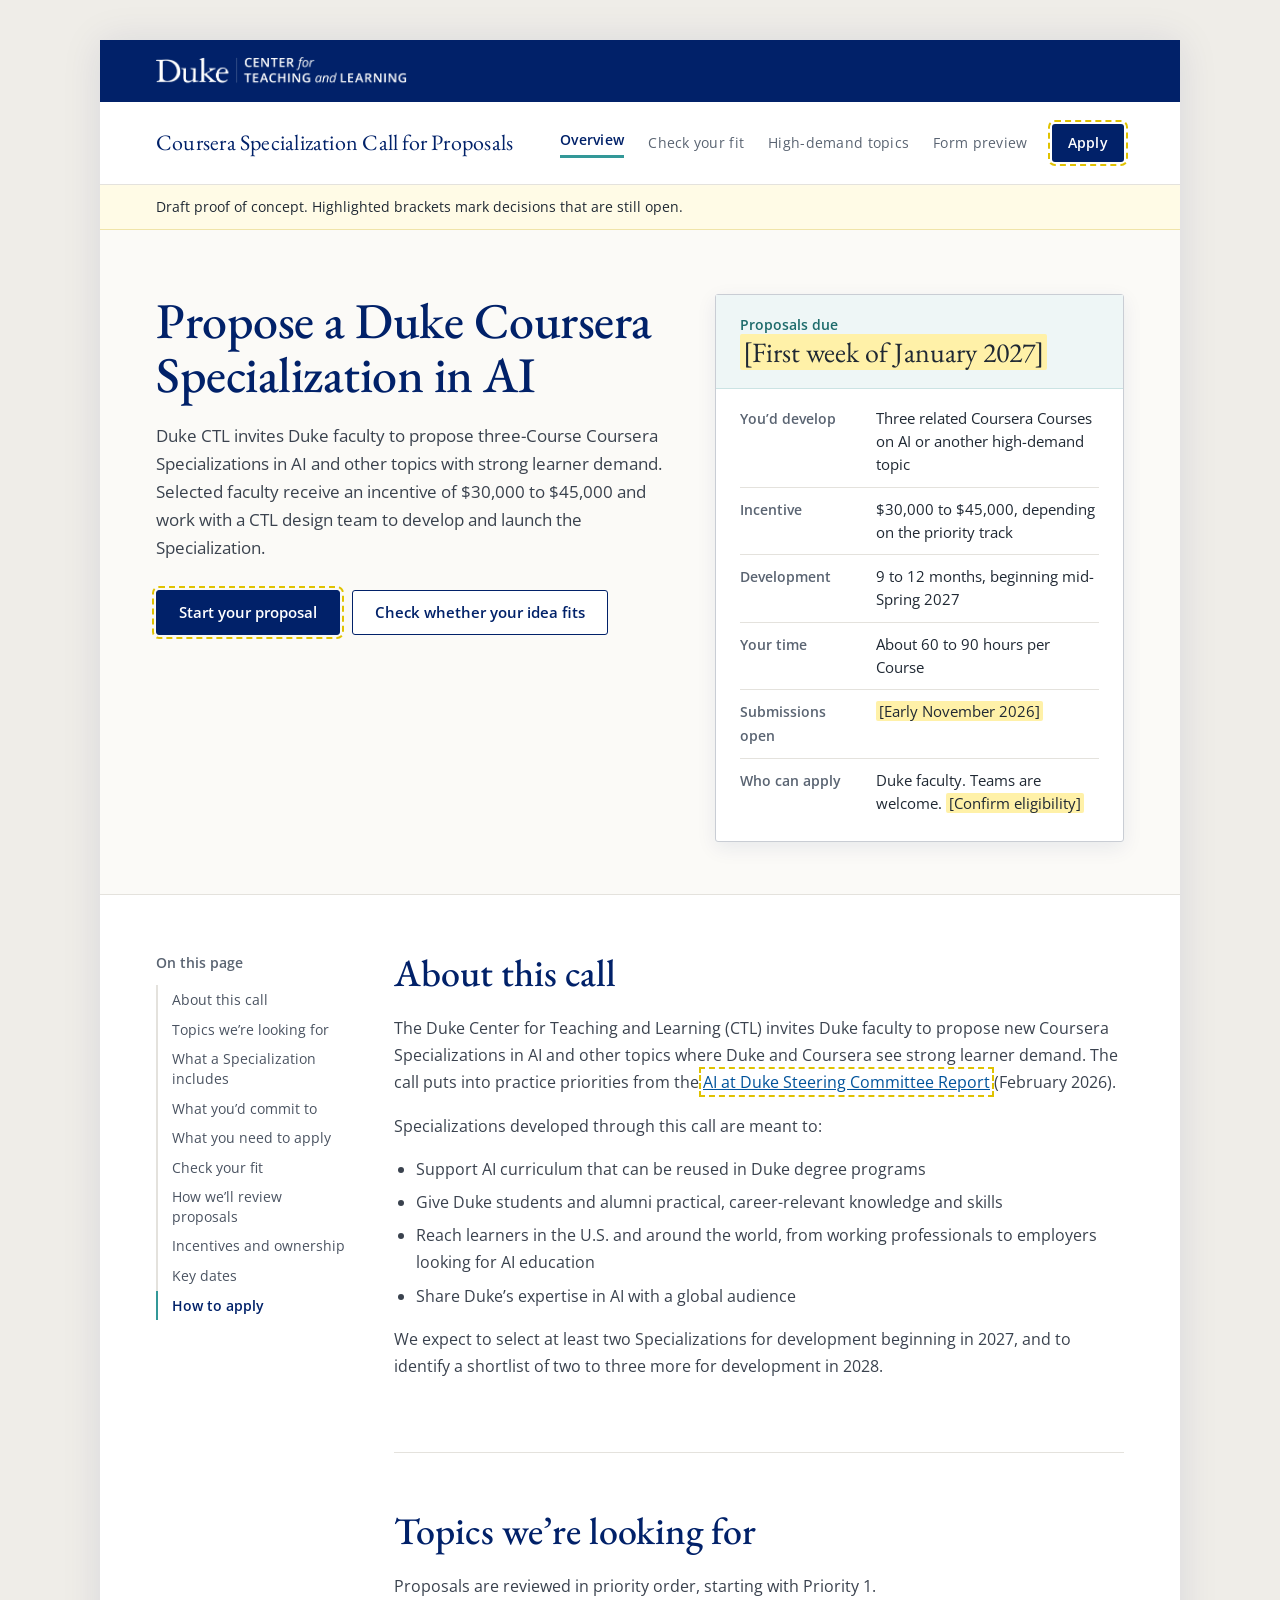
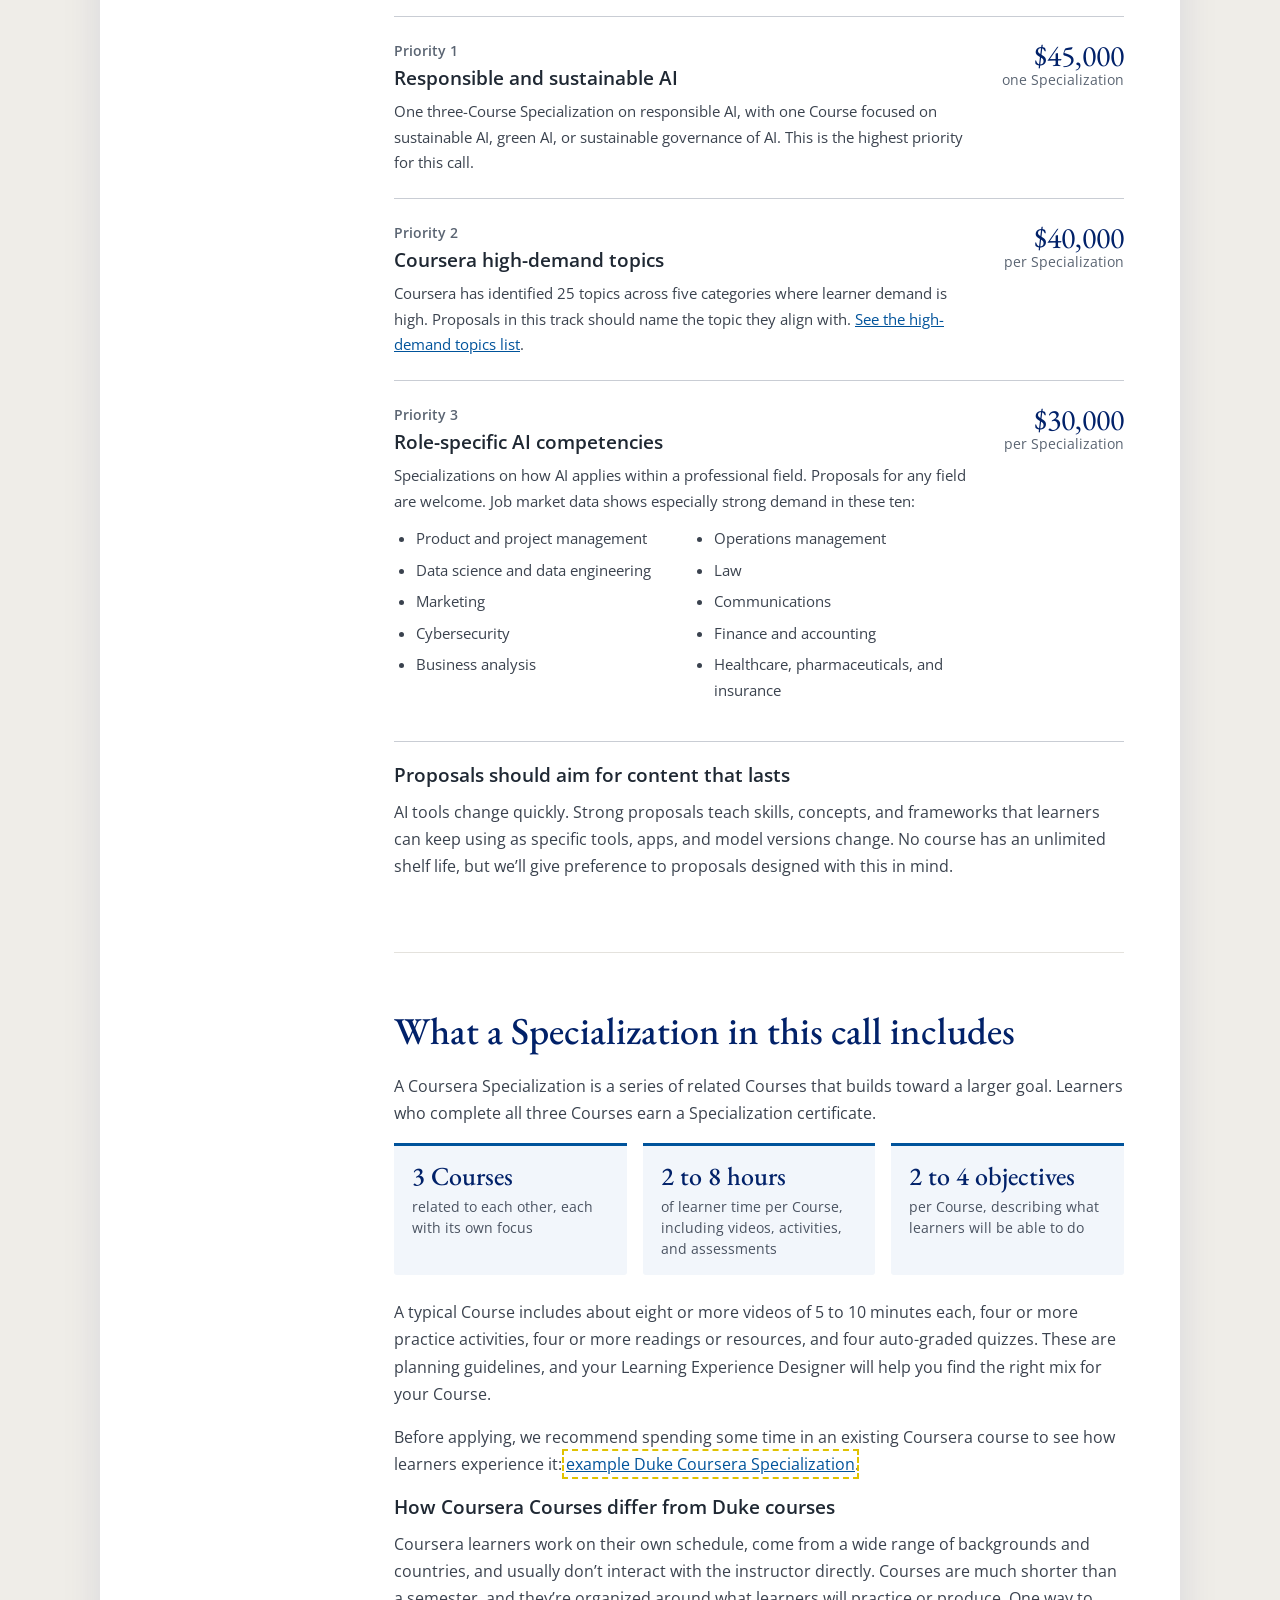
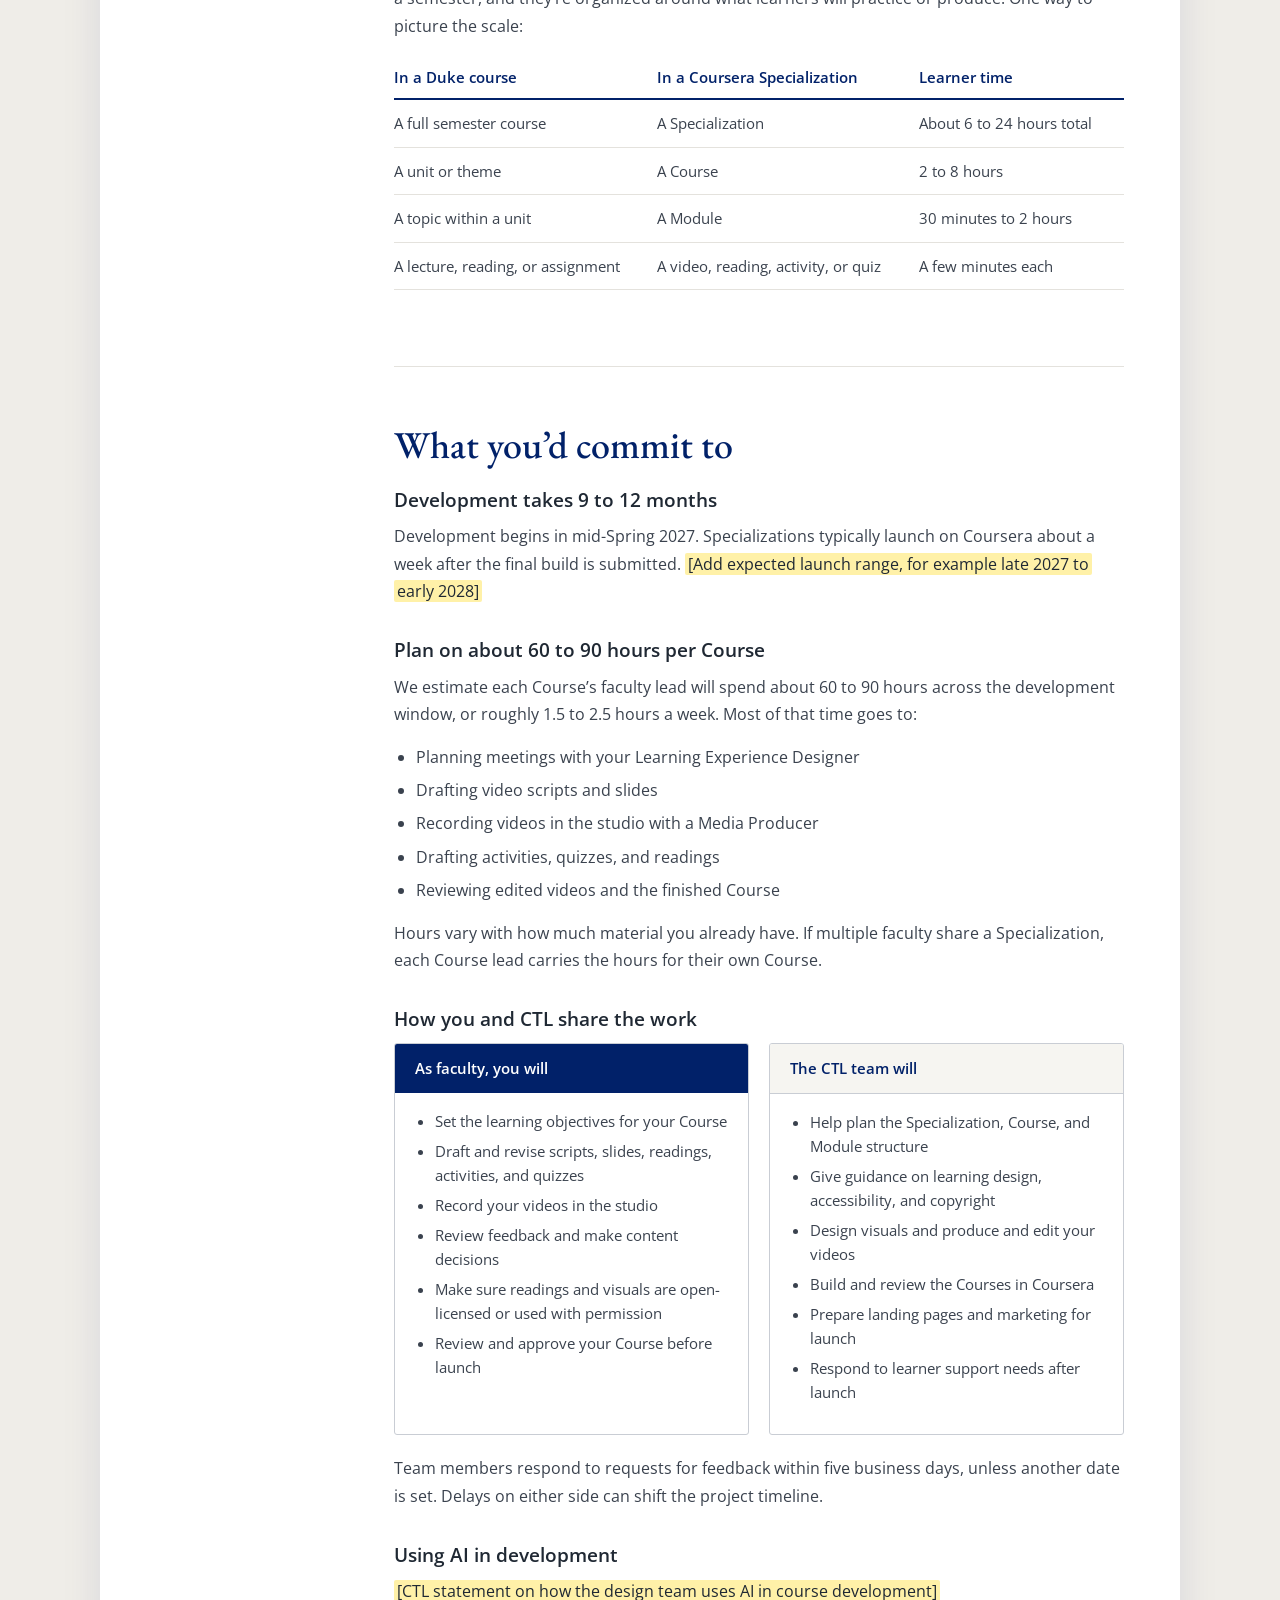
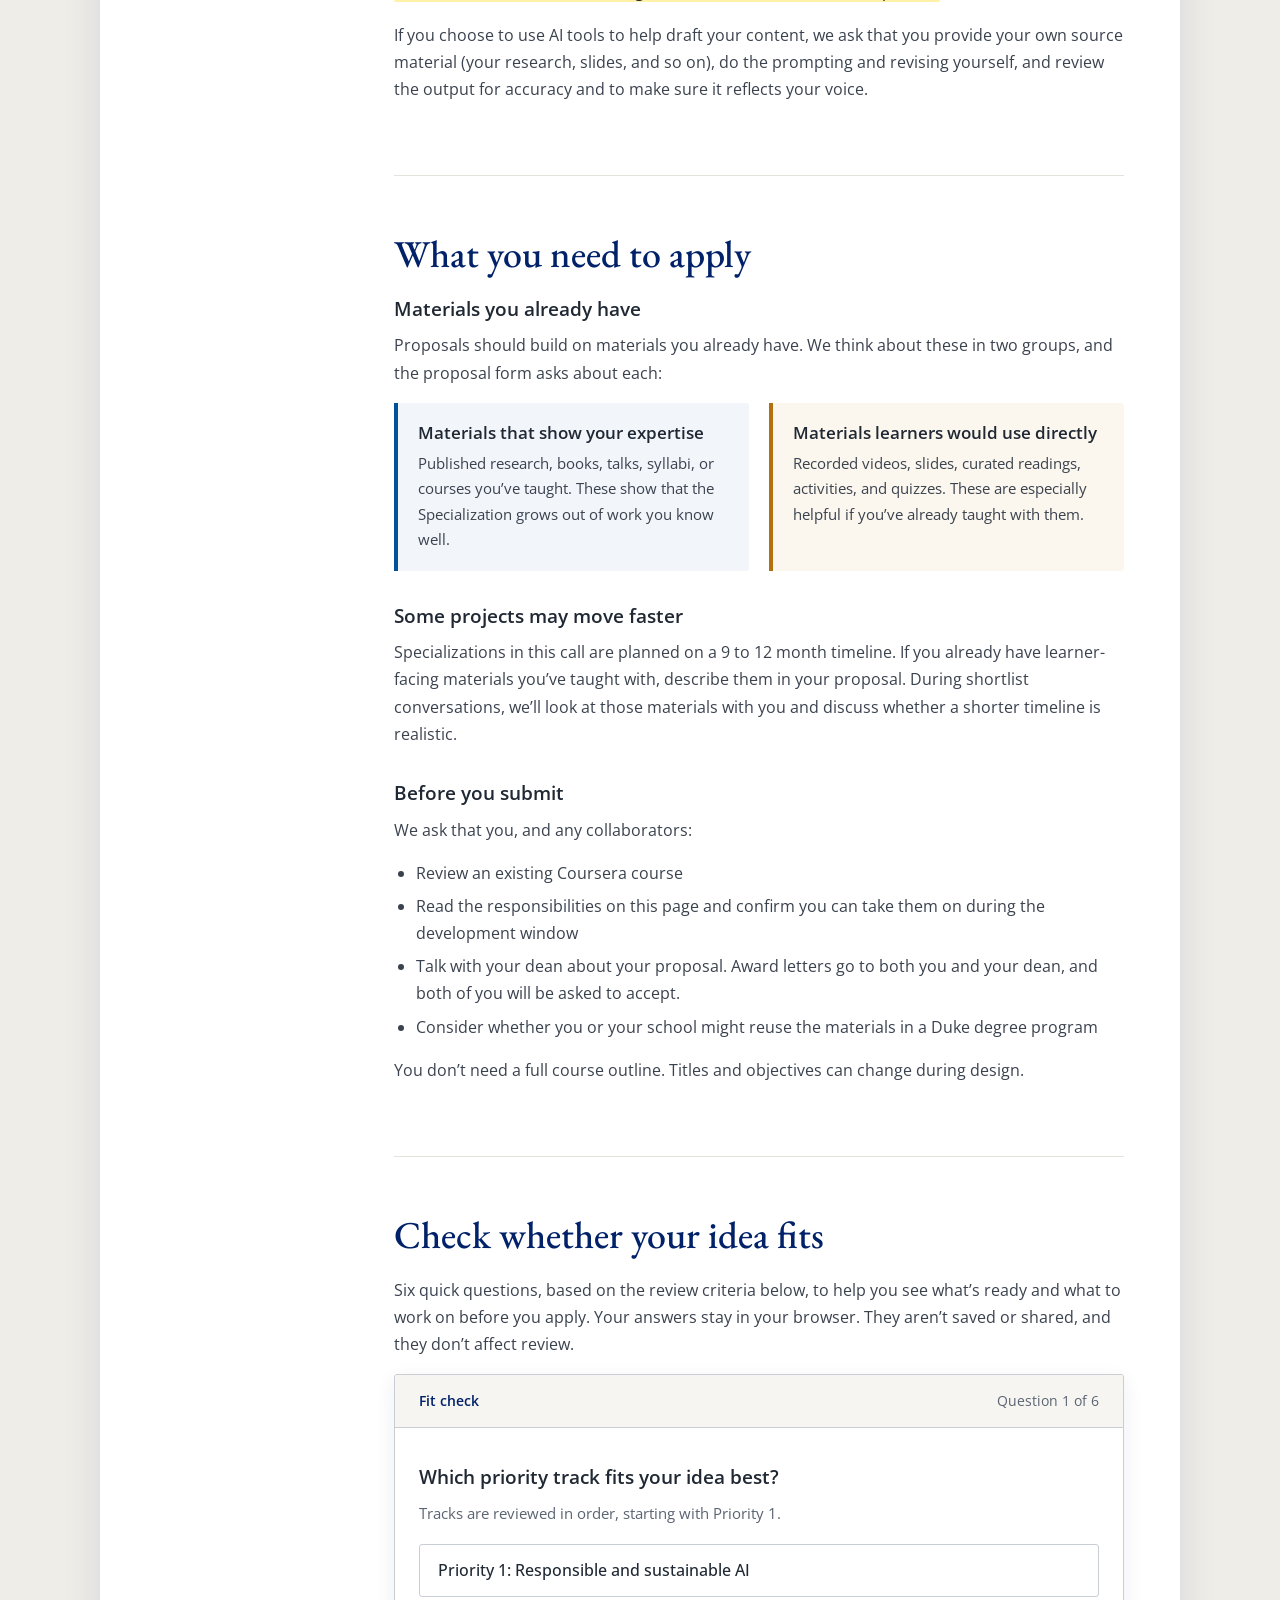
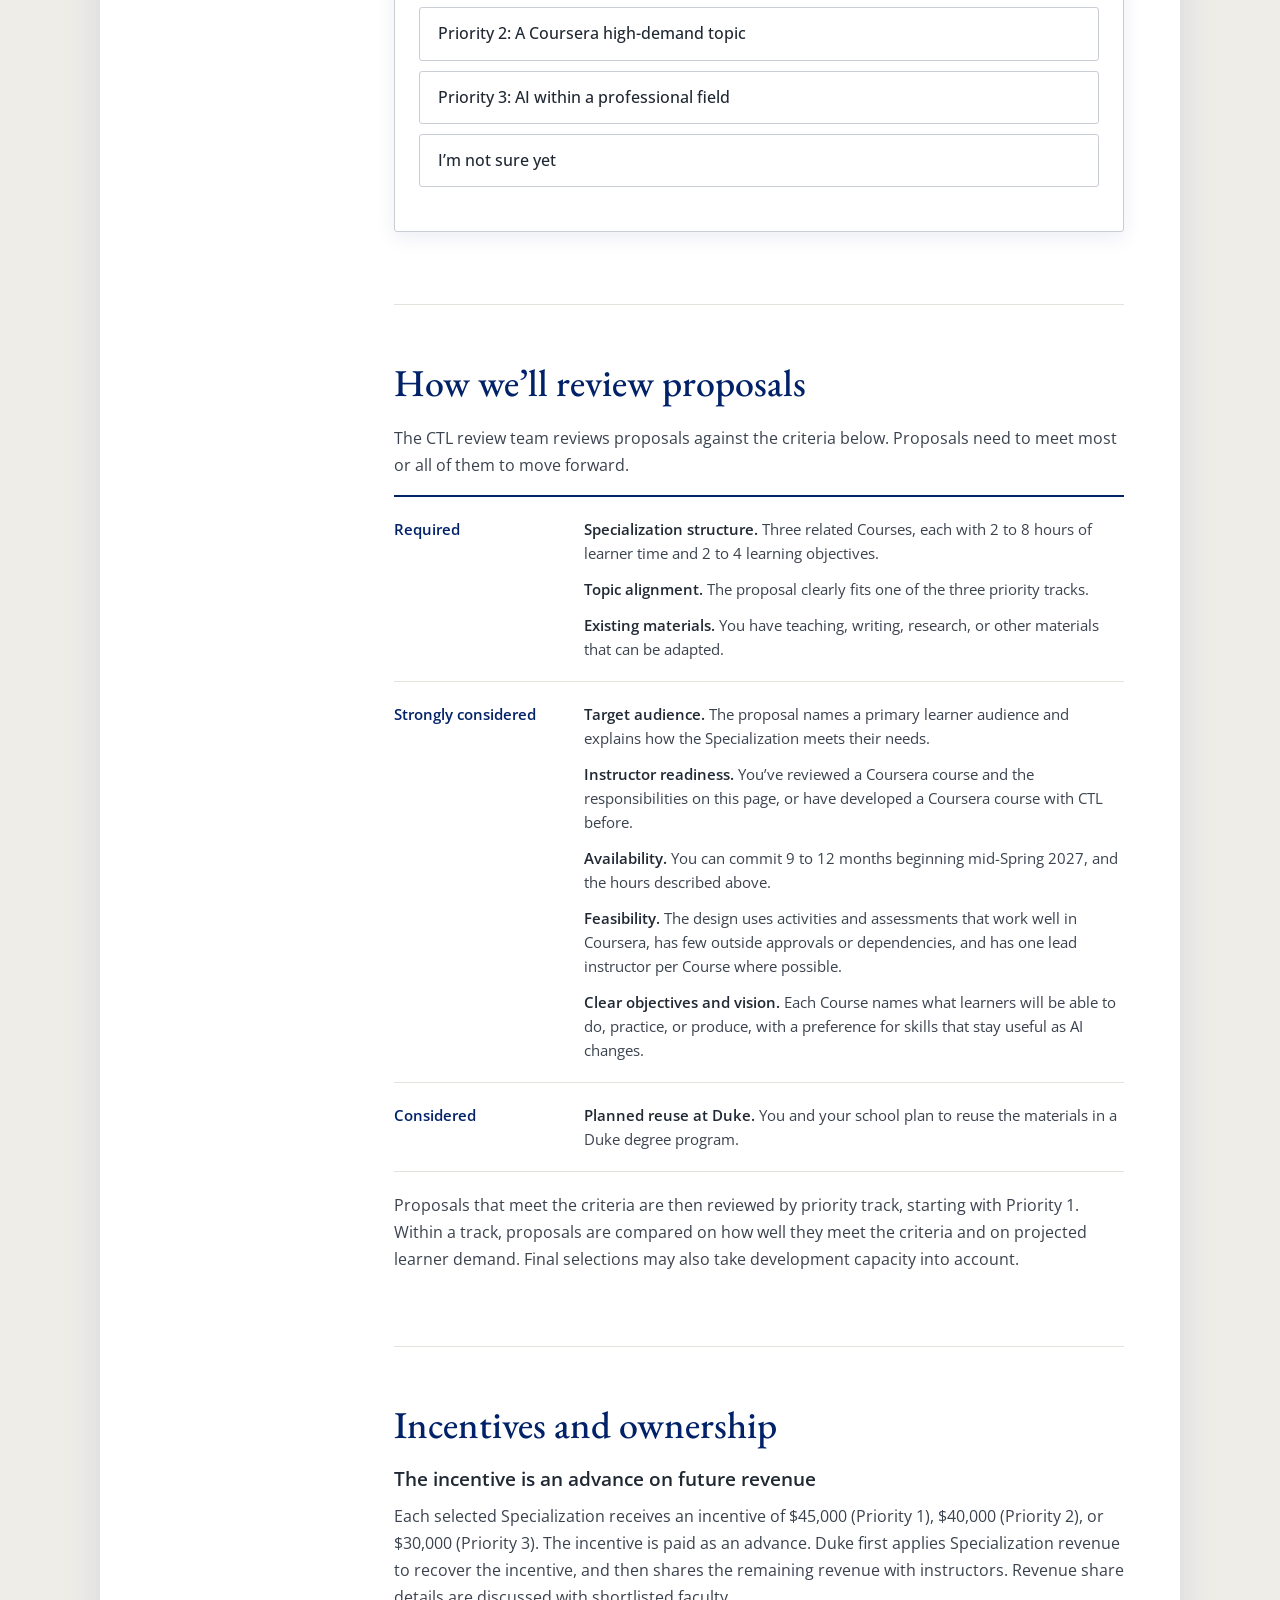
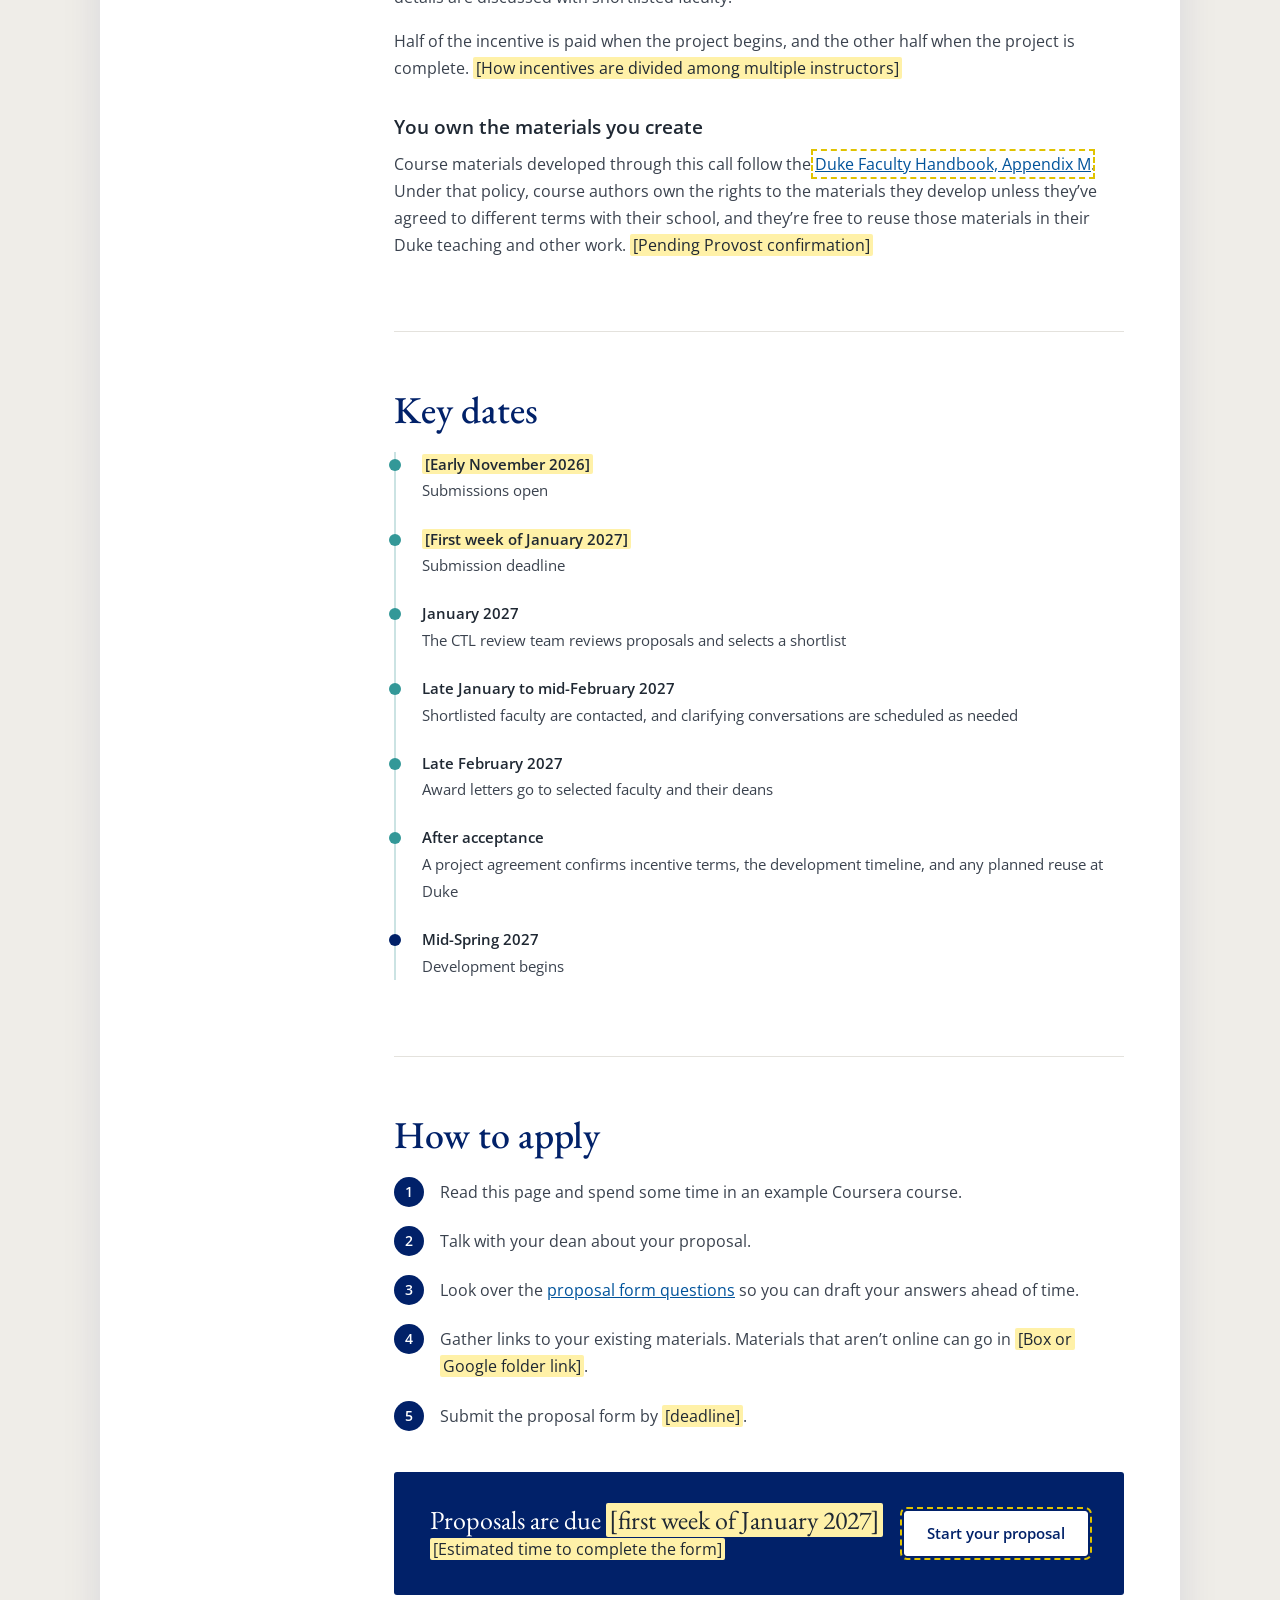
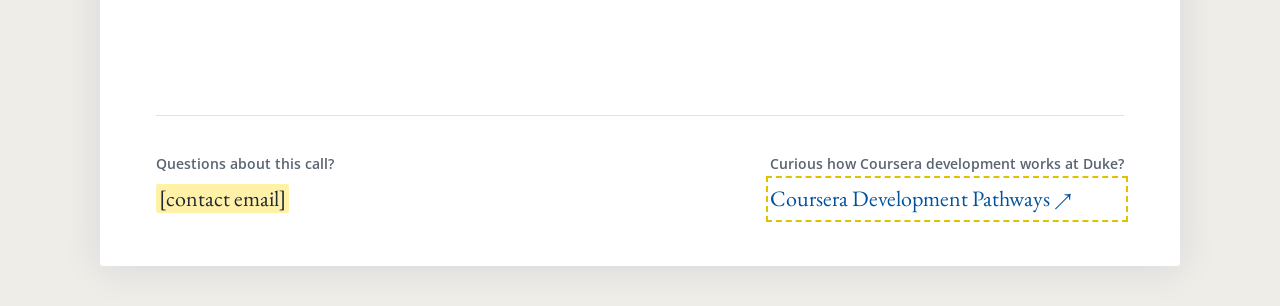
==== index.html @ 7b364ab4 "Add CFP proof-of-concept site Static GitHub Pages site for the Duke Coursera Specialization Call for" ====
<!DOCTYPE html>
<html lang="en">
<head>
<meta charset="utf-8">
<meta name="viewport" content="width=device-width, initial-scale=1">
<title>Duke Coursera Specialization Call for Proposals</title>
<meta name="description" content="Duke CTL call for proposals for three-Course Coursera Specializations in AI.">
<link rel="preconnect" href="https://fonts.googleapis.com">
<link rel="preconnect" href="https://fonts.gstatic.com" crossorigin>
<link href="https://fonts.googleapis.com/css2?family=EB+Garamond:ital,wght@0,400;0,500;0,600;1,400&family=Open+Sans:wght@400;500;600;700&display=swap" rel="stylesheet">
<link rel="stylesheet" href="site.css">
</head>
<body>
<a class="skip" href="#main">Skip to main content</a>
<div class="page">
<div class="shell">
<div class="brand"><img src="assets/ctl-logo-white.png" alt="Duke Learning Innovation and Lifetime Education, Center for Teaching and Learning"></div>
<header class="header">
<a class="site-title" href="index.html">Coursera Specialization Call for Proposals</a>
<nav class="nav" aria-label="Site"><a href="index.html" aria-current="page">Overview</a><a href="index.html#fit-check">Check your fit</a><a href="high-demand-topics.html">High-demand topics</a><a href="form-preview.html">Form preview</a><a class="nav-apply" href="#" data-tbd="form link">Apply</a></nav>
</header>
<div class="draft-note" role="note">Draft proof of concept. Highlighted brackets mark decisions that are still open.</div>
<main id="main">

<section class="hero" aria-labelledby="page-title">
<div class="hero-grid">
<div>
<h1 id="page-title">Propose a Duke Coursera Specialization in AI</h1>
<p class="lede">Duke CTL invites Duke faculty to propose three-Course Coursera Specializations in AI and other topics with strong learner demand. Selected faculty receive an incentive of $30,000 to $45,000 and work with a CTL design team to develop and launch the Specialization.</p>
<div class="hero-actions">
<a class="btn btn-primary" href="#" data-tbd="form link">Start your proposal</a>
<a class="btn btn-secondary" href="#fit-check">Check whether your idea fits</a>
</div>
</div>
<aside class="glance" aria-label="This call at a glance">
<div class="glance-deadline"><div class="label">Proposals due</div><div class="date"><span class="tbd">[First week of January 2027]</span></div></div>
<dl>
<div><dt>You’d develop</dt><dd>Three related Coursera Courses on AI or another high-demand topic</dd></div>
<div><dt>Incentive</dt><dd>$30,000 to $45,000, depending on the priority track</dd></div>
<div><dt>Development</dt><dd>9 to 12 months, beginning mid-Spring 2027</dd></div>
<div><dt>Your time</dt><dd>About 60 to 90 hours per Course</dd></div>
<div><dt>Submissions open</dt><dd><span class="tbd">[Early November 2026]</span></dd></div>
<div><dt>Who can apply</dt><dd>Duke faculty. Teams are welcome. <span class="tbd">[Confirm eligibility]</span></dd></div>
</dl>
</aside>
</div>
</section>

<div class="layout">
<nav class="toc" aria-label="On this page">
<p>On this page</p>
<ul>
<li><a href="#about">About this call</a></li>
<li><a href="#topics">Topics we’re looking for</a></li>
<li><a href="#specialization">What a Specialization includes</a></li>
<li><a href="#commitment">What you’d commit to</a></li>
<li><a href="#apply-needs">What you need to apply</a></li>
<li><a href="#fit-check">Check your fit</a></li>
<li><a href="#review">How we’ll review proposals</a></li>
<li><a href="#incentives">Incentives and ownership</a></li>
<li><a href="#dates">Key dates</a></li>
<li><a href="#how-to-apply">How to apply</a></li>
</ul>
</nav>

<div class="content">

<section class="section" id="about" aria-labelledby="about-h">
<h2 id="about-h">About this call</h2>
<p>The Duke Center for Teaching and Learning (CTL) invites Duke faculty to propose new Coursera Specializations in AI and other topics where Duke and Coursera see strong learner demand. The call puts into practice priorities from the <a href="#" data-tbd="report link">AI at Duke Steering Committee Report</a> (February 2026).</p>
<p>Specializations developed through this call are meant to:</p>
<ul>
<li>Support AI curriculum that can be reused in Duke degree programs</li>
<li>Give Duke students and alumni practical, career-relevant knowledge and skills</li>
<li>Reach learners in the U.S. and around the world, from working professionals to employers looking for AI education</li>
<li>Share Duke’s expertise in AI with a global audience</li>
</ul>
<p>We expect to select at least two Specializations for development beginning in 2027, and to identify a shortlist of two to three more for development in 2028.</p>
</section>

<section class="section" id="topics" aria-labelledby="topics-h">
<h2 id="topics-h">Topics we’re looking for</h2>
<p>Proposals are reviewed in priority order, starting with Priority 1.</p>
<div class="tracks">
<div class="track">
<div><div class="track-name">Priority 1</div><h3>Responsible and sustainable AI</h3>
<p>One three-Course Specialization on responsible AI, with one Course focused on sustainable AI, green AI, or sustainable governance of AI. This is the highest priority for this call.</p></div>
<div class="amount">$45,000<span>one Specialization</span></div>
</div>
<div class="track">
<div><div class="track-name">Priority 2</div><h3>Coursera high-demand topics</h3>
<p>Coursera has identified 25 topics across five categories where learner demand is high. Proposals in this track should name the topic they align with. <a href="high-demand-topics.html">See the high-demand topics list</a>.</p></div>
<div class="amount">$40,000<span>per Specialization</span></div>
</div>
<div class="track">
<div><div class="track-name">Priority 3</div><h3>Role-specific AI competencies</h3>
<p>Specializations on how AI applies within a professional field. Proposals for any field are welcome. Job market data shows especially strong demand in these ten:</p>
<ul class="fields">
<li>Product and project management</li><li>Data science and data engineering</li><li>Marketing</li><li>Cybersecurity</li><li>Business analysis</li>
<li>Operations management</li><li>Law</li><li>Communications</li><li>Finance and accounting</li><li>Healthcare, pharmaceuticals, and insurance</li>
</ul></div>
<div class="amount">$30,000<span>per Specialization</span></div>
</div>
</div>
<h3>Proposals should aim for content that lasts</h3>
<p>AI tools change quickly. Strong proposals teach skills, concepts, and frameworks that learners can keep using as specific tools, apps, and model versions change. No course has an unlimited shelf life, but we’ll give preference to proposals designed with this in mind.</p>
</section>

<section class="section" id="specialization" aria-labelledby="spec-h">
<h2 id="spec-h">What a Specialization in this call includes</h2>
<p>A Coursera Specialization is a series of related Courses that builds toward a larger goal. Learners who complete all three Courses earn a Specialization certificate.</p>
<div class="facts">
<div class="fact"><strong>3 Courses</strong><span>related to each other, each with its own focus</span></div>
<div class="fact"><strong>2 to 8 hours</strong><span>of learner time per Course, including videos, activities, and assessments</span></div>
<div class="fact"><strong>2 to 4 objectives</strong><span>per Course, describing what learners will be able to do</span></div>
</div>
<p>A typical Course includes about eight or more videos of 5 to 10 minutes each, four or more practice activities, four or more readings or resources, and four auto-graded quizzes. These are planning guidelines, and your Learning Experience Designer will help you find the right mix for your Course.</p>
<p>Before applying, we recommend spending some time in an existing Coursera course to see how learners experience it: <a href="#" data-tbd="example Duke Coursera Specialization link">example Duke Coursera Specialization</a>.</p>
<h3>How Coursera Courses differ from Duke courses</h3>
<p>Coursera learners work on their own schedule, come from a wide range of backgrounds and countries, and usually don’t interact with the instructor directly. Courses are much shorter than a semester, and they’re organized around what learners will practice or produce. One way to picture the scale:</p>
<div class="table-wrap"><table>
<thead><tr><th scope="col">In a Duke course</th><th scope="col">In a Coursera Specialization</th><th scope="col">Learner time</th></tr></thead>
<tbody>
<tr><td>A full semester course</td><td>A Specialization</td><td>About 6 to 24 hours total</td></tr>
<tr><td>A unit or theme</td><td>A Course</td><td>2 to 8 hours</td></tr>
<tr><td>A topic within a unit</td><td>A Module</td><td>30 minutes to 2 hours</td></tr>
<tr><td>A lecture, reading, or assignment</td><td>A video, reading, activity, or quiz</td><td>A few minutes each</td></tr>
</tbody></table></div>
</section>

<section class="section" id="commitment" aria-labelledby="commit-h">
<h2 id="commit-h">What you’d commit to</h2>
<h3>Development takes 9 to 12 months</h3>
<p>Development begins in mid-Spring 2027. Specializations typically launch on Coursera about a week after the final build is submitted. <span class="tbd">[Add expected launch range, for example late 2027 to early 2028]</span></p>
<h3>Plan on about 60 to 90 hours per Course</h3>
<p>We estimate each Course’s faculty lead will spend about 60 to 90 hours across the development window, or roughly 1.5 to 2.5 hours a week. Most of that time goes to:</p>
<ul>
<li>Planning meetings with your Learning Experience Designer</li>
<li>Drafting video scripts and slides</li>
<li>Recording videos in the studio with a Media Producer</li>
<li>Drafting activities, quizzes, and readings</li>
<li>Reviewing edited videos and the finished Course</li>
</ul>
<p>Hours vary with how much material you already have. If multiple faculty share a Specialization, each Course lead carries the hours for their own Course.</p>
<h3>How you and CTL share the work</h3>
<div class="roles">
<div class="role role-faculty"><div class="role-head">As faculty, you will</div><ul>
<li>Set the learning objectives for your Course</li>
<li>Draft and revise scripts, slides, readings, activities, and quizzes</li>
<li>Record your videos in the studio</li>
<li>Review feedback and make content decisions</li>
<li>Make sure readings and visuals are open-licensed or used with permission</li>
<li>Review and approve your Course before launch</li></ul></div>
<div class="role role-ctl"><div class="role-head">The CTL team will</div><ul>
<li>Help plan the Specialization, Course, and Module structure</li>
<li>Give guidance on learning design, accessibility, and copyright</li>
<li>Design visuals and produce and edit your videos</li>
<li>Build and review the Courses in Coursera</li>
<li>Prepare landing pages and marketing for launch</li>
<li>Respond to learner support needs after launch</li></ul></div>
</div>
<p>Team members respond to requests for feedback within five business days, unless another date is set. Delays on either side can shift the project timeline.</p>
<h3>Using AI in development</h3>
<p><span class="tbd">[CTL statement on how the design team uses AI in course development]</span></p>
<p>If you choose to use AI tools to help draft your content, we ask that you provide your own source material (your research, slides, and so on), do the prompting and revising yourself, and review the output for accuracy and to make sure it reflects your voice.</p>
</section>

<section class="section" id="apply-needs" aria-labelledby="needs-h">
<h2 id="needs-h">What you need to apply</h2>
<h3>Materials you already have</h3>
<p>Proposals should build on materials you already have. We think about these in two groups, and the proposal form asks about each:</p>
<div class="materials">
<div class="material expertise"><h3>Materials that show your expertise</h3><p>Published research, books, talks, syllabi, or courses you’ve taught. These show that the Specialization grows out of work you know well.</p></div>
<div class="material"><h3>Materials learners would use directly</h3><p>Recorded videos, slides, curated readings, activities, and quizzes. These are especially helpful if you’ve already taught with them.</p></div>
</div>
<h3>Some projects may move faster</h3>
<p>Specializations in this call are planned on a 9 to 12 month timeline. If you already have learner-facing materials you’ve taught with, describe them in your proposal. During shortlist conversations, we’ll look at those materials with you and discuss whether a shorter timeline is realistic.</p>
<h3>Before you submit</h3>
<p>We ask that you, and any collaborators:</p>
<ul>
<li>Review an existing Coursera course</li>
<li>Read the responsibilities on this page and confirm you can take them on during the development window</li>
<li>Talk with your dean about your proposal. Award letters go to both you and your dean, and both of you will be asked to accept.</li>
<li>Consider whether you or your school might reuse the materials in a Duke degree program</li>
</ul>
<p>You don’t need a full course outline. Titles and objectives can change during design.</p>
</section>

<section class="section" id="fit-check" aria-labelledby="fit-h">
<h2 id="fit-h">Check whether your idea fits</h2>
<p>Six quick questions, based on the review criteria below, to help you see what’s ready and what to work on before you apply. Your answers stay in your browser. They aren’t saved or shared, and they don’t affect review.</p>
<div class="fit" id="fit-app">
<div class="fit-head"><strong>Fit check</strong><span class="fit-progress" id="fit-progress" aria-live="polite"></span></div>
<div class="fit-body" id="fit-body">
<noscript><p>The fit check needs JavaScript. The review criteria below cover the same questions.</p></noscript>
</div>
</div>
</section>

<section class="section" id="review" aria-labelledby="review-h">
<h2 id="review-h">How we’ll review proposals</h2>
<p>The CTL review team reviews proposals against the criteria below. Proposals need to meet most or all of them to move forward.</p>
<div class="criteria-group">
<div class="weight">Required</div>
<ul>
<li><strong>Specialization structure.</strong> Three related Courses, each with 2 to 8 hours of learner time and 2 to 4 learning objectives.</li>
<li><strong>Topic alignment.</strong> The proposal clearly fits one of the three priority tracks.</li>
<li><strong>Existing materials.</strong> You have teaching, writing, research, or other materials that can be adapted.</li>
</ul></div>
<div class="criteria-group">
<div class="weight">Strongly considered</div>
<ul>
<li><strong>Target audience.</strong> The proposal names a primary learner audience and explains how the Specialization meets their needs.</li>
<li><strong>Instructor readiness.</strong> You’ve reviewed a Coursera course and the responsibilities on this page, or have developed a Coursera course with CTL before.</li>
<li><strong>Availability.</strong> You can commit 9 to 12 months beginning mid-Spring 2027, and the hours described above.</li>
<li><strong>Feasibility.</strong> The design uses activities and assessments that work well in Coursera, has few outside approvals or dependencies, and has one lead instructor per Course where possible.</li>
<li><strong>Clear objectives and vision.</strong> Each Course names what learners will be able to do, practice, or produce, with a preference for skills that stay useful as AI changes.</li>
</ul></div>
<div class="criteria-group">
<div class="weight">Considered</div>
<ul>
<li><strong>Planned reuse at Duke.</strong> You and your school plan to reuse the materials in a Duke degree program.</li>
</ul></div>
<p style="margin-top:20px">Proposals that meet the criteria are then reviewed by priority track, starting with Priority 1. Within a track, proposals are compared on how well they meet the criteria and on projected learner demand. Final selections may also take development capacity into account.</p>
</section>

<section class="section" id="incentives" aria-labelledby="inc-h">
<h2 id="inc-h">Incentives and ownership</h2>
<h3>The incentive is an advance on future revenue</h3>
<p>Each selected Specialization receives an incentive of $45,000 (Priority 1), $40,000 (Priority 2), or $30,000 (Priority 3). The incentive is paid as an advance. Duke first applies Specialization revenue to recover the incentive, and then shares the remaining revenue with instructors. Revenue share details are discussed with shortlisted faculty.</p>
<p>Half of the incentive is paid when the project begins, and the other half when the project is complete. <span class="tbd">[How incentives are divided among multiple instructors]</span></p>
<h3>You own the materials you create</h3>
<p>Course materials developed through this call follow the <a href="#" data-tbd="Appendix M link">Duke Faculty Handbook, Appendix M</a>. Under that policy, course authors own the rights to the materials they develop unless they’ve agreed to different terms with their school, and they’re free to reuse those materials in their Duke teaching and other work. <span class="tbd">[Pending Provost confirmation]</span></p>
</section>

<section class="section" id="dates" aria-labelledby="dates-h">
<h2 id="dates-h">Key dates</h2>
<ol class="timeline">
<li><span class="when"><span class="tbd">[Early November 2026]</span></span><span class="what">Submissions open</span></li>
<li><span class="when"><span class="tbd">[First week of January 2027]</span></span><span class="what">Submission deadline</span></li>
<li><span class="when">January 2027</span><span class="what">The CTL review team reviews proposals and selects a shortlist</span></li>
<li><span class="when">Late January to mid-February 2027</span><span class="what">Shortlisted faculty are contacted, and clarifying conversations are scheduled as needed</span></li>
<li><span class="when">Late February 2027</span><span class="what">Award letters go to selected faculty and their deans</span></li>
<li><span class="when">After acceptance</span><span class="what">A project agreement confirms incentive terms, the development timeline, and any planned reuse at Duke</span></li>
<li><span class="when">Mid-Spring 2027</span><span class="what">Development begins</span></li>
</ol>
</section>

<section class="section" id="how-to-apply" aria-labelledby="apply-h">
<h2 id="apply-h">How to apply</h2>
<ol class="steps">
<li>Read this page and spend some time in an example Coursera course.</li>
<li>Talk with your dean about your proposal.</li>
<li>Look over the <a href="form-preview.html">proposal form questions</a> so you can draft your answers ahead of time.</li>
<li>Gather links to your existing materials. Materials that aren’t online can go in <span class="tbd">[Box or Google folder link]</span>.</li>
<li>Submit the proposal form by <span class="tbd">[deadline]</span>.</li>
</ol>
<div class="apply-cta">
<div><p class="big">Proposals are due <span class="tbd">[first week of January 2027]</span></p><p><span class="tbd">[Estimated time to complete the form]</span></p></div>
<a class="btn" href="#" data-tbd="form link">Start your proposal</a>
</div>
</section>

</div>
</div>

</main>
<footer class="footer">
<div><span class="flabel">Questions about this call?</span><span class="fvalue"><span class="tbd">[contact email]</span></span></div>
<div><span class="flabel">Curious how Coursera development works at Duke?</span><a href="#" data-tbd="Pathways site URL">Coursera Development Pathways ↗</a></div>
</footer>
</div>
</div>
<script src="site.js"></script>
</body>
</html>
---- site.css ----
/* Duke Coursera Specialization CFP: proof of concept
   Visual system shared with Coursera Development Pathways and the Coursera Design Guide. */
:root {
  --navy: #012169; --navy-hover: #00184F;
  --ink: #1F2833; --body: #3A424E; --secondary: #4A5361; --muted: #5A6472;
  --rule: #E4E2DD; --border: #C9CDD4; --hero: #FBFAF7; --panel: #F6F5F1; --page: #EFEDE8;
  --blue: #00539B; --blue-text: #00447F; --blue-tint: #F2F6FB; --blue-border: #D6E3F0;
  --green: #17724A; --green-text: #125E3D; --green-tint: #F0F6F2; --green-border: #CFE2D8;
  --gold: #B4700C; --gold-text: #8A5A0B; --gold-tint: #FCF7EE; --gold-border: #F0E4CB;
  --orange: #C84E00; --orange-text: #A84200; --orange-tint: #FCF5F0; --orange-border: #EFD3C6;
  --teal: #339898; --teal-text: #1D6B6B; --teal-tint: #EEF6F6; --teal-border: #CBE3E3;
  --display: 'EB Garamond', Garamond, 'Times New Roman', serif;
  --sans: 'Open Sans', system-ui, -apple-system, 'Segoe UI', sans-serif;
  --shadow-card: 0 6px 20px rgba(1,33,105,.08);
}
html { -webkit-font-smoothing: antialiased; -moz-osx-font-smoothing: grayscale; scroll-padding-top: 24px; }
body { margin: 0; background: var(--page); font-family: var(--sans); color: var(--body); font-size: 16px; line-height: 1.7; }
a { color: var(--blue); }
a:hover { color: var(--green-text); }
:focus-visible { outline: 2px solid var(--navy); outline-offset: 2px; }
p { margin: 0 0 16px; }
ul, ol { margin: 0 0 16px; padding-left: 22px; }
li { margin-bottom: 6px; }
h1, h2, h3 { font-family: var(--display); font-weight: 500; color: var(--navy); margin: 0; }
strong { color: var(--ink); font-weight: 600; }

.skip { position: absolute; left: -9999px; }
.skip:focus { left: 16px; top: 16px; background: #fff; padding: 8px 12px; z-index: 10; }

/* Placeholders for open decisions. Search for class="tbd" to find them. */
.tbd { background: #FFF1A8; color: var(--ink); padding: 0 3px; border-radius: 2px; box-decoration-break: clone; -webkit-box-decoration-break: clone; }

/* Shell */
.page { padding: 40px 24px; }
.shell { max-width: 1080px; margin: 0 auto; background: #fff; box-shadow: 0 2px 40px rgba(1,33,105,.10); border-radius: 3px; }
.brand { background: var(--navy); padding: 16px 56px; display: flex; align-items: center; }
.brand img { height: 30px; width: auto; display: block; }
.header { display: flex; justify-content: space-between; align-items: center; gap: 32px; padding: 22px 56px; border-bottom: 1px solid var(--rule); }
.site-title { white-space: nowrap; font-family: var(--display); font-size: 22px; color: var(--navy); text-decoration: none; letter-spacing: .01em; }
.site-title:hover { color: var(--navy); }
.nav { display: flex; flex-wrap: wrap; row-gap: 10px; justify-content: flex-end; align-items: center; gap: 10px 24px; font-size: 14px; letter-spacing: .02em; }
.nav a { color: var(--muted); text-decoration: none; white-space: nowrap; }
.nav a:hover { color: var(--navy); }
.nav a[aria-current="page"] { color: var(--navy); font-weight: 600; border-bottom: 3px solid var(--teal); padding-bottom: 3px; }
.nav .nav-apply { background: var(--navy); color: #fff; font-weight: 600; padding: 7px 16px; border-radius: 3px; }
.nav .nav-apply:hover { background: var(--navy-hover); color: #fff; }

.draft-note { background: #FFFBE6; border-bottom: 1px solid #F0E4A8; padding: 10px 56px; font-size: 14px; color: var(--ink); }

/* Hero */
.hero { background: var(--hero); padding: 64px 56px 52px; border-bottom: 1px solid var(--rule); }
.hero-grid { display: grid; grid-template-columns: minmax(0, 1.25fr) minmax(0, 1fr); gap: 48px; align-items: start; }
.hero h1 { font-size: 50px; line-height: 1.08; letter-spacing: -.01em; text-wrap: balance; margin-bottom: 20px; }
.hero .lede { font-size: 17px; line-height: 1.65; max-width: 560px; }
.hero-actions { display: flex; flex-wrap: wrap; gap: 12px; margin-top: 28px; }
.btn { display: inline-block; font-family: var(--sans); font-size: 15px; font-weight: 600; text-decoration: none; padding: 12px 22px; border-radius: 3px; border: 1px solid var(--navy); cursor: pointer; line-height: 1.3; }
.btn-primary { background: var(--navy); color: #fff; }
.btn-primary:hover { background: var(--navy-hover); color: #fff; }
.btn-secondary { background: #fff; color: var(--navy); }
.btn-secondary:hover { background: var(--hero); color: var(--navy); }

.glance { background: #fff; border: 1px solid var(--border); border-radius: 3px; box-shadow: var(--shadow-card); }
.glance-deadline { background: var(--teal-tint); border-bottom: 1px solid var(--teal-border); padding: 18px 24px; }
.glance-deadline .label { font-size: 14px; font-weight: 600; color: var(--teal-text); }
.glance-deadline .date { font-family: var(--display); font-size: 28px; line-height: 1.2; color: var(--navy); }
.glance dl { margin: 0; padding: 8px 24px 16px; }
.glance dl div { display: grid; grid-template-columns: 124px 1fr; gap: 12px; padding: 10px 0; border-bottom: 1px solid var(--rule); }
.glance dl div:last-child { border-bottom: 0; }
.glance dt { font-size: 14px; font-weight: 600; color: var(--muted); }
.glance dd { margin: 0; font-size: 15px; line-height: 1.55; color: var(--ink); }

/* Body layout */
.layout { display: grid; grid-template-columns: 190px minmax(0, 1fr); gap: 48px; padding: 56px 56px 0; }
.toc { position: sticky; top: 24px; align-self: start; font-size: 14px; }
.toc p { font-weight: 600; color: var(--muted); margin-bottom: 10px; }
.toc ul { list-style: none; padding: 0; margin: 0; border-left: 2px solid var(--rule); }
.toc li { margin: 0; }
.toc a { display: block; padding: 5px 0 5px 14px; margin-left: -2px; border-left: 2px solid transparent; color: var(--secondary); text-decoration: none; line-height: 1.4; }
.toc a:hover { color: var(--navy); }
.toc a.is-current { color: var(--navy); font-weight: 600; border-left-color: var(--teal); }

.content { max-width: 730px; }
.section { padding-bottom: 56px; margin-bottom: 56px; border-bottom: 1px solid var(--rule); }
.section:last-child { border-bottom: 0; margin-bottom: 0; }
.section > h2 { font-size: 38px; line-height: 1.15; margin-bottom: 20px; }
.section h3 { font-family: var(--sans); font-size: 19px; font-weight: 600; color: var(--ink); line-height: 1.4; margin: 32px 0 10px; }
.section h3:first-of-type { margin-top: 8px; }
.note { font-size: 15px; color: var(--muted); }

/* Priority tracks */
.tracks { border-top: 1px solid var(--border); margin: 8px 0 20px; }
.track { display: grid; grid-template-columns: minmax(0, 1fr) auto; gap: 8px 24px; padding: 22px 0; border-bottom: 1px solid var(--border); }
.track-name { font-size: 14px; font-weight: 600; color: var(--muted); }
.track h3 { margin: 2px 0 8px !important; }
.track p { margin: 0; font-size: 15px; }
.track .amount { font-family: var(--display); font-size: 30px; color: var(--navy); line-height: 1.1; text-align: right; white-space: nowrap; }
.track .amount span { display: block; font-family: var(--sans); font-size: 14px; color: var(--muted); }
.fields { columns: 2; column-gap: 32px; margin-top: 12px; font-size: 15px; }
.fields li { break-inside: avoid; }

/* Spec facts */
.facts { display: grid; grid-template-columns: repeat(3, minmax(0, 1fr)); gap: 16px; margin: 8px 0 24px; }
.fact { border-top: 3px solid var(--blue); background: var(--blue-tint); padding: 16px 18px; border-radius: 0 0 3px 3px; }
.fact strong { display: block; font-family: var(--display); font-weight: 500; font-size: 26px; color: var(--navy); line-height: 1.15; margin-bottom: 4px; }
.fact span { font-size: 14px; color: var(--secondary); line-height: 1.5; display: block; }

.table-wrap { overflow-x: auto; margin: 8px 0 20px; }
table { border-collapse: collapse; width: 100%; font-size: 15px; line-height: 1.5; }
th { text-align: left; font-weight: 600; color: var(--navy); border-bottom: 2px solid var(--navy); padding: 10px 14px 10px 0; }
td { border-bottom: 1px solid var(--rule); padding: 12px 14px 12px 0; vertical-align: top; }

/* Roles */
.roles { display: grid; grid-template-columns: repeat(2, minmax(0, 1fr)); gap: 20px; margin: 8px 0 20px; }
.role { border: 1px solid var(--border); border-radius: 3px; overflow: hidden; }
.role-head { padding: 12px 20px; font-weight: 600; font-size: 15px; }
.role-faculty .role-head { background: var(--navy); color: #fff; }
.role-ctl .role-head { background: var(--panel); color: var(--navy); border-bottom: 1px solid var(--border); }
.role ul { padding: 16px 20px 8px 40px; font-size: 15px; line-height: 1.6; }

/* Materials */
.materials { display: grid; grid-template-columns: repeat(2, minmax(0, 1fr)); gap: 20px; margin: 8px 0 24px; }
.material { padding: 18px 20px; border-left: 4px solid var(--gold); background: var(--gold-tint); border-radius: 0 3px 3px 0; }
.material.expertise { border-left-color: var(--blue); background: var(--blue-tint); }
.material h3 { margin: 0 0 6px !important; font-size: 17px; }
.material p { margin: 0; font-size: 15px; }

/* Fit check */
.fit { border: 1px solid var(--border); border-radius: 3px; box-shadow: var(--shadow-card); overflow: hidden; margin: 8px 0 16px; }
.fit-head { background: var(--panel); border-bottom: 1px solid var(--border); padding: 14px 24px; display: flex; justify-content: space-between; gap: 16px; font-size: 14px; }
.fit-head strong { color: var(--navy); }
.fit-progress { color: var(--muted); }
.fit-body { padding: 28px 24px 24px; }
.fit-q { font-family: var(--display); font-size: 26px; line-height: 1.25; color: var(--navy); margin: 0 0 8px; }
.fit-q:focus { outline: none; }
.fit-help { font-size: 15px; color: var(--muted); margin-bottom: 18px; }
.fit-options { display: grid; gap: 10px; }
.fit-option { display: block; width: 100%; text-align: left; background: #fff; border: 1px solid var(--border); border-radius: 3px; padding: 14px 18px; font: 500 16px/1.45 var(--sans); color: var(--ink); cursor: pointer; }
.fit-option:hover { background: var(--hero); border-color: var(--teal); }
.fit-option small { display: block; font-size: 14px; font-weight: 400; color: var(--muted); margin-top: 2px; }
.fit-nav { display: flex; justify-content: space-between; align-items: center; margin-top: 20px; }
.link-btn { background: none; border: 0; padding: 4px 0; font: 600 15px var(--sans); color: var(--blue); cursor: pointer; }
.link-btn:hover { color: var(--green-text); }
.fit-result h3 { font-family: var(--display) !important; font-weight: 500 !important; font-size: 30px !important; color: var(--navy) !important; line-height: 1.2 !important; margin: 0 0 10px !important; }
.fit-result .status { display: inline-block; font-size: 14px; font-weight: 600; padding: 3px 12px; border-radius: 20px; margin-bottom: 12px; }
.status-good { color: var(--green-text); background: var(--green-tint); border: 1px solid var(--green-border); }
.status-maybe { color: var(--gold-text); background: var(--gold-tint); border: 1px solid var(--gold-border); }
.status-notyet { color: var(--orange-text); background: var(--orange-tint); border: 1px solid var(--orange-border); }
.fit-group { margin-top: 22px; }
.fit-group h4 { font-size: 15px; font-weight: 600; color: var(--ink); margin: 0 0 8px; }
.fit-group ul { list-style: none; padding: 0; margin: 0; }
.fit-group li { padding: 10px 0 10px 16px; border-left: 3px solid var(--green); margin-bottom: 8px; font-size: 15px; line-height: 1.6; }
.fit-group.address li { border-left-color: var(--gold); }
.fit-group.major li { border-left-color: var(--orange); }
.fit-actions { display: flex; flex-wrap: wrap; gap: 12px; margin-top: 24px; }

/* Criteria */
.criteria-group { display: grid; grid-template-columns: 170px minmax(0, 1fr); gap: 20px; padding: 20px 0; border-bottom: 1px solid var(--rule); }
.criteria-group:first-of-type { border-top: 2px solid var(--navy); }
.weight { font-weight: 600; font-size: 15px; color: var(--navy); }
.weight span { display: block; font-weight: 400; font-size: 14px; color: var(--muted); }
.criteria-group ul { list-style: none; padding: 0; margin: 0; font-size: 15px; line-height: 1.6; }
.criteria-group li { margin-bottom: 12px; }
.criteria-group li:last-child { margin-bottom: 0; }

/* Timeline (a real sequence) */
.timeline { list-style: none; padding: 0; margin: 8px 0 20px; border-left: 2px solid var(--teal-border); }
.timeline li { position: relative; padding: 0 0 22px 26px; margin: 0; }
.timeline li::before { content: ''; position: absolute; left: -7px; top: 7px; width: 12px; height: 12px; border-radius: 50%; background: var(--teal); }
.timeline li:last-child { padding-bottom: 0; }
.timeline li:last-child::before { background: var(--navy); }
.timeline .when { display: block; font-weight: 600; color: var(--ink); font-size: 15px; }
.timeline .what { font-size: 15px; }

.steps { counter-reset: step; list-style: none; padding: 0; }
.steps li { counter-increment: step; position: relative; padding: 2px 0 14px 46px; }
.steps li::before { content: counter(step); position: absolute; left: 0; top: 0; width: 30px; height: 30px; border-radius: 50%; background: var(--navy); color: #fff; font-weight: 600; font-size: 14px; display: flex; align-items: center; justify-content: center; }

.apply-cta { background: var(--navy); color: #fff; border-radius: 3px; padding: 32px 36px; margin-top: 28px; display: flex; flex-wrap: wrap; justify-content: space-between; align-items: center; gap: 20px; }
.apply-cta p { margin: 0; color: #fff; font-size: 16px; }
.apply-cta .big { font-family: var(--display); font-size: 26px; line-height: 1.25; }
.apply-cta .btn { background: #fff; color: var(--navy); border-color: #fff; }
.apply-cta .btn:hover { background: var(--hero); }
.apply-cta .tbd { color: var(--ink); }

/* Footer */
.footer { margin: 64px 56px 0; padding: 36px 0 48px; border-top: 1px solid var(--rule); display: flex; justify-content: space-between; flex-wrap: wrap; gap: 24px; }
.footer div { display: flex; flex-direction: column; gap: 4px; }
.footer .flabel { font-size: 14px; font-weight: 600; color: var(--muted); }
.footer a, .footer .fvalue { font-family: var(--display); font-size: 22px; color: var(--blue); text-decoration: none; }
.footer a:hover { color: var(--green-text); }

/* Simple subpages */
.subpage { padding: 56px 56px 0; }
.subpage .content { max-width: 760px; }
.category { border-top: 3px solid var(--blue); padding-top: 16px; margin-bottom: 36px; }
.category h2 { font-size: 30px; margin-bottom: 10px; }
.form-section { margin-bottom: 44px; }
.form-section > h2 { font-size: 30px; padding-bottom: 8px; border-bottom: 2px solid var(--navy); margin-bottom: 18px; }
.q { padding: 14px 0; border-bottom: 1px solid var(--rule); }
.q .qt { font-weight: 600; color: var(--ink); display: block; margin-bottom: 4px; }
.q .qh { font-size: 15px; color: var(--secondary); }
.q ul { margin: 8px 0 0; font-size: 15px; }
.q.proposed { background: var(--gold-tint); border: 1px dashed var(--gold); padding: 14px 16px; margin-top: 10px; border-radius: 3px; }
.proposed-label { font-size: 14px; font-weight: 600; color: var(--gold-text); }
.course-block { border-left: 3px solid var(--green-border); padding-left: 18px; margin: 18px 0 8px; }
.course-block h3 { font-family: var(--sans); font-size: 18px; font-weight: 600; color: var(--green-text); margin: 0 0 4px; }

/* Responsive */
@media screen and (max-width: 980px) {
  .page { padding: 24px 16px; }
  .layout { grid-template-columns: minmax(0, 1fr); }
  .toc { display: none; }
  .hero-grid { grid-template-columns: minmax(0, 1fr); }
}
@media screen and (max-width: 820px) {
  .header { flex-direction: column; align-items: flex-start; gap: 14px; }
  .nav { justify-content: flex-start; }
  .facts, .roles, .materials { grid-template-columns: minmax(0, 1fr); }
  .criteria-group { grid-template-columns: minmax(0, 1fr); gap: 8px; }
  .fields { columns: 1; }
}
@media screen and (max-width: 680px) {
  .brand, .header, .draft-note, .hero, .layout, .subpage { padding-left: 24px; padding-right: 24px; }
  .footer { margin-left: 24px; margin-right: 24px; }
  .hero h1 { font-size: 38px; }
  .section > h2 { font-size: 32px; }
  .glance dl div { grid-template-columns: minmax(0, 1fr); gap: 2px; }
  .track { grid-template-columns: minmax(0, 1fr); }
  .track .amount { text-align: left; }
}
@media (prefers-reduced-motion: reduce) { html { scroll-behavior: auto; } }
@media print {
  body, .page { background: #fff; padding: 0; }
  .shell { box-shadow: none; }
  .toc, .nav, .hero-actions, #fit-check, .toc-fit-link, .draft-note { display: none !important; }
  .layout { grid-template-columns: minmax(0, 1fr); padding-top: 24px; }
  .section { break-inside: auto; }
  .brand { print-color-adjust: exact; -webkit-print-color-adjust: exact; }
}

/* Links whose destination is still open. site.js adds this class to any a[data-tbd]. */
.tbd-link { outline: 2px dashed #E0C200; outline-offset: 2px; }
@media screen and (max-width: 680px) { .site-title { white-space: normal; font-size: 20px; } }
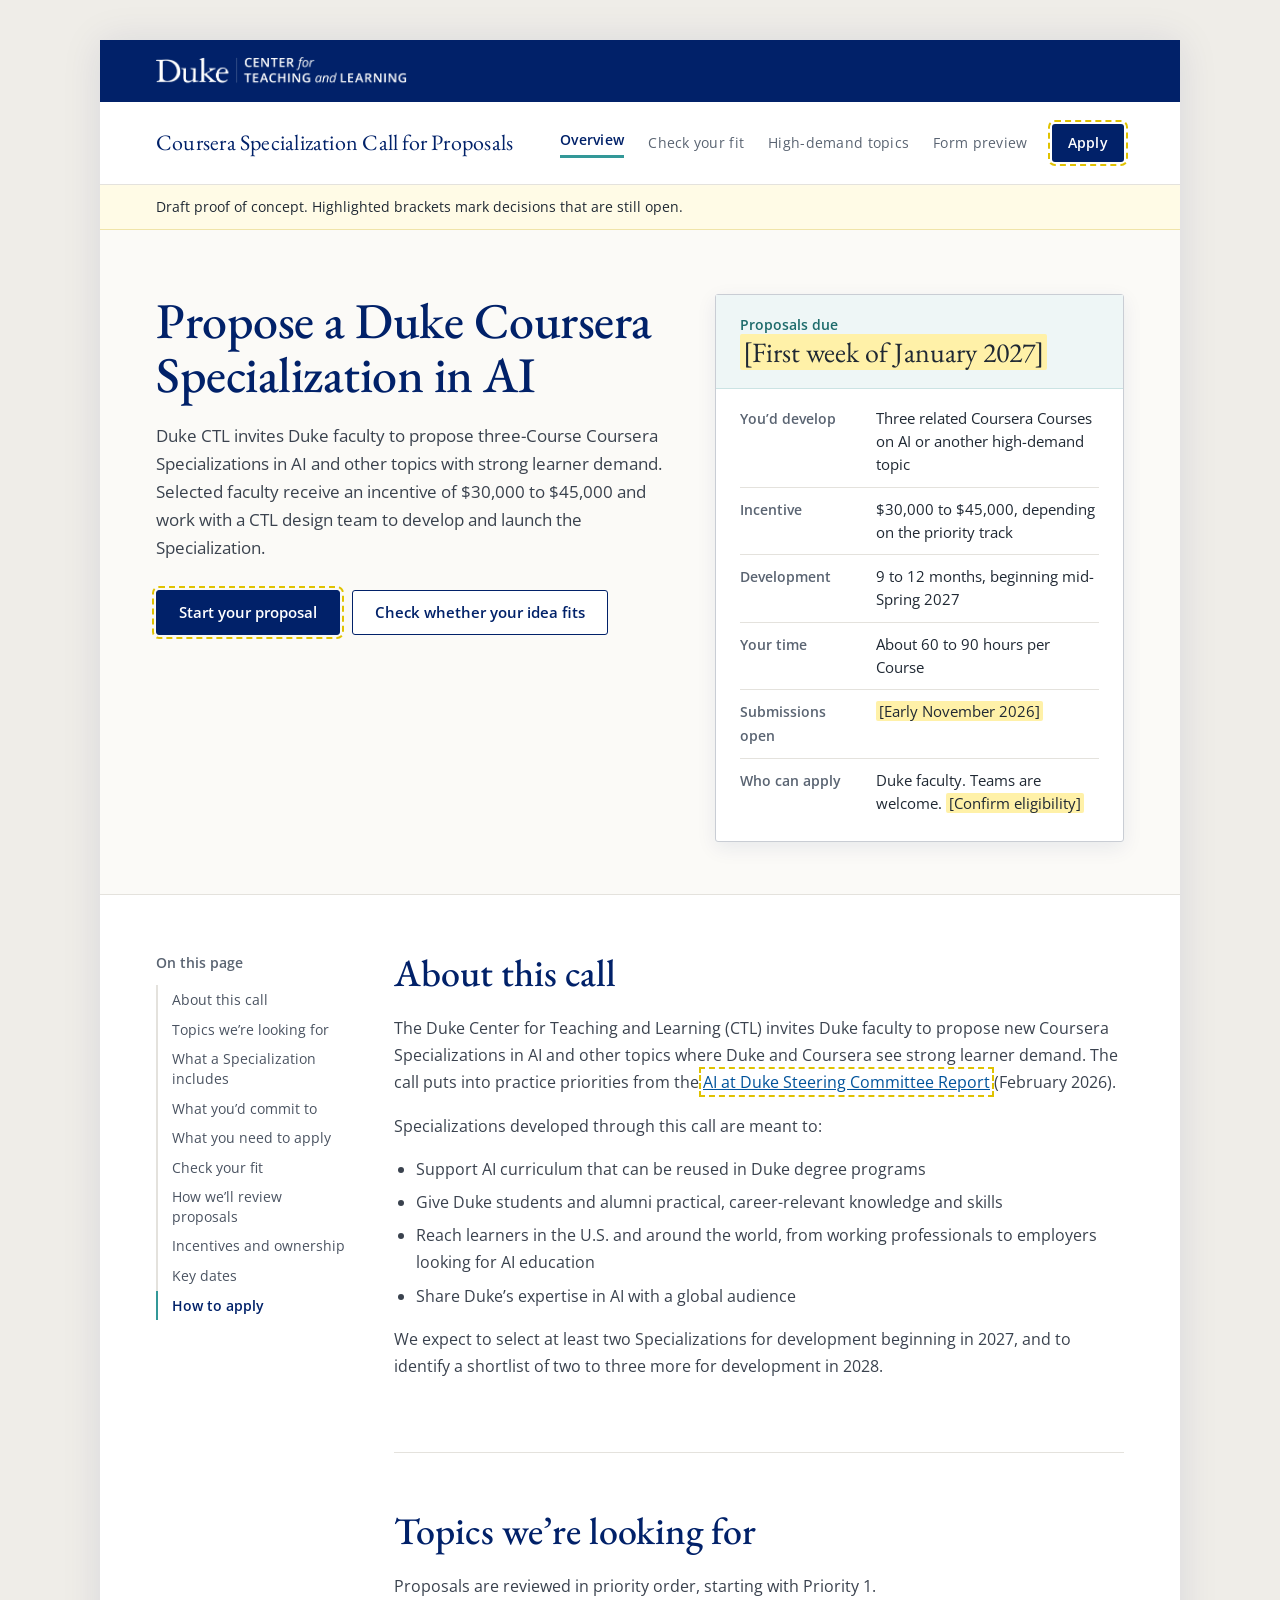
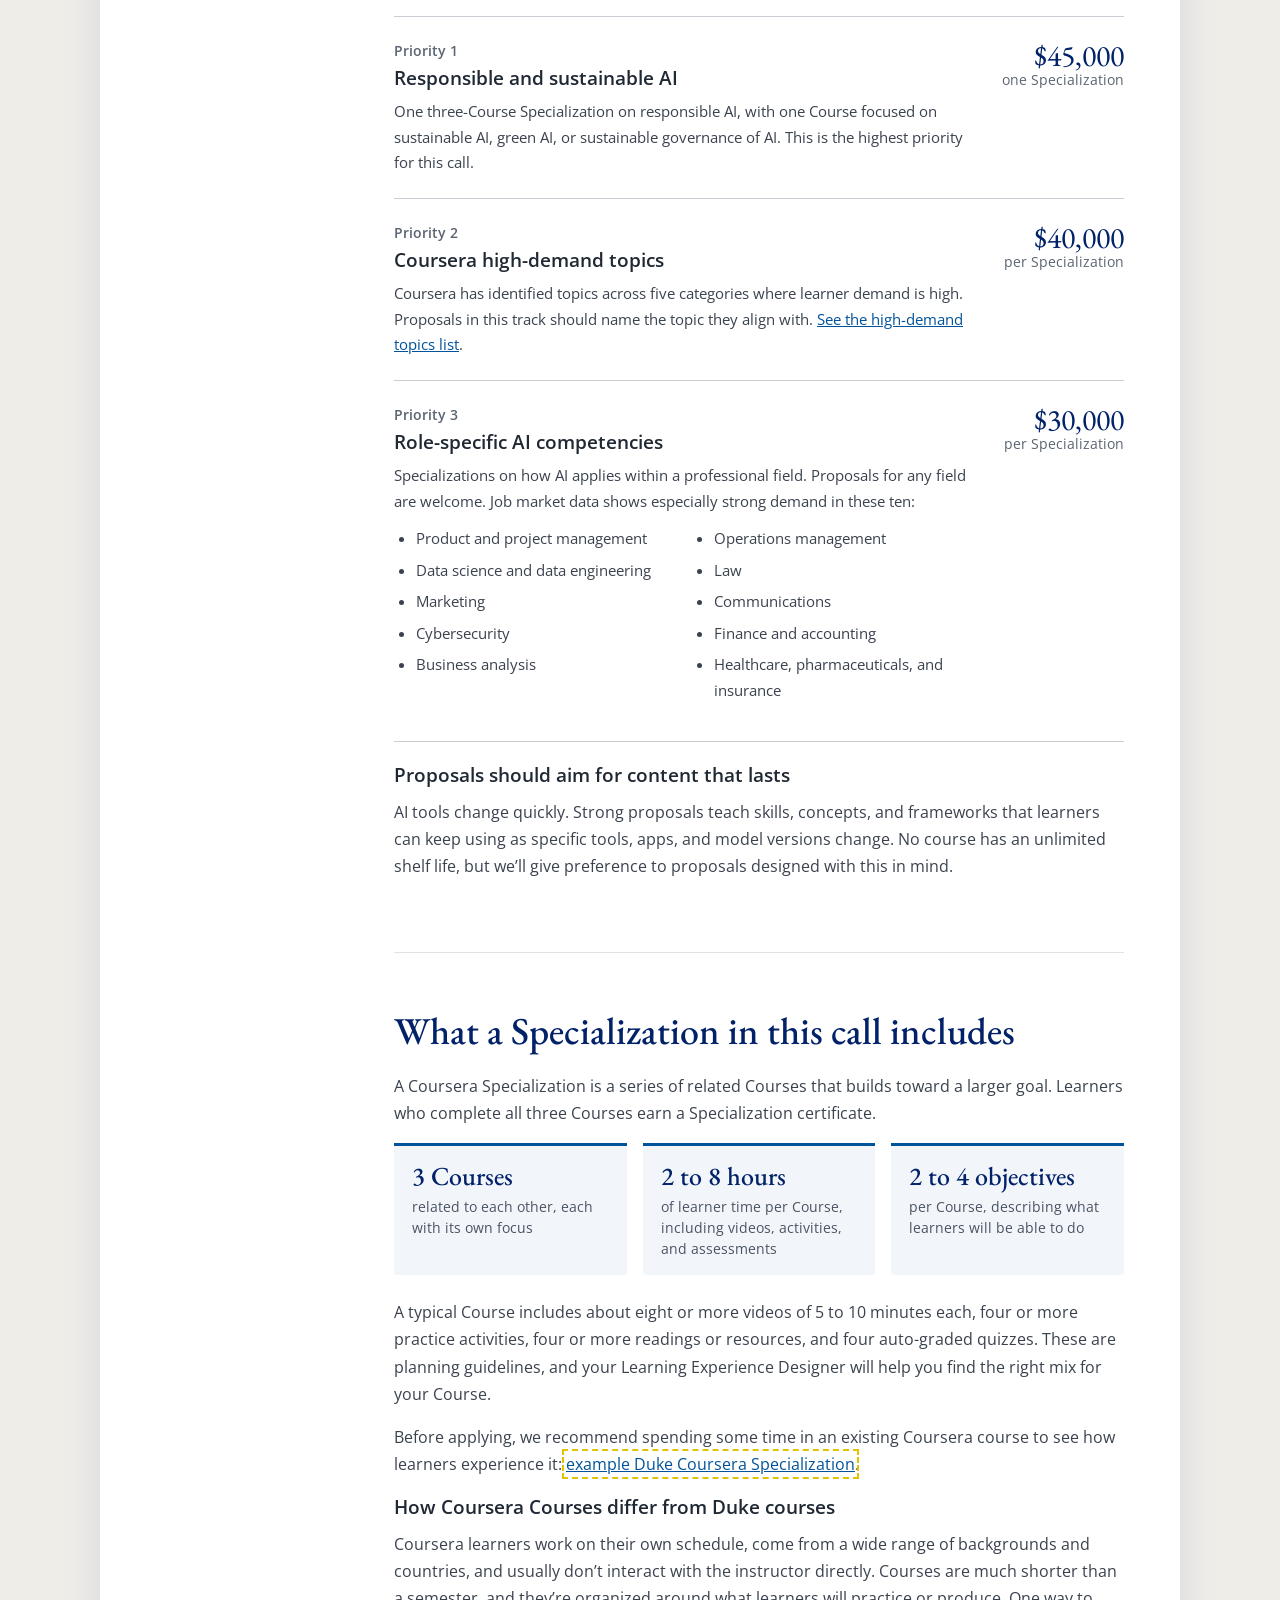
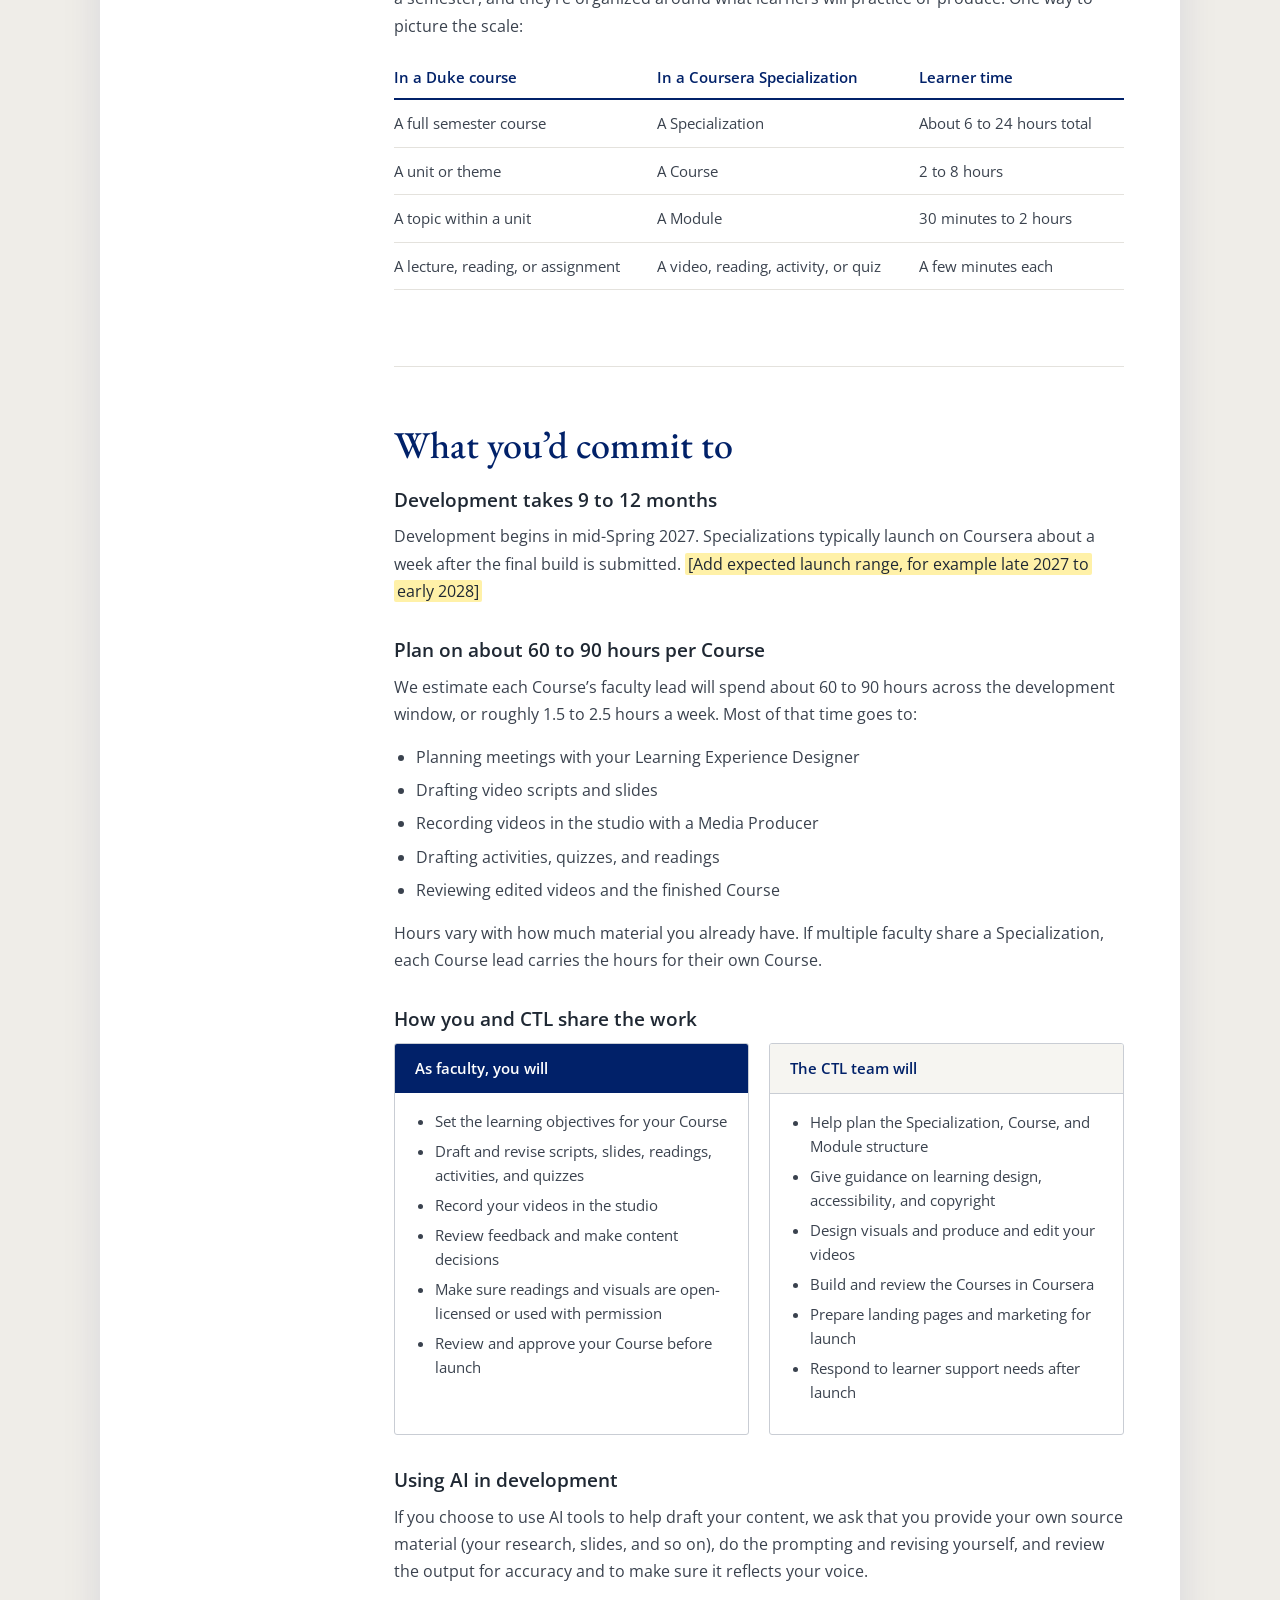
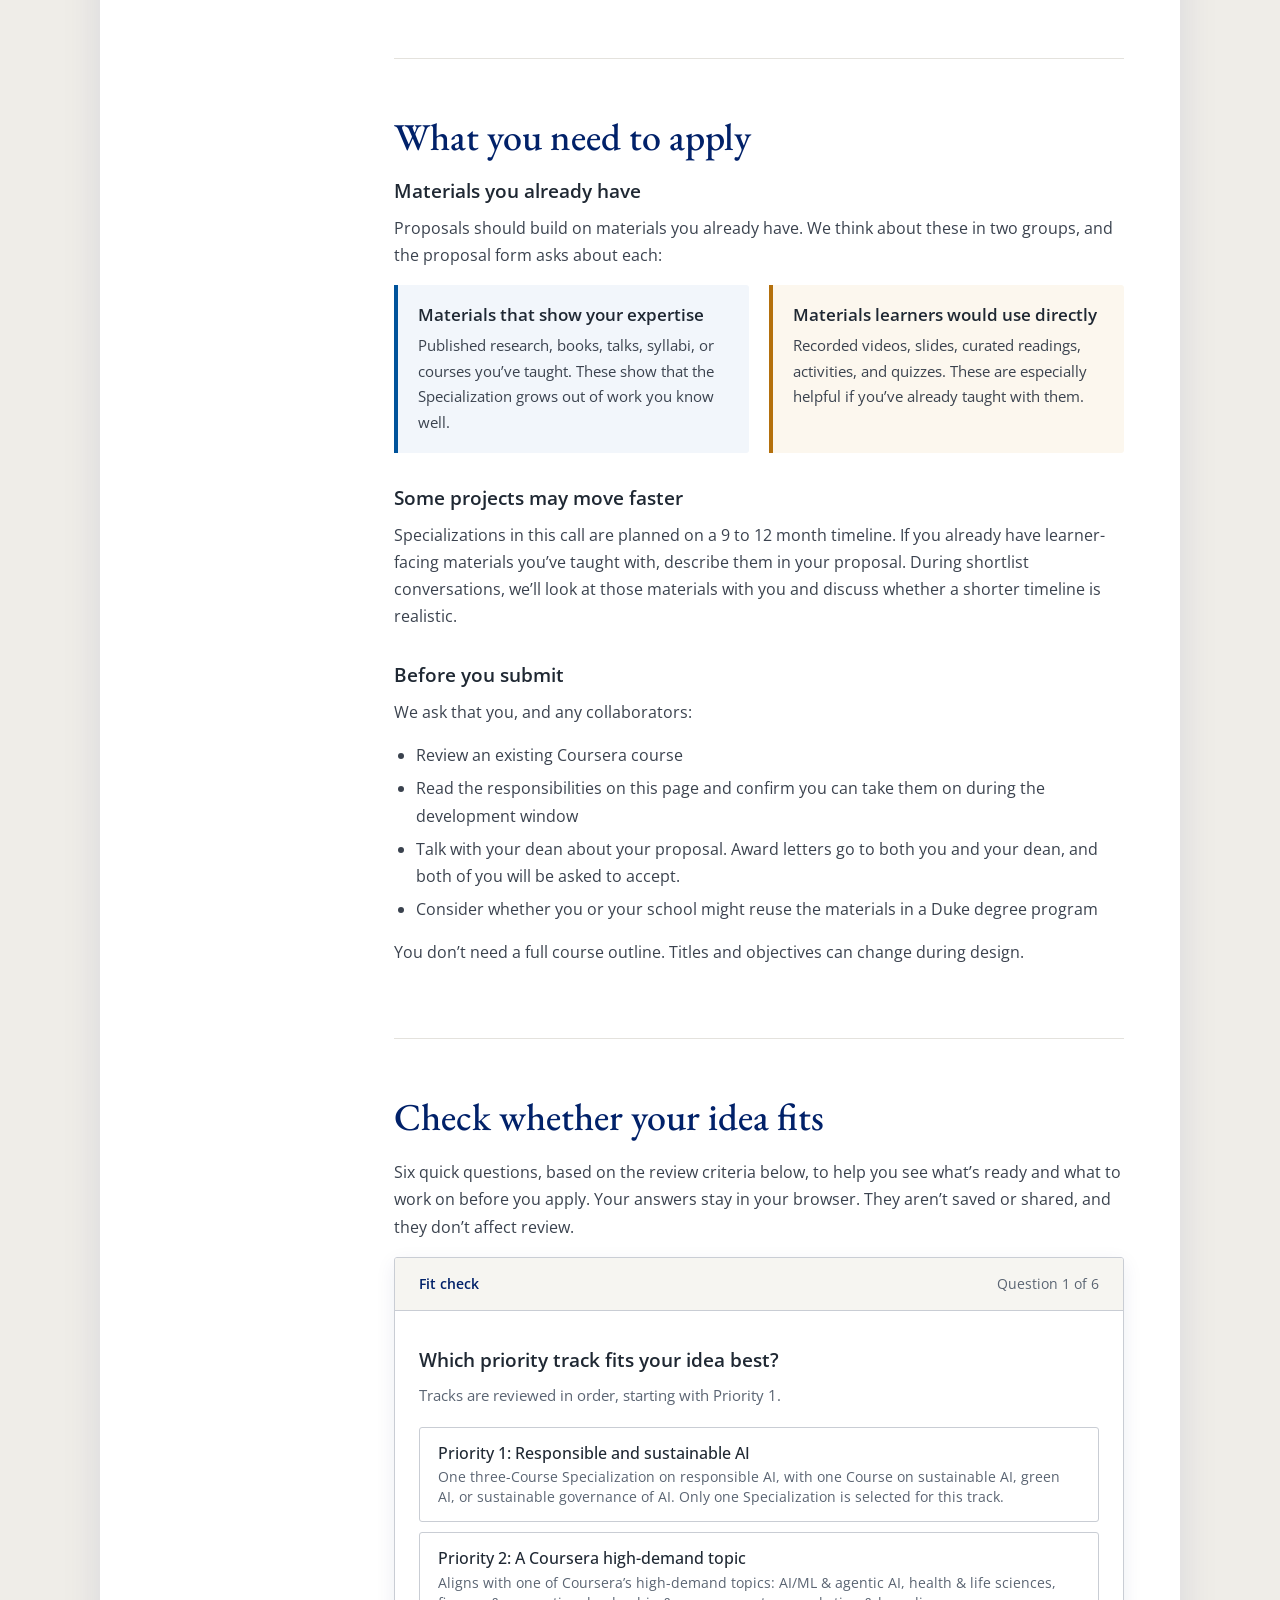
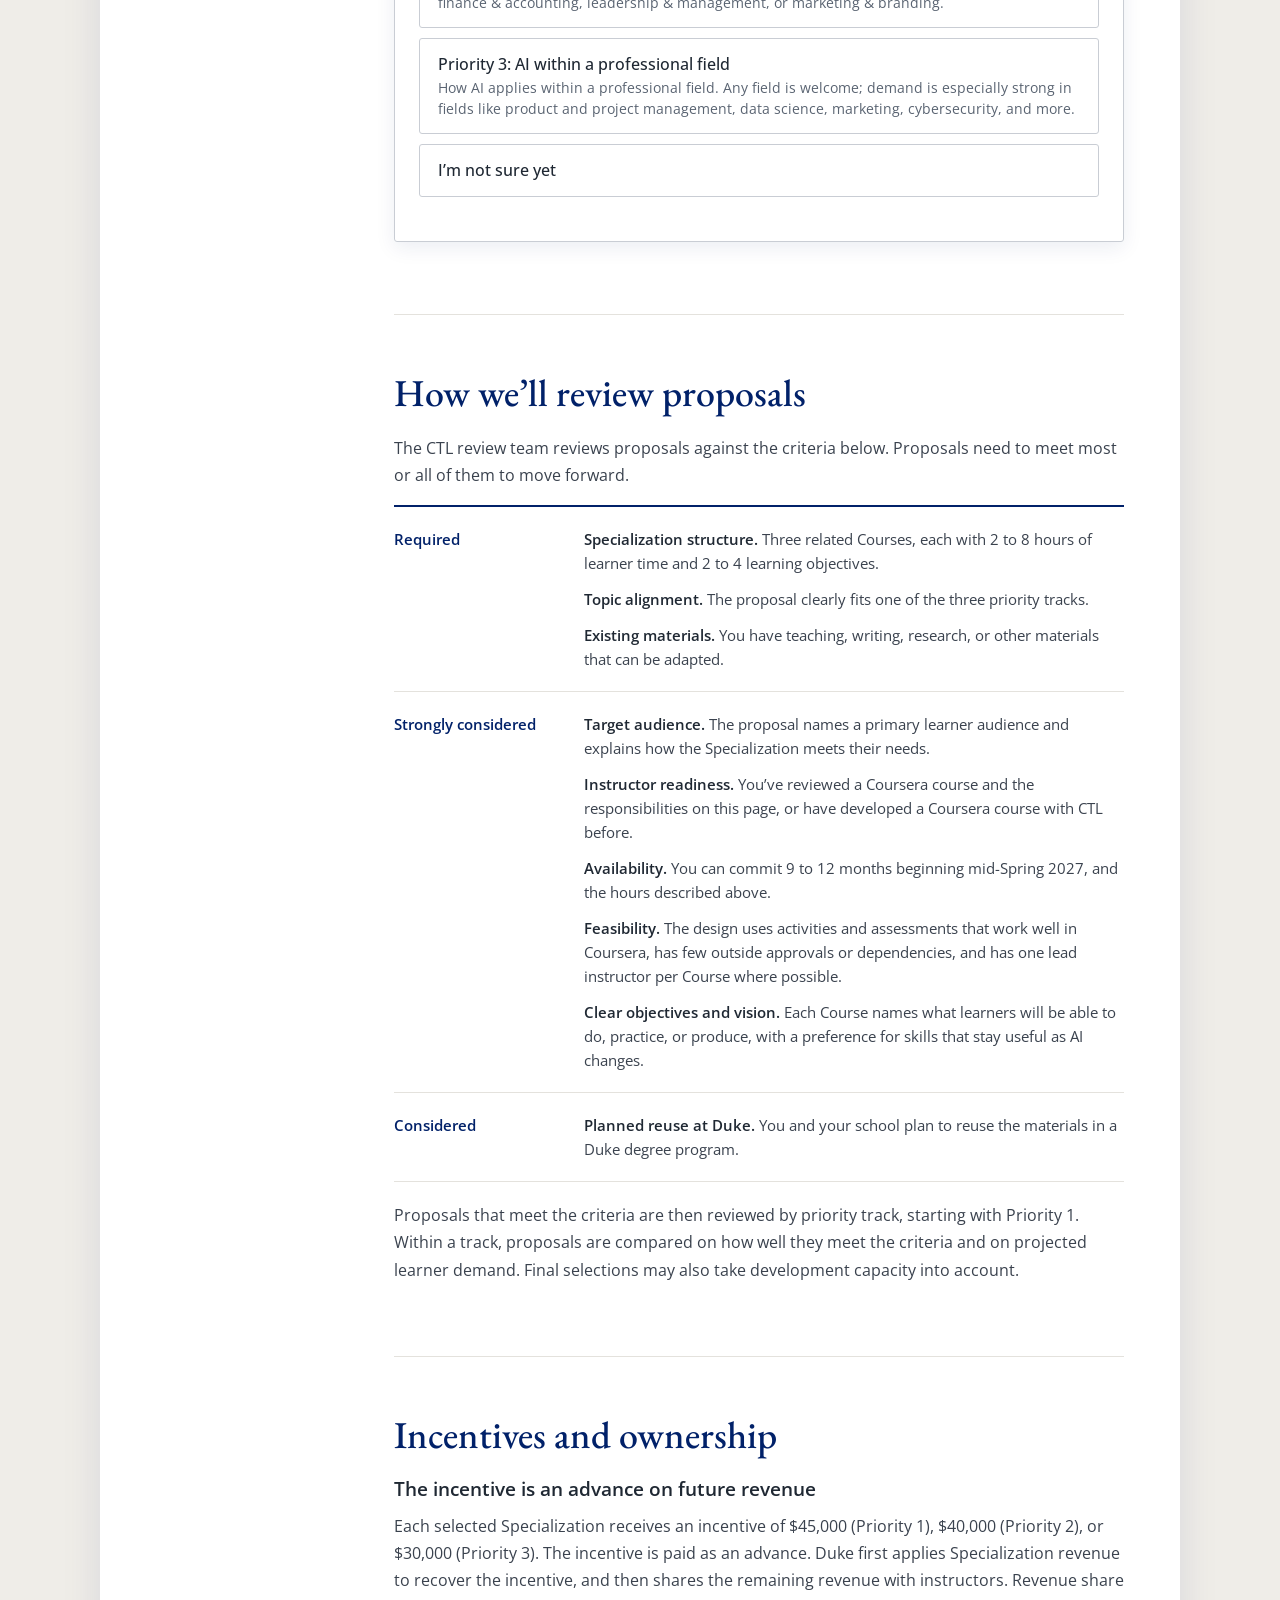
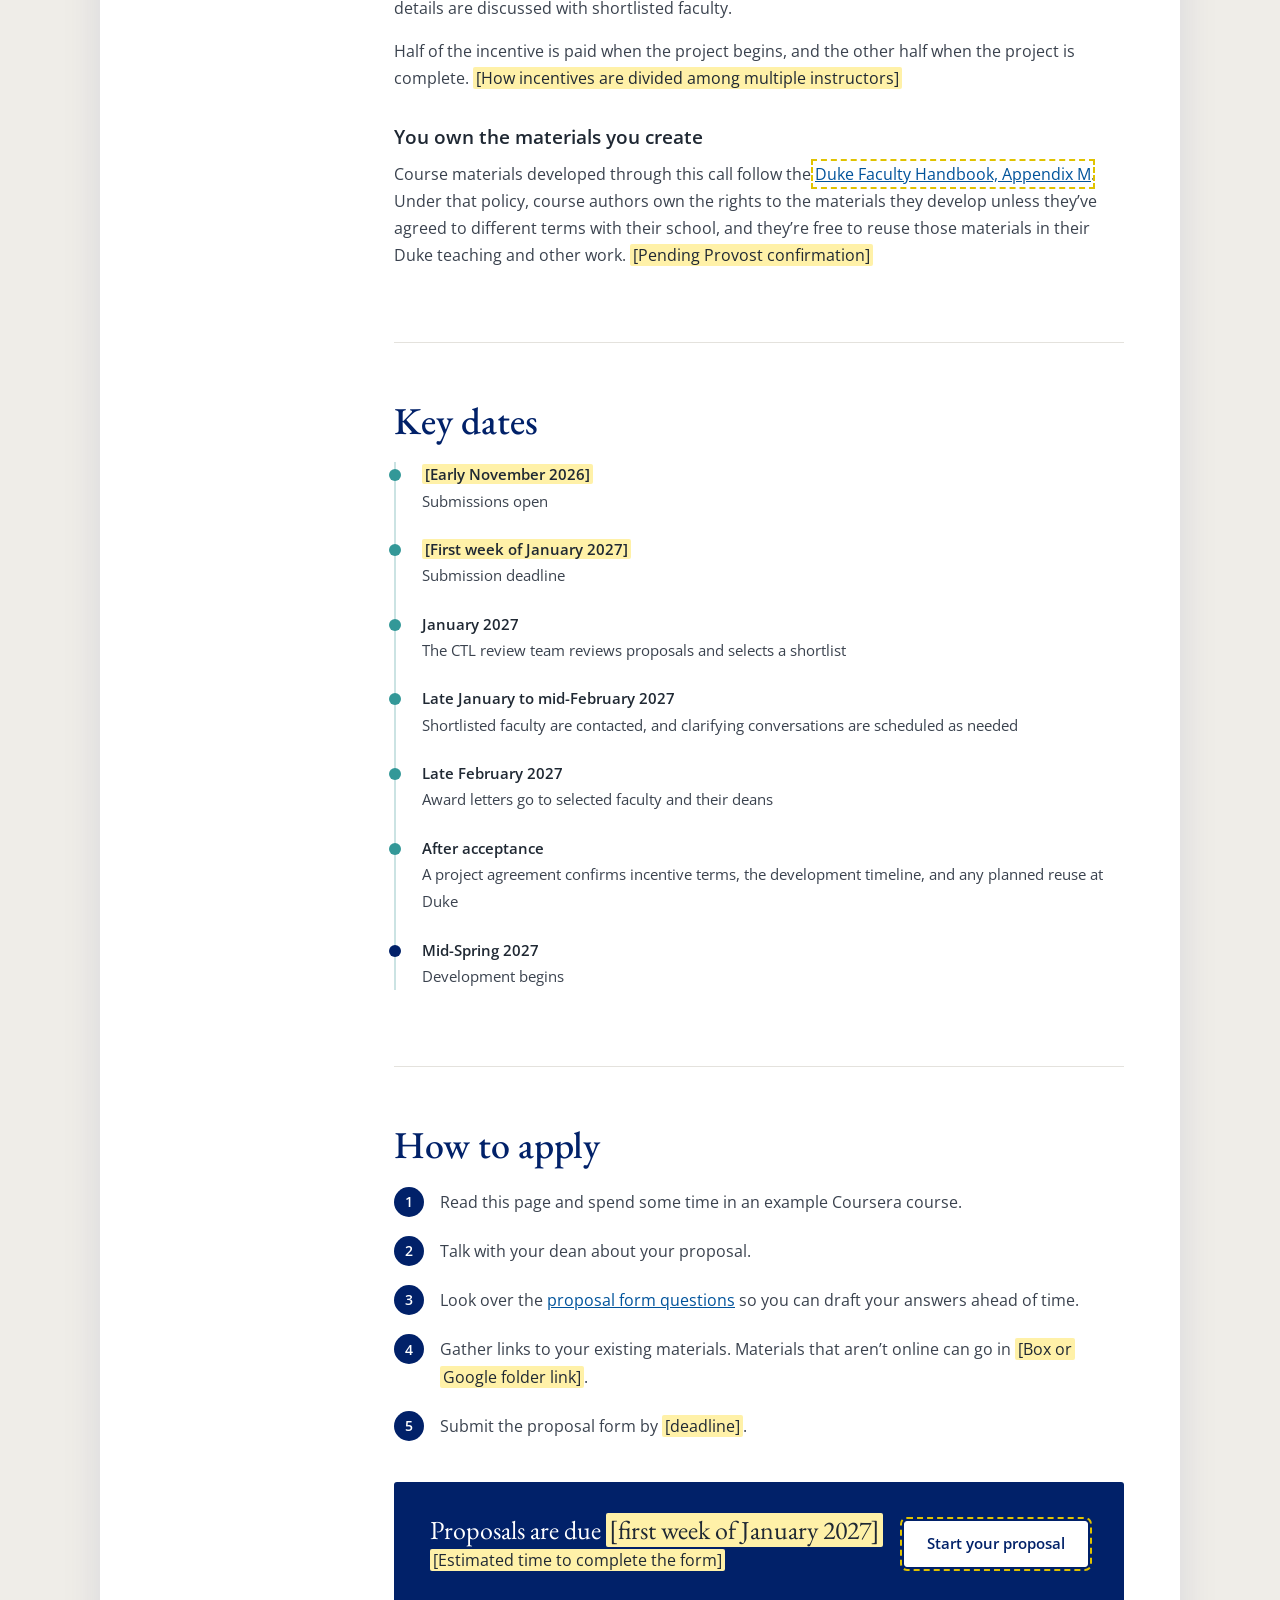
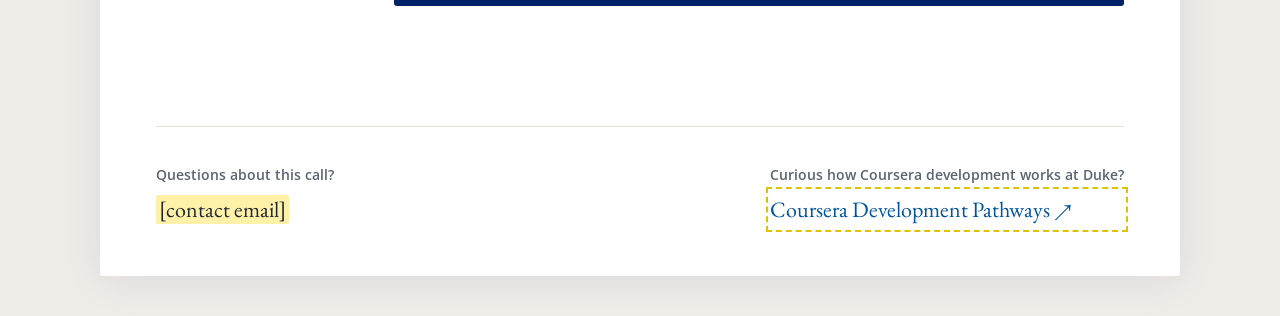
==== commit 86f4a3d7: "Fill in high-demand topics, trim two content items, add fit-check context - Populate high-demand-top" ====
--- a/index.html
+++ b/index.html
@@ -89,7 +89,7 @@
 </div>
 <div class="track">
 <div><div class="track-name">Priority 2</div><h3>Coursera high-demand topics</h3>
-<p>Coursera has identified 25 topics across five categories where learner demand is high. Proposals in this track should name the topic they align with. <a href="high-demand-topics.html">See the high-demand topics list</a>.</p></div>
+<p>Coursera has identified topics across five categories where learner demand is high. Proposals in this track should name the topic they align with. <a href="high-demand-topics.html">See the high-demand topics list</a>.</p></div>
 <div class="amount">$40,000<span>per Specialization</span></div>
 </div>
 <div class="track">
@@ -159,9 +159,7 @@
 <li>Prepare landing pages and marketing for launch</li>
 <li>Respond to learner support needs after launch</li></ul></div>
 </div>
-<p>Team members respond to requests for feedback within five business days, unless another date is set. Delays on either side can shift the project timeline.</p>
 <h3>Using AI in development</h3>
-<p><span class="tbd">[CTL statement on how the design team uses AI in course development]</span></p>
 <p>If you choose to use AI tools to help draft your content, we ask that you provide your own source material (your research, slides, and so on), do the prompting and revising yourself, and review the output for accuracy and to make sure it reflects your voice.</p>
 </section>
 
--- a/site.css
+++ b/site.css
@@ -194,6 +194,7 @@
 .subpage .content { max-width: 760px; }
 .category { border-top: 3px solid var(--blue); padding-top: 16px; margin-bottom: 36px; }
 .category h2 { font-size: 30px; margin-bottom: 10px; }
+.tag-genai { display: inline-block; margin-left: 8px; font-family: var(--sans); font-size: 11px; font-weight: 700; letter-spacing: .03em; text-transform: uppercase; color: var(--gold-text); background: var(--gold-tint); border: 1px solid var(--gold-border); border-radius: 3px; padding: 1px 6px; vertical-align: middle; }
 .form-section { margin-bottom: 44px; }
 .form-section > h2 { font-size: 30px; padding-bottom: 8px; border-bottom: 2px solid var(--navy); margin-bottom: 18px; }
 .q { padding: 14px 0; border-bottom: 1px solid var(--rule); }
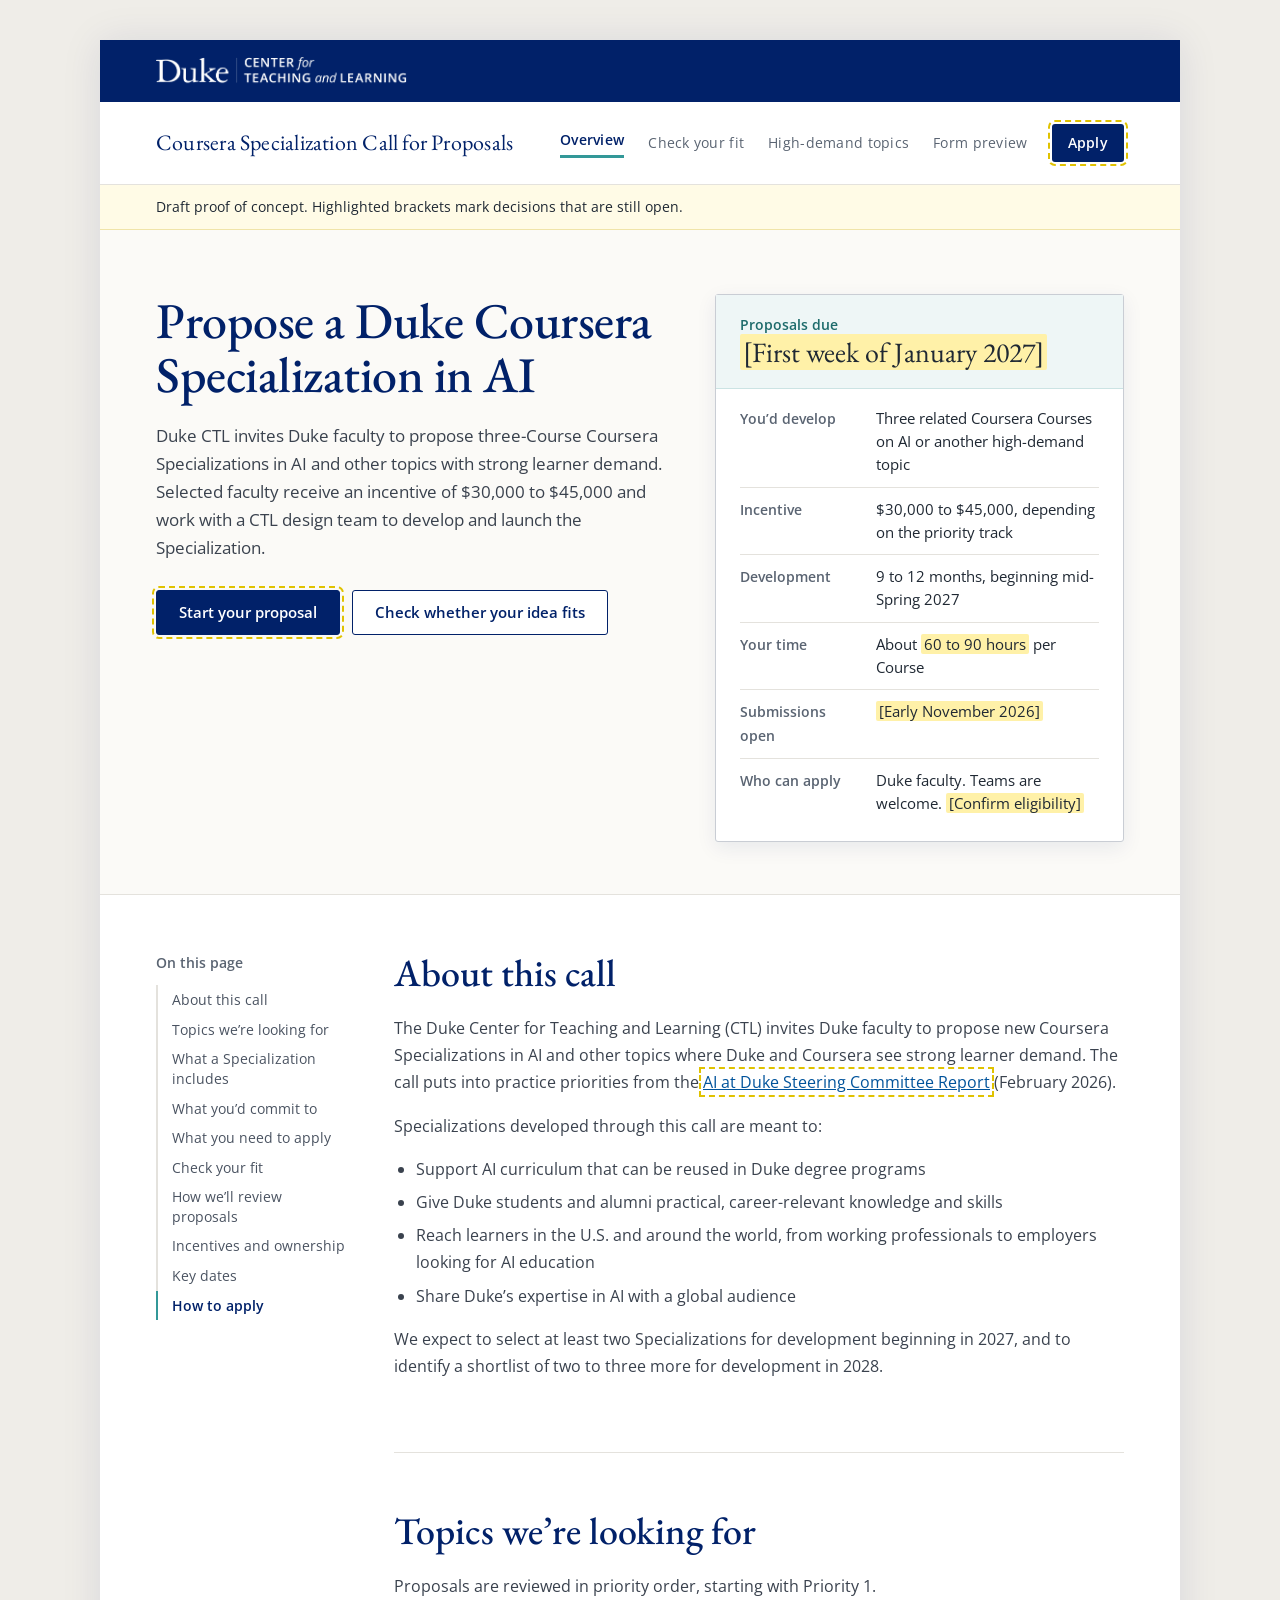
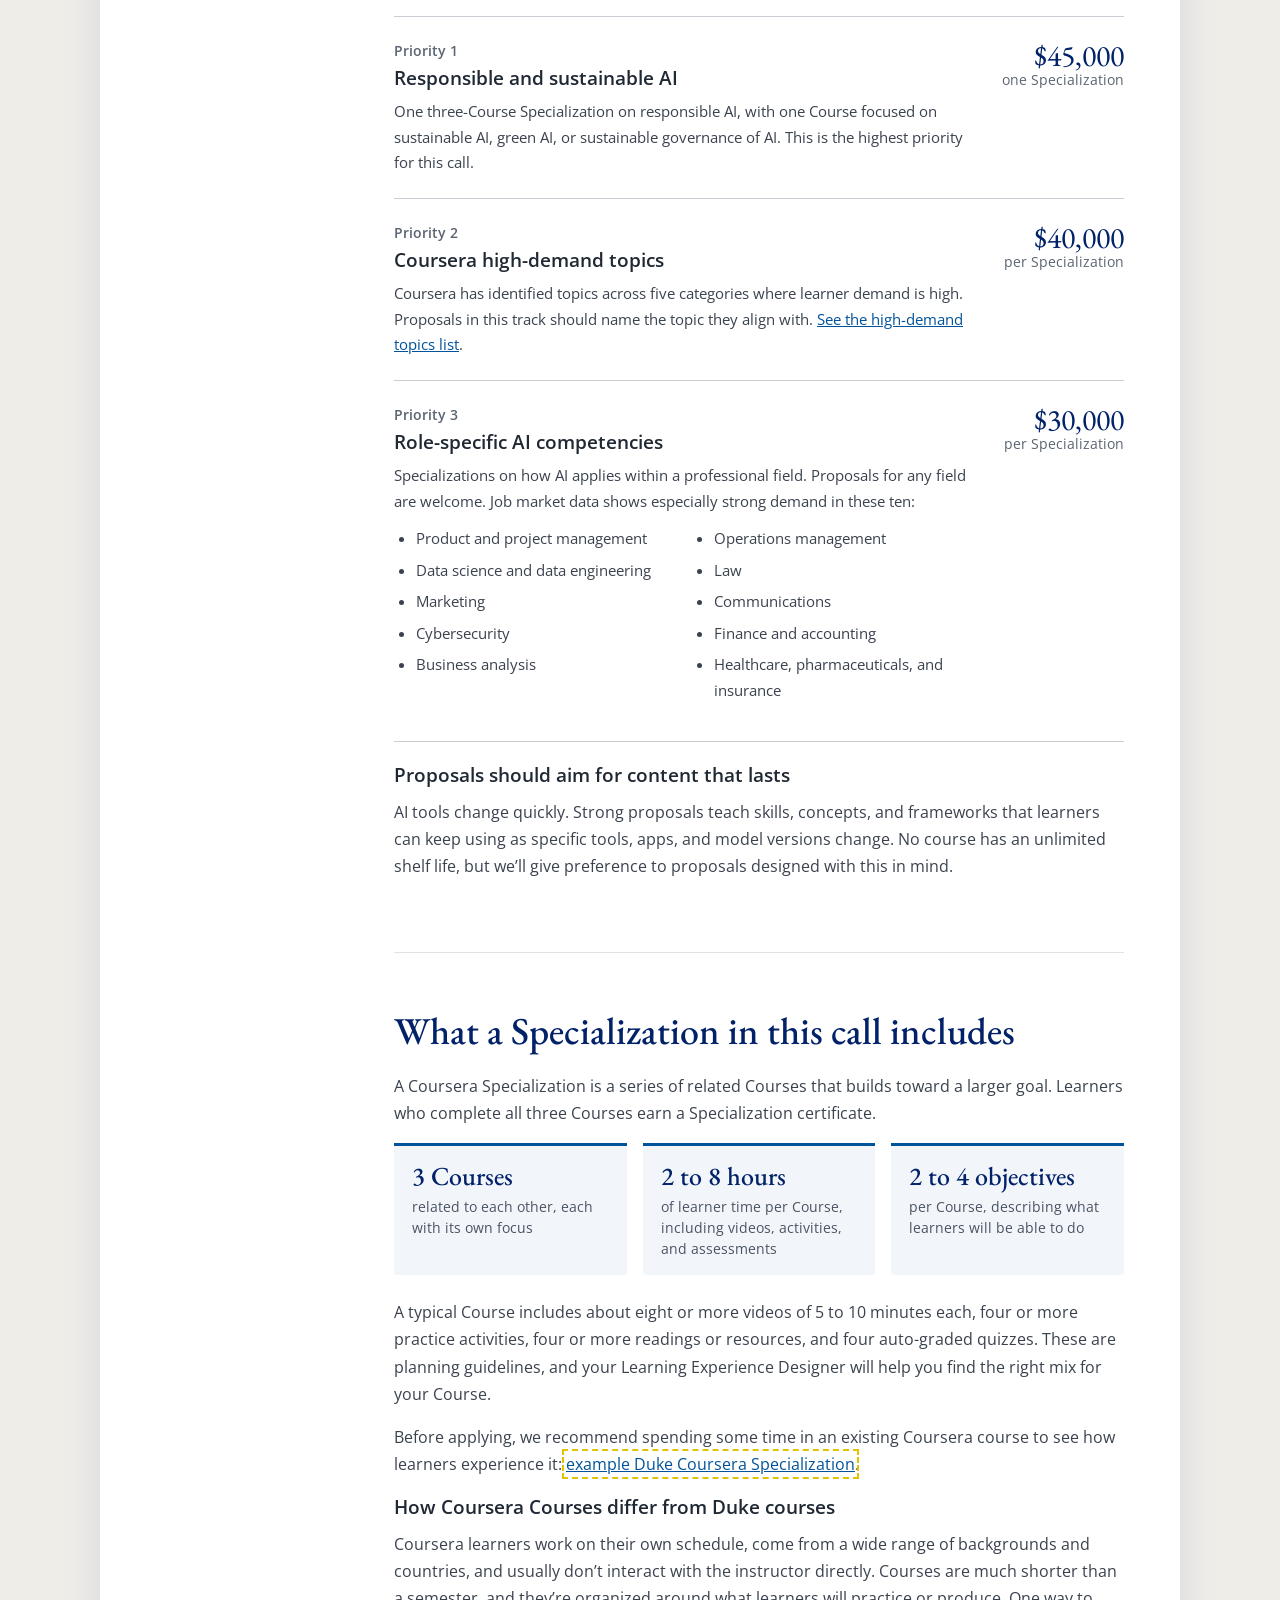
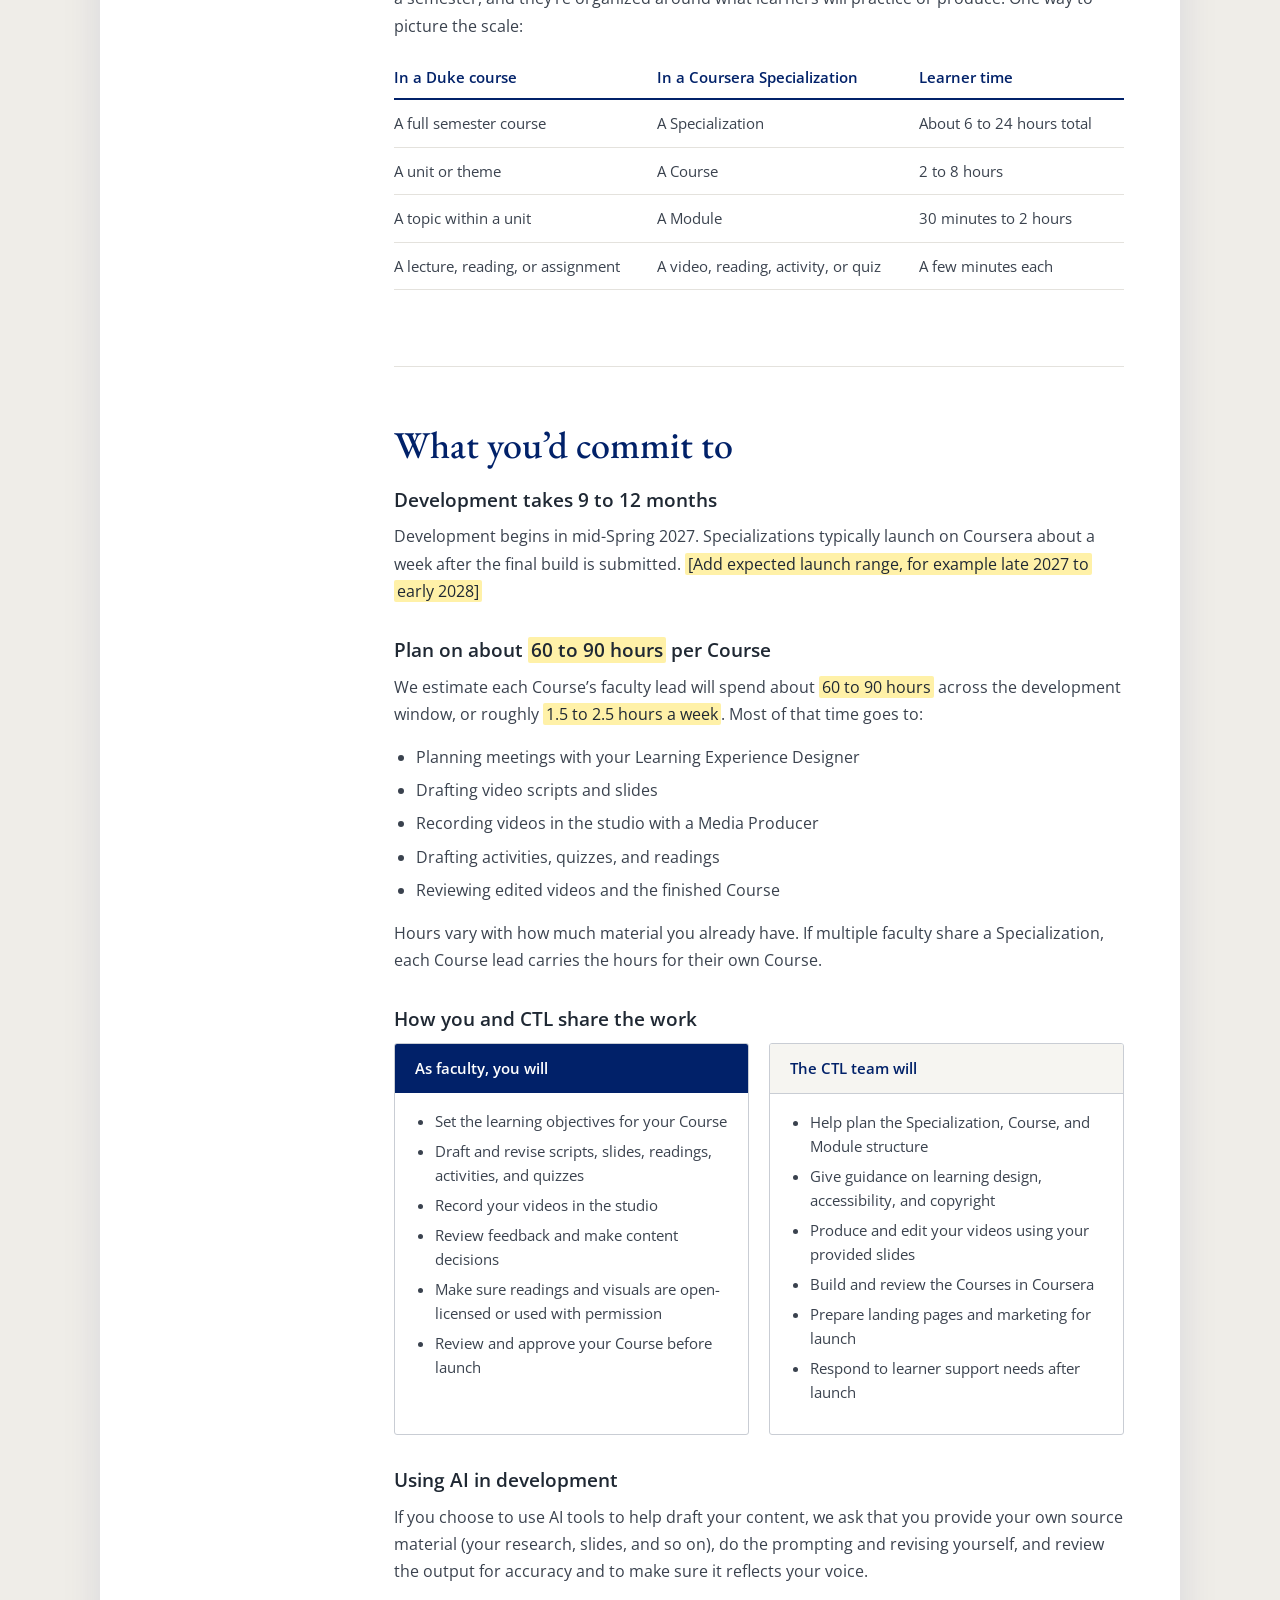
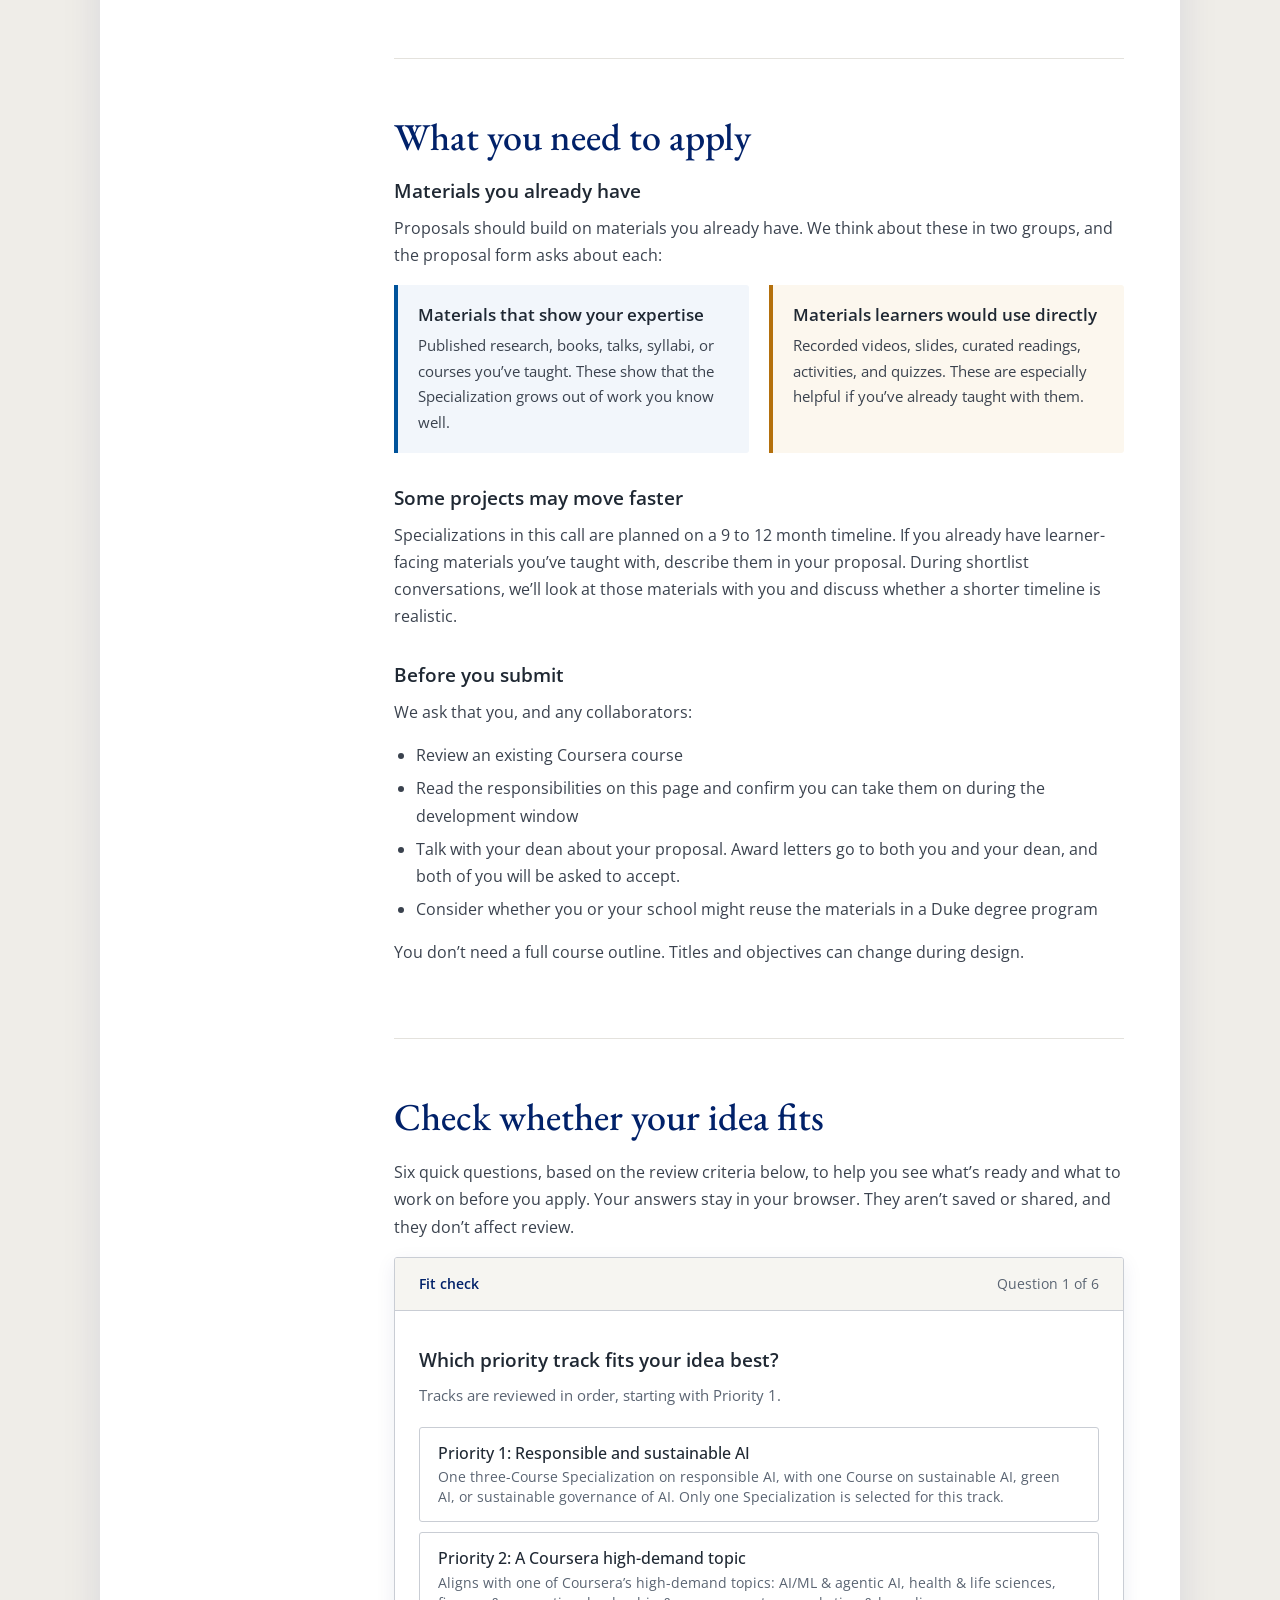
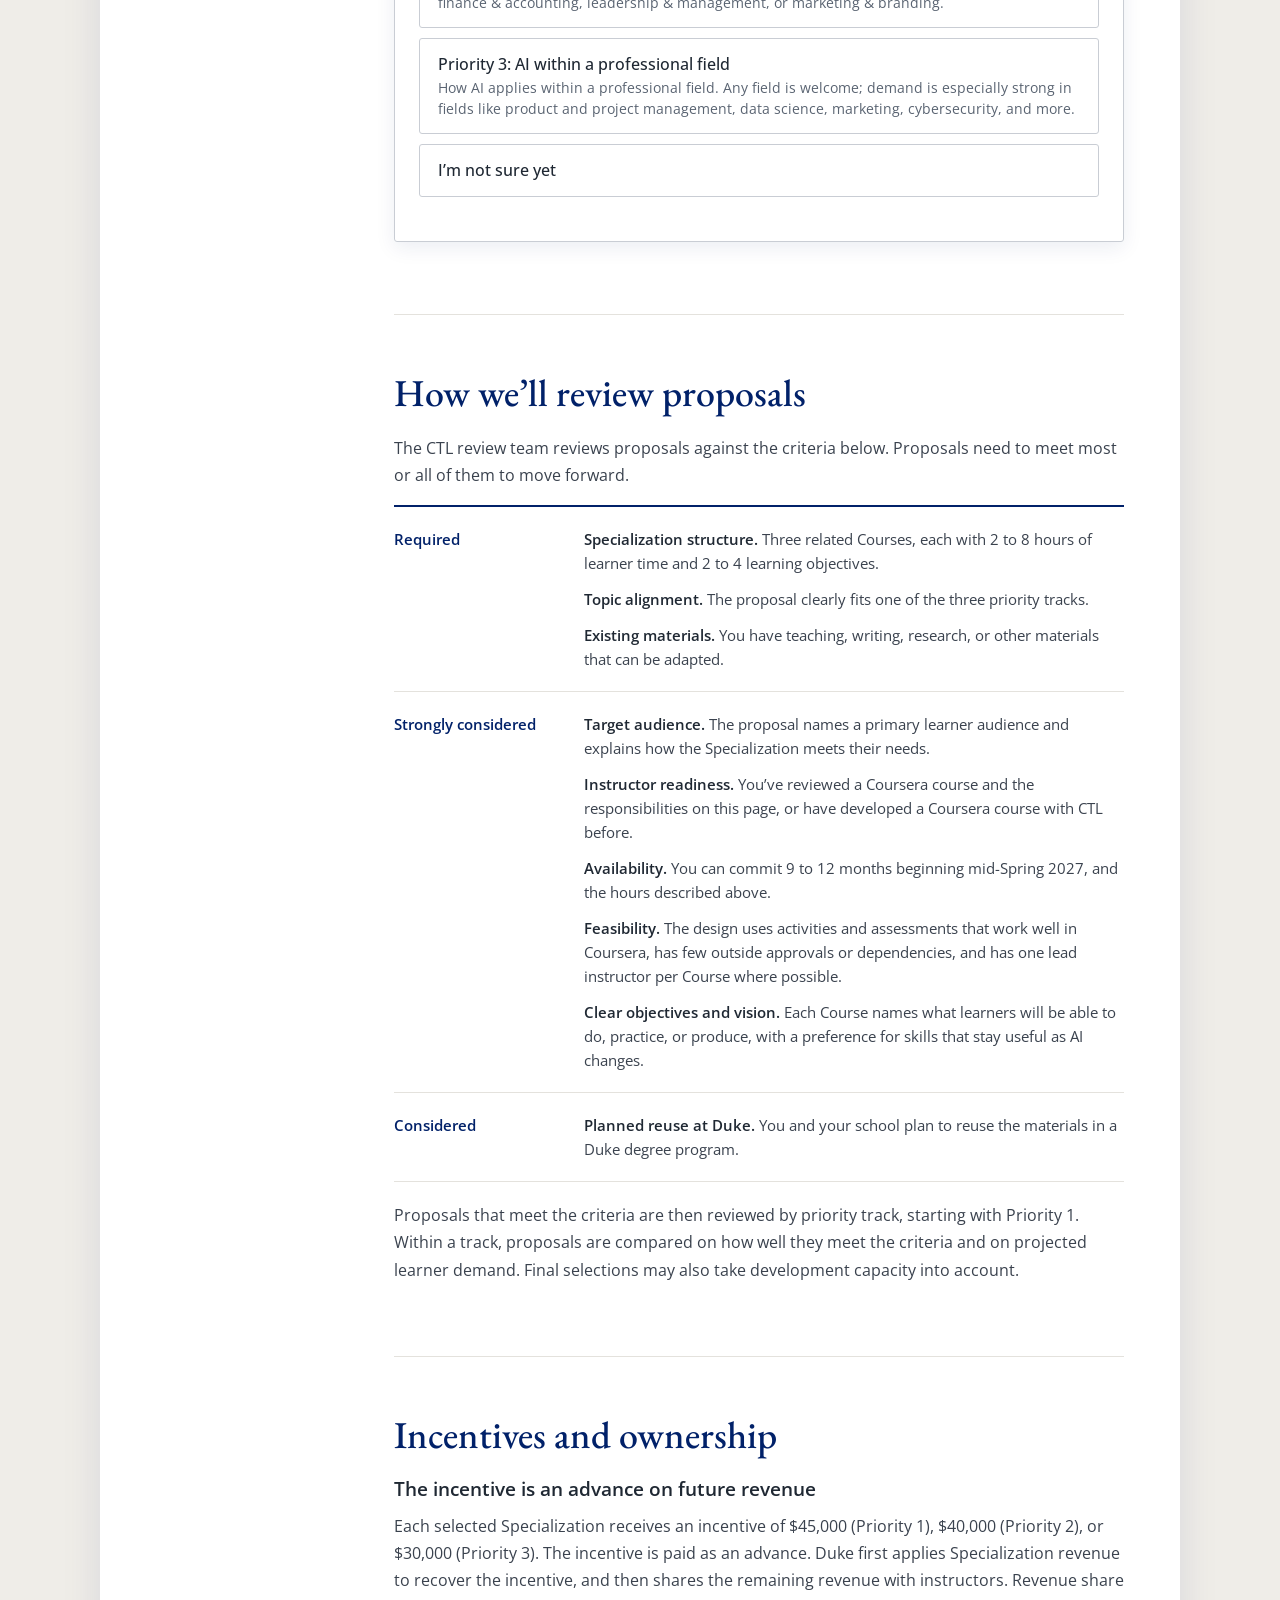
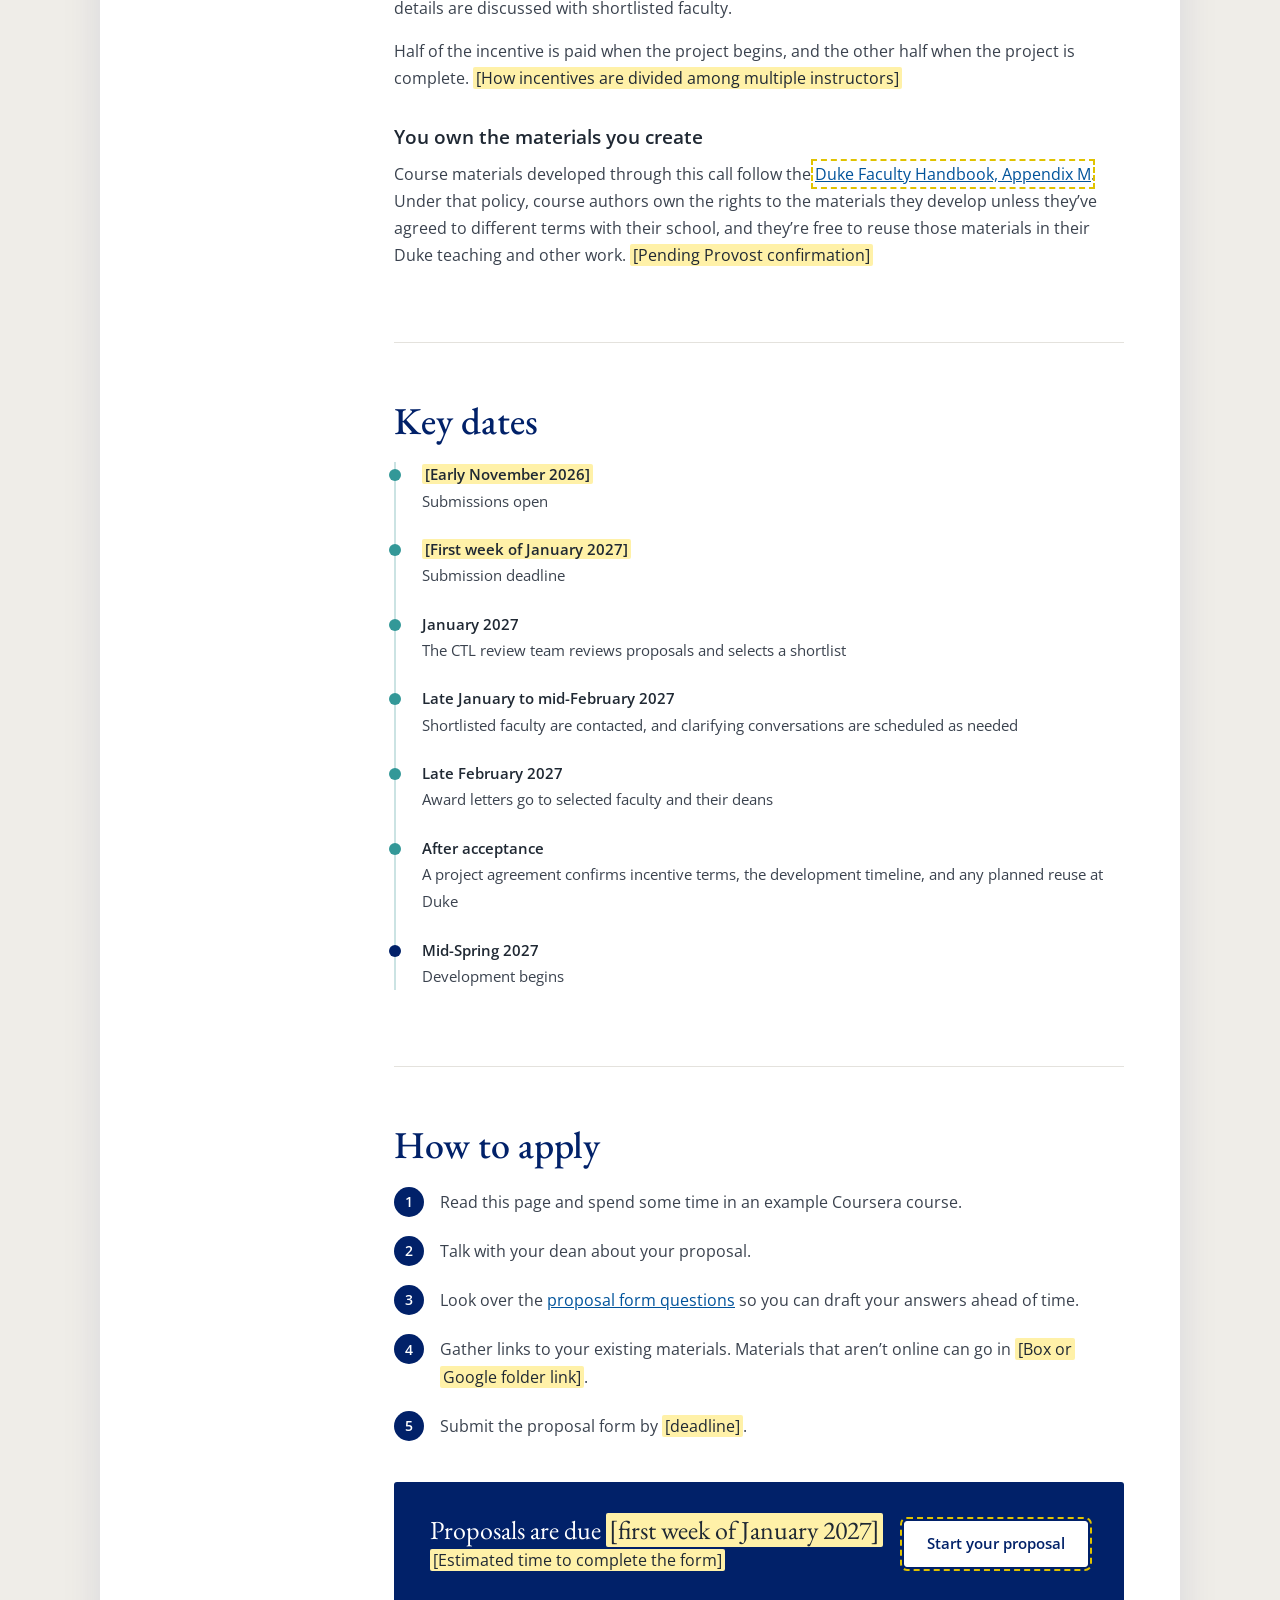
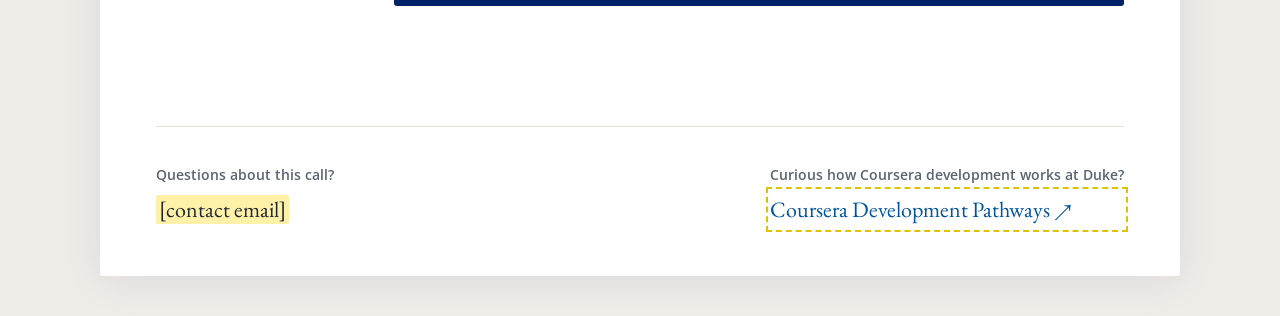
==== commit 4ace3778: "Flag faculty time estimate for review, revise CTL video-production bullet - Highlight the 60-90 hour" ====
--- a/index.html
+++ b/index.html
@@ -38,7 +38,7 @@
 <div><dt>You’d develop</dt><dd>Three related Coursera Courses on AI or another high-demand topic</dd></div>
 <div><dt>Incentive</dt><dd>$30,000 to $45,000, depending on the priority track</dd></div>
 <div><dt>Development</dt><dd>9 to 12 months, beginning mid-Spring 2027</dd></div>
-<div><dt>Your time</dt><dd>About 60 to 90 hours per Course</dd></div>
+<div><dt>Your time</dt><dd>About <span class="tbd">60 to 90 hours</span> per Course</dd></div>
 <div><dt>Submissions open</dt><dd><span class="tbd">[Early November 2026]</span></dd></div>
 <div><dt>Who can apply</dt><dd>Duke faculty. Teams are welcome. <span class="tbd">[Confirm eligibility]</span></dd></div>
 </dl>
@@ -132,8 +132,8 @@
 <h2 id="commit-h">What you’d commit to</h2>
 <h3>Development takes 9 to 12 months</h3>
 <p>Development begins in mid-Spring 2027. Specializations typically launch on Coursera about a week after the final build is submitted. <span class="tbd">[Add expected launch range, for example late 2027 to early 2028]</span></p>
-<h3>Plan on about 60 to 90 hours per Course</h3>
-<p>We estimate each Course’s faculty lead will spend about 60 to 90 hours across the development window, or roughly 1.5 to 2.5 hours a week. Most of that time goes to:</p>
+<h3>Plan on about <span class="tbd">60 to 90 hours</span> per Course</h3>
+<p>We estimate each Course’s faculty lead will spend about <span class="tbd">60 to 90 hours</span> across the development window, or roughly <span class="tbd">1.5 to 2.5 hours a week</span>. Most of that time goes to:</p>
 <ul>
 <li>Planning meetings with your Learning Experience Designer</li>
 <li>Drafting video scripts and slides</li>
@@ -154,7 +154,7 @@
 <div class="role role-ctl"><div class="role-head">The CTL team will</div><ul>
 <li>Help plan the Specialization, Course, and Module structure</li>
 <li>Give guidance on learning design, accessibility, and copyright</li>
-<li>Design visuals and produce and edit your videos</li>
+<li>Produce and edit your videos using your provided slides</li>
 <li>Build and review the Courses in Coursera</li>
 <li>Prepare landing pages and marketing for launch</li>
 <li>Respond to learner support needs after launch</li></ul></div>
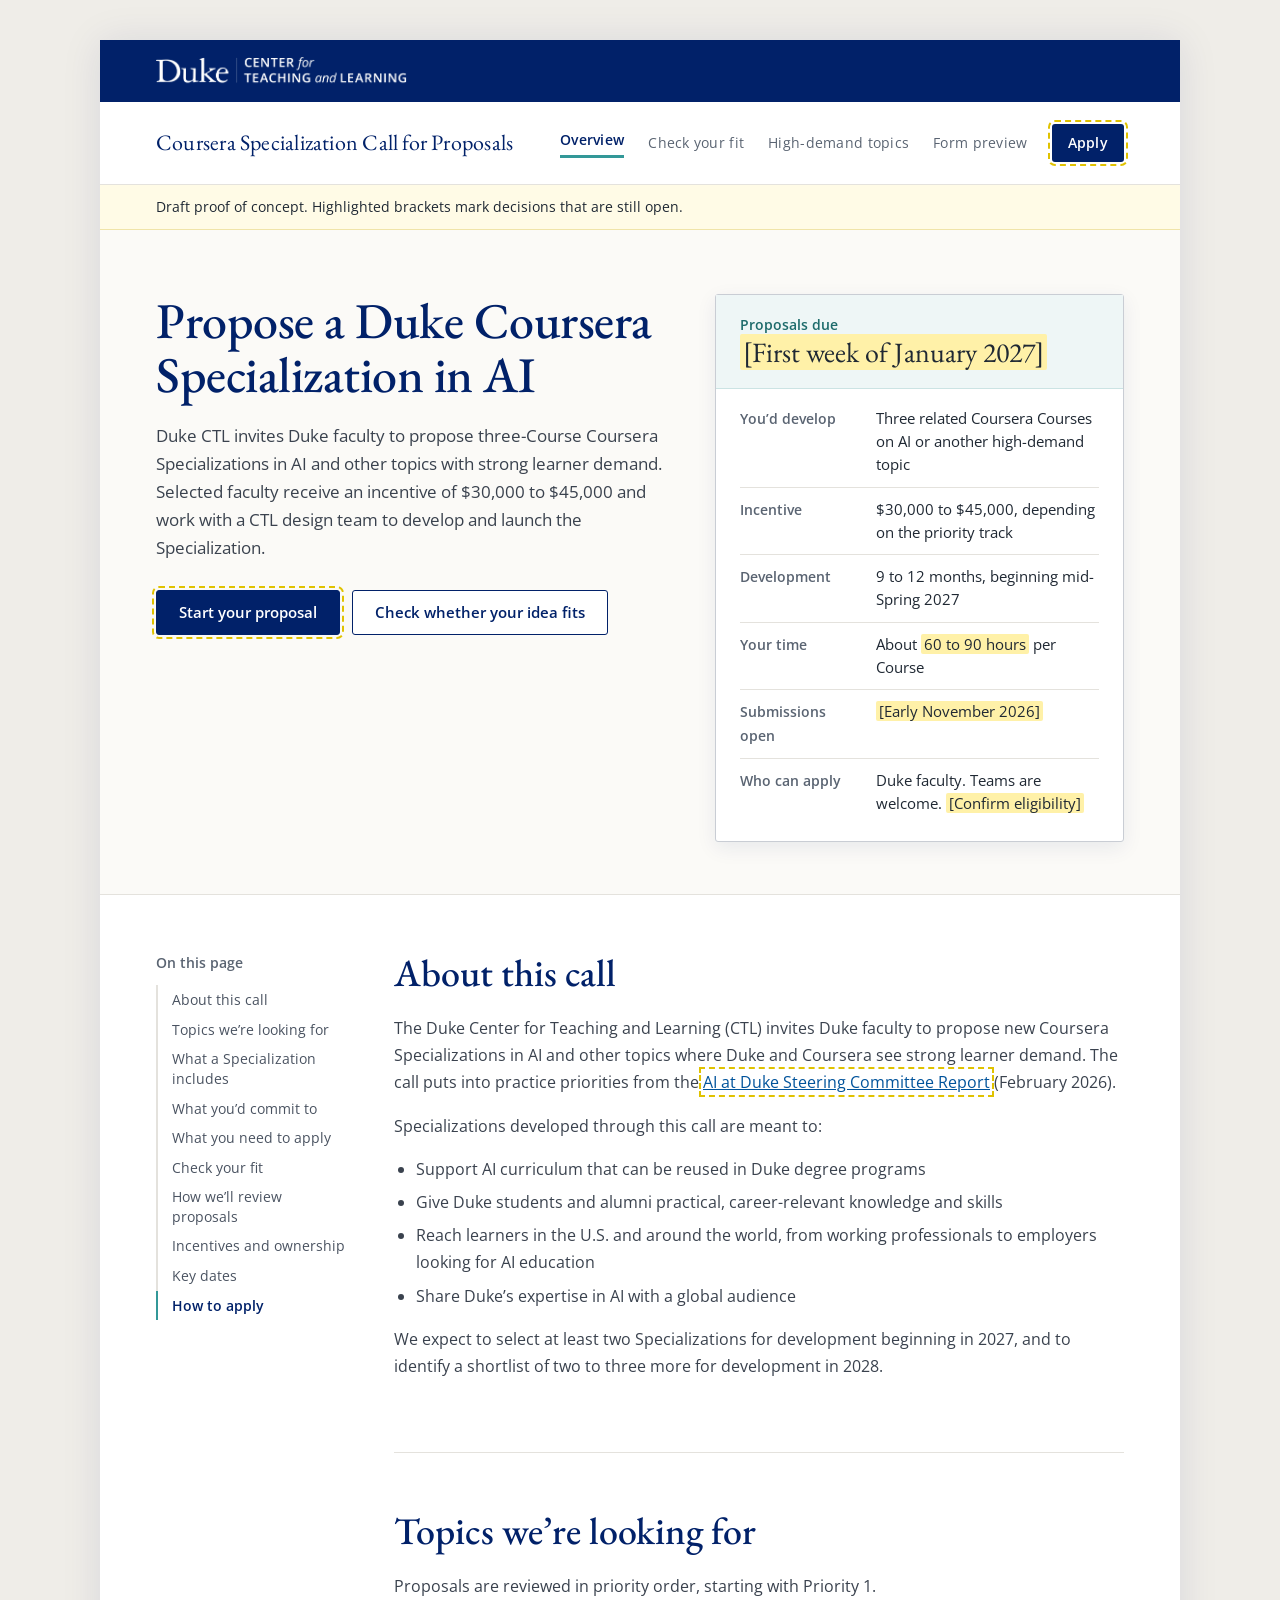
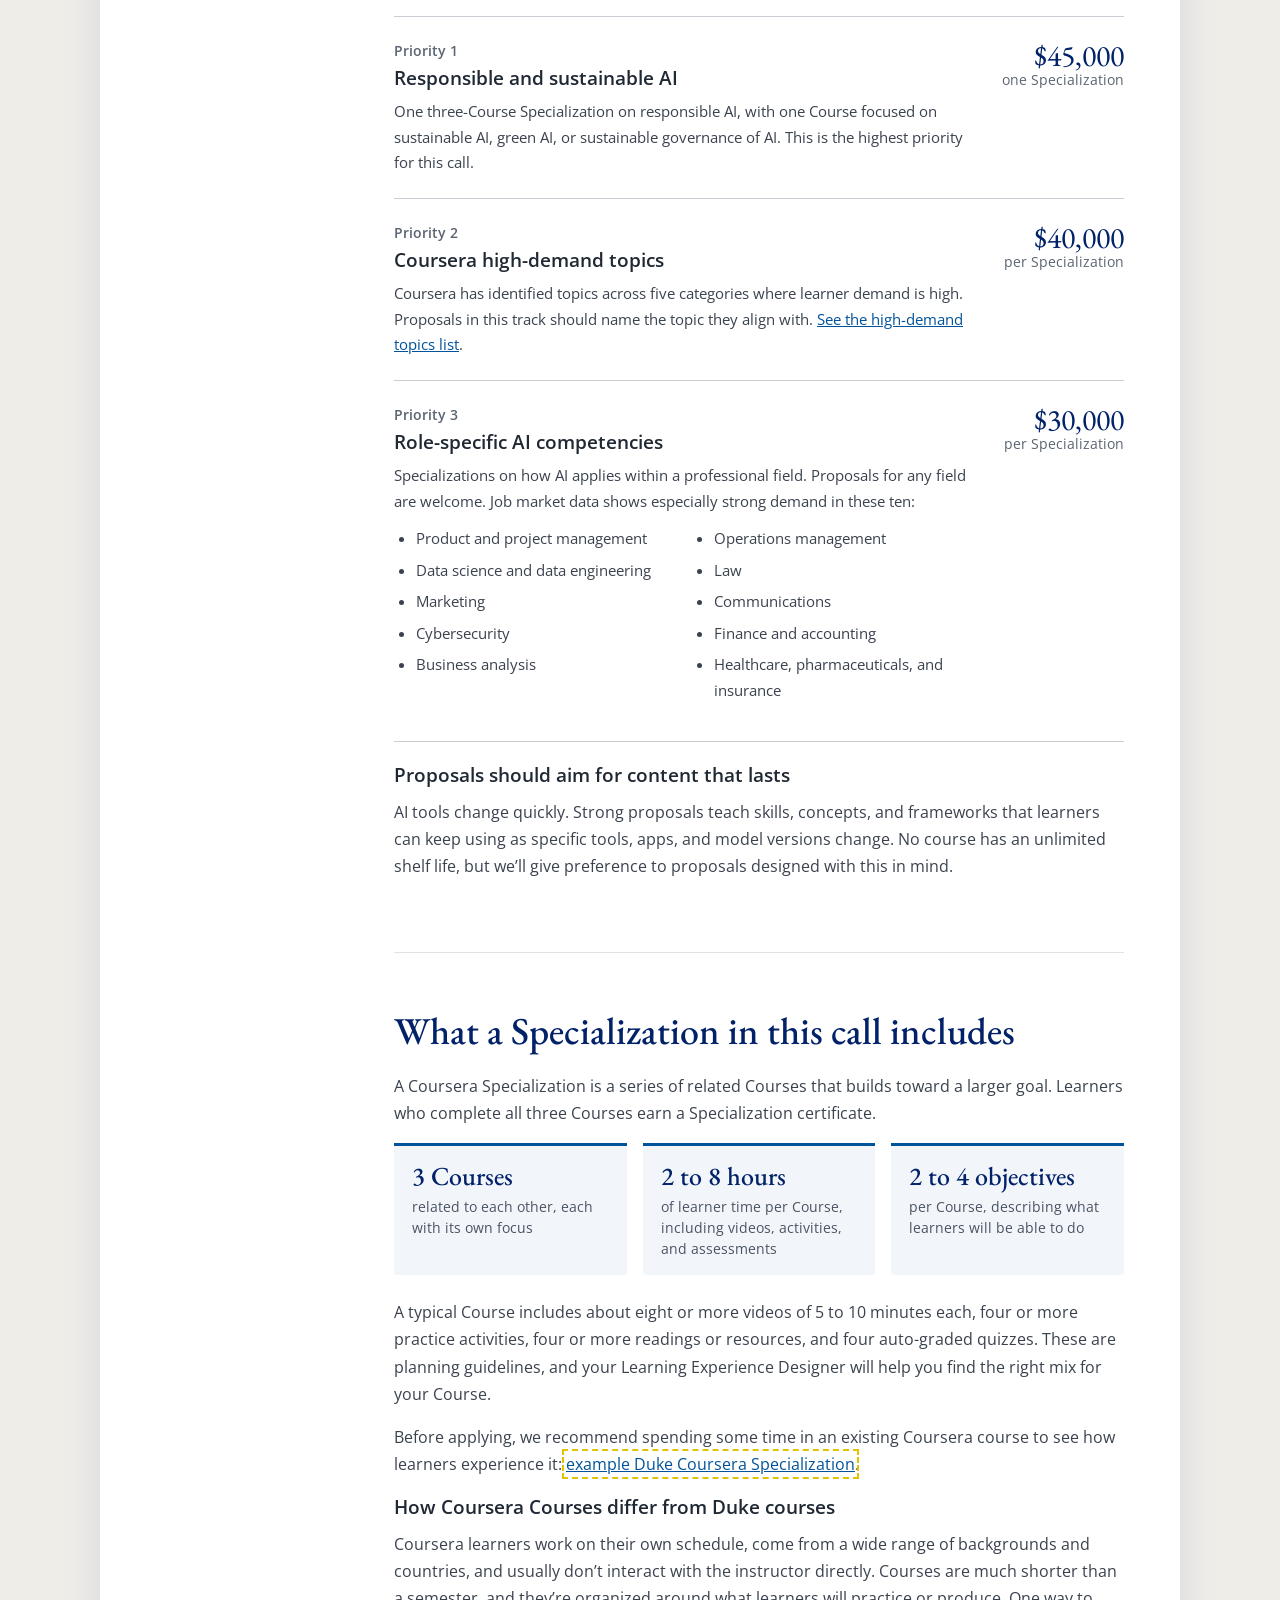
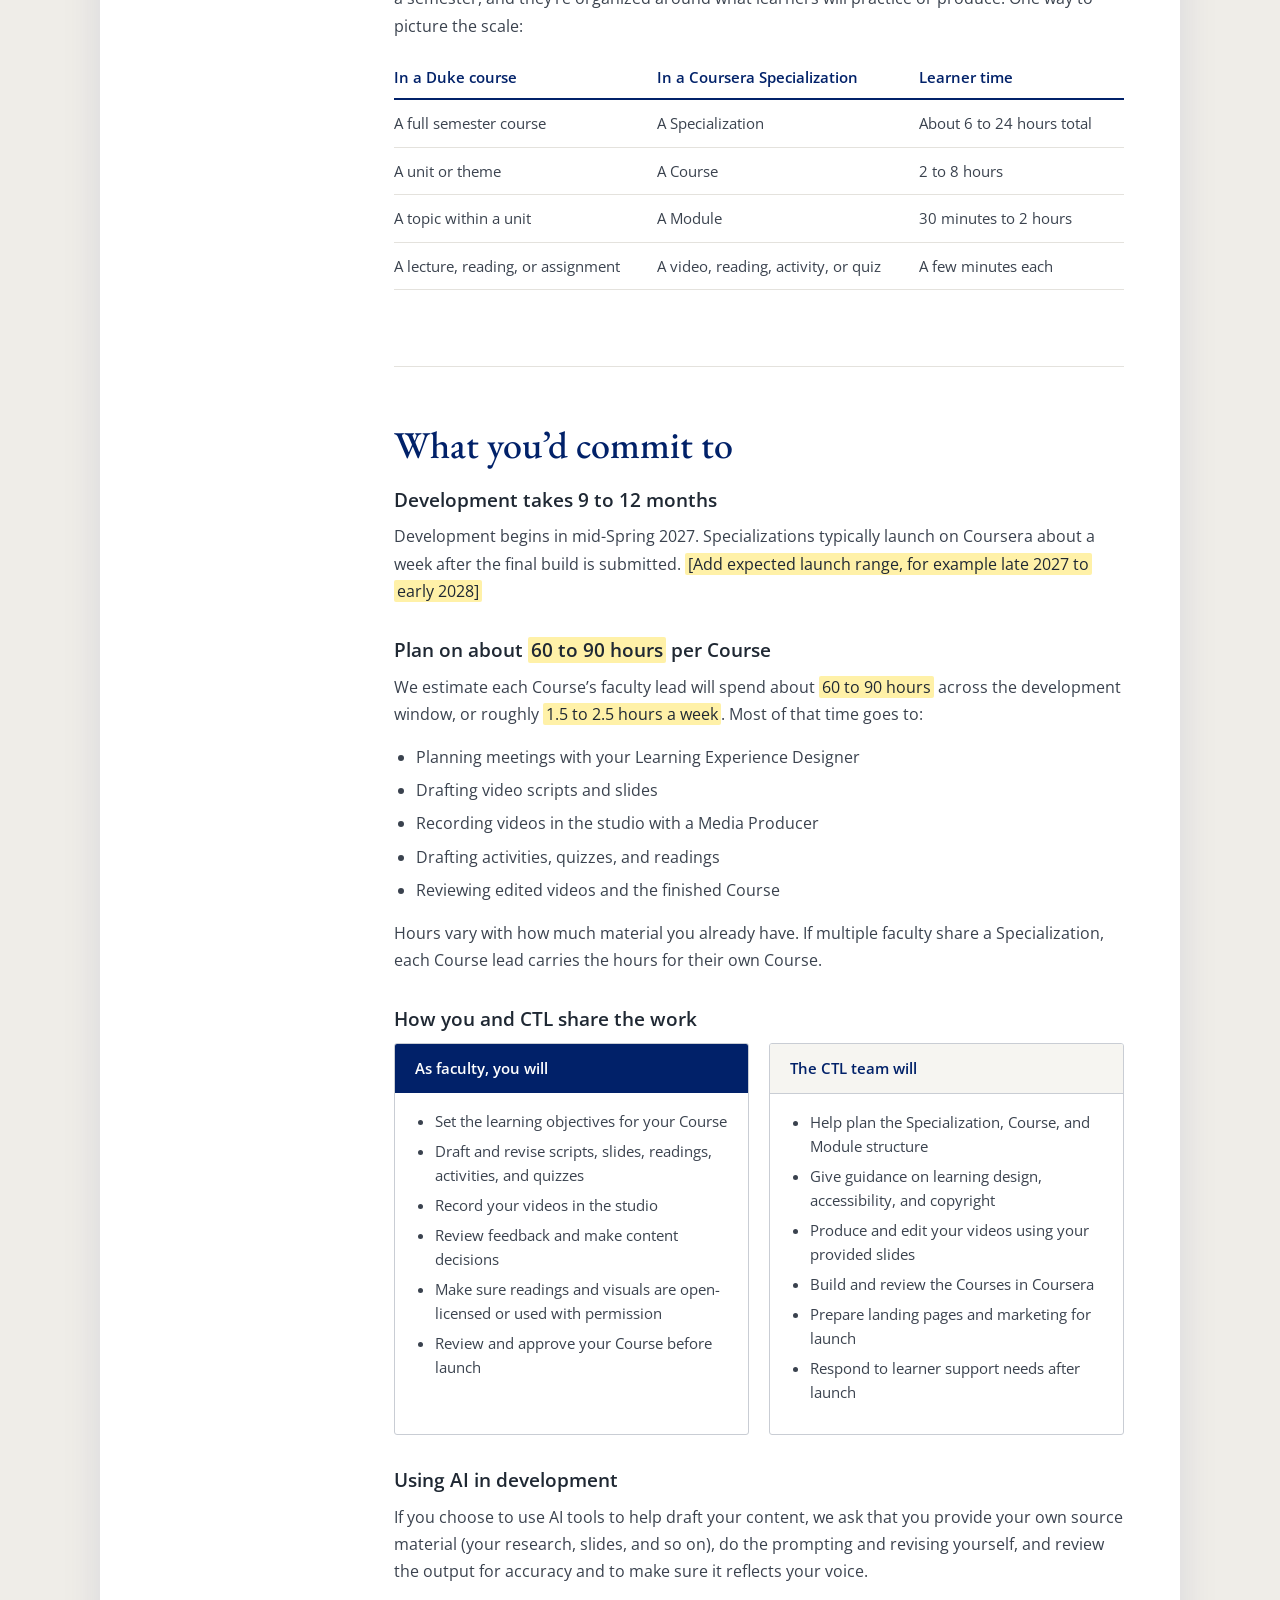
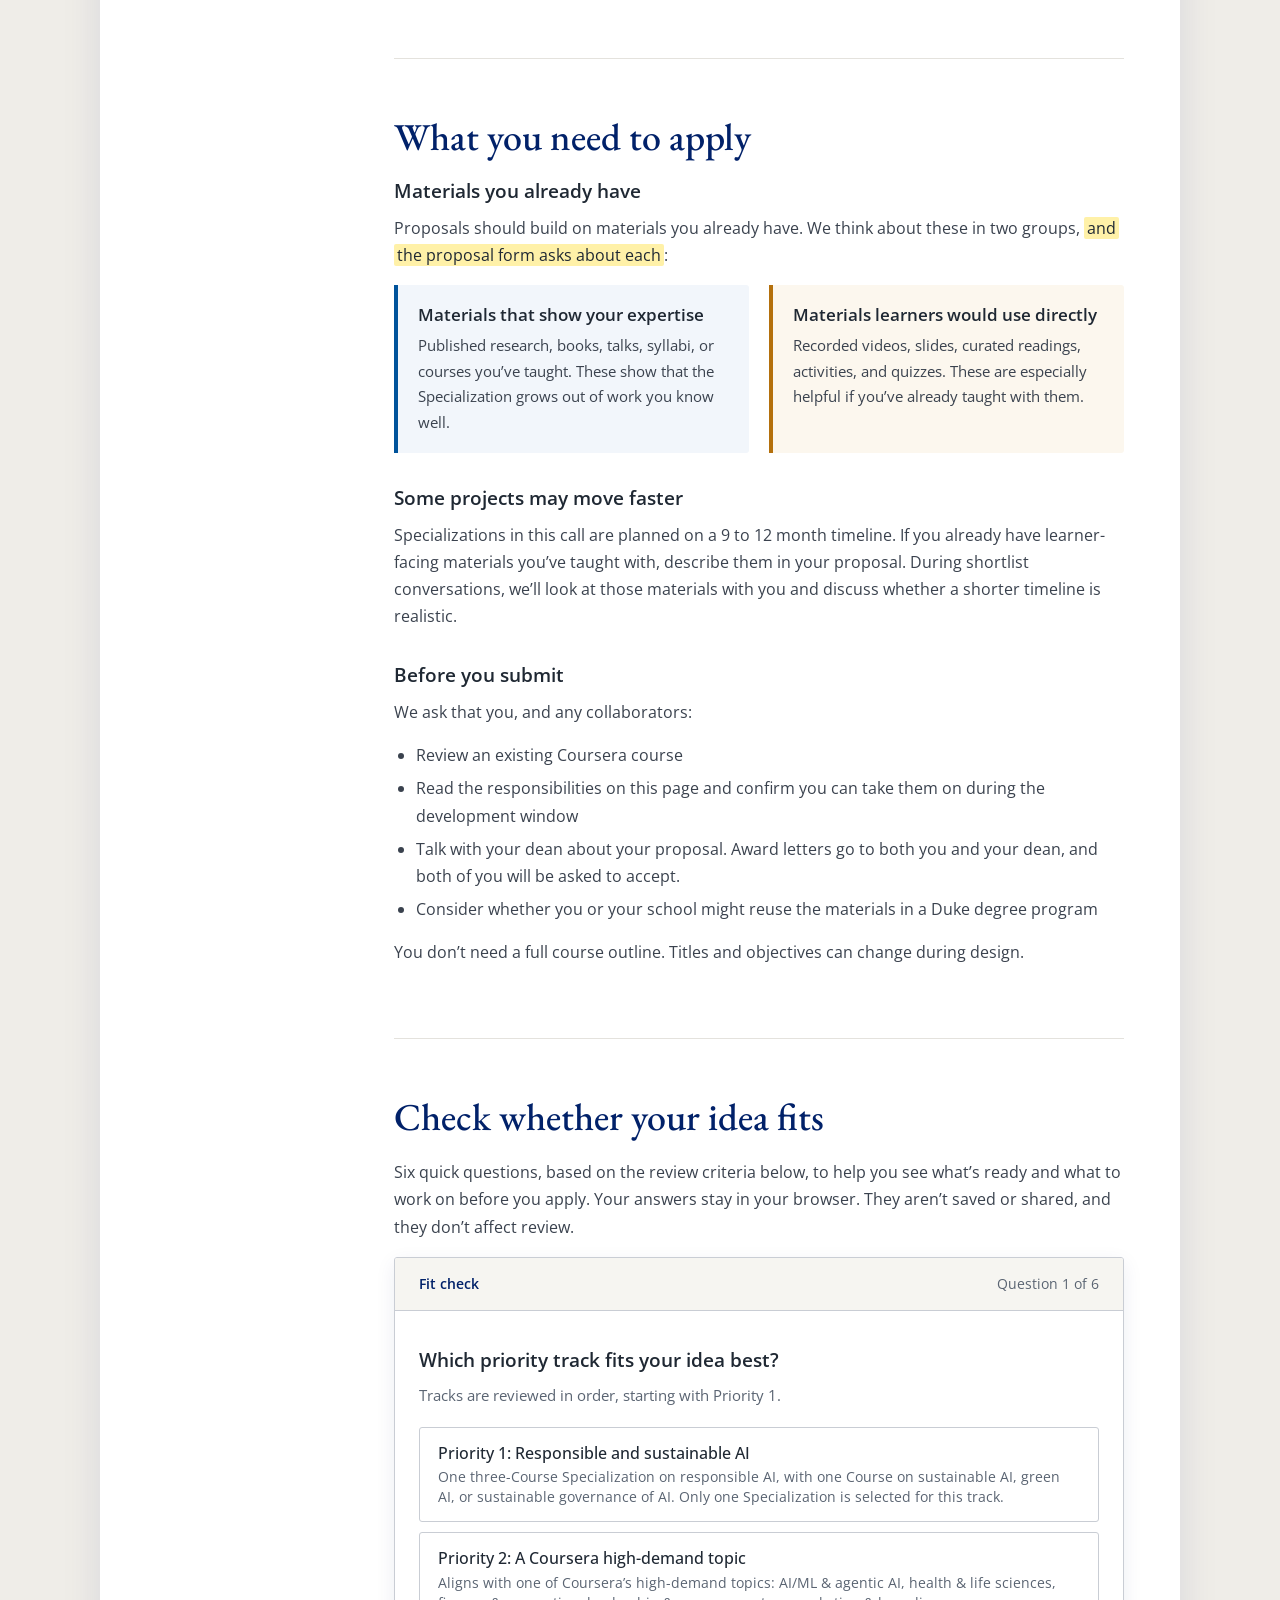
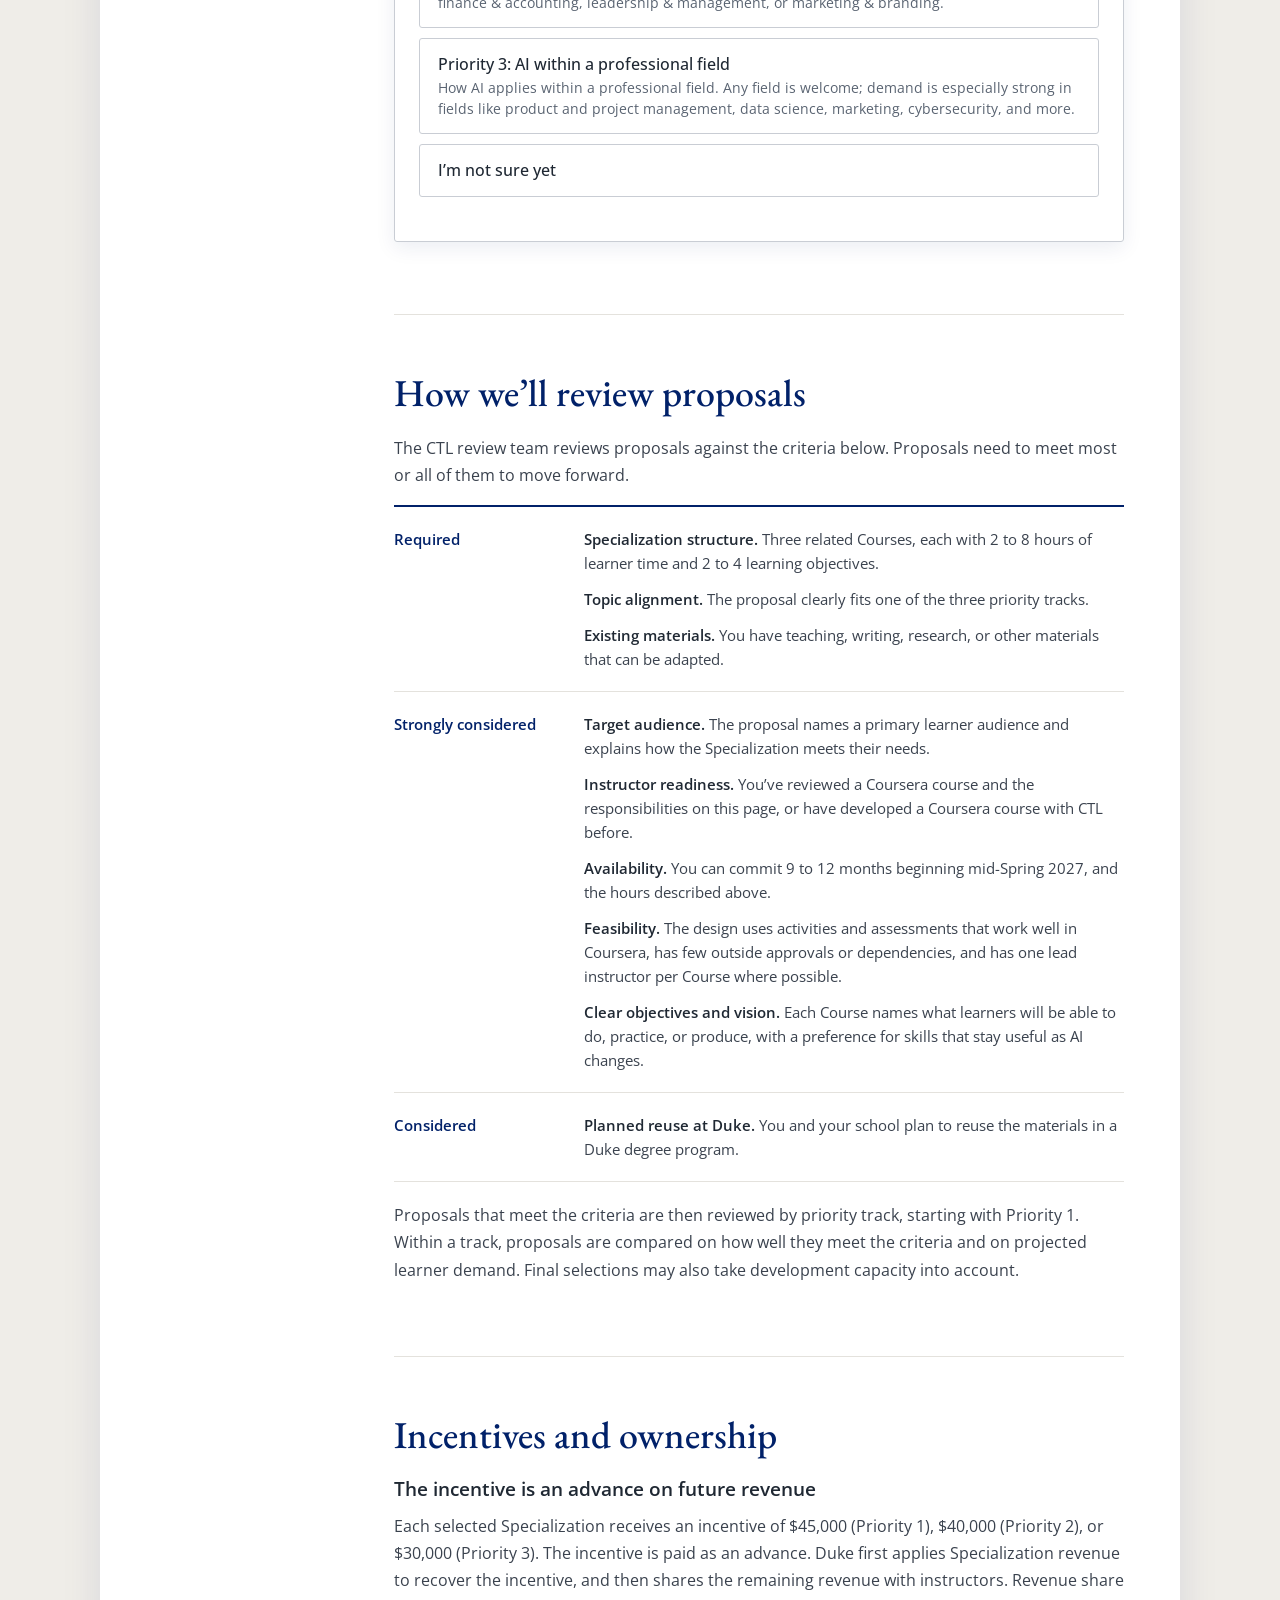
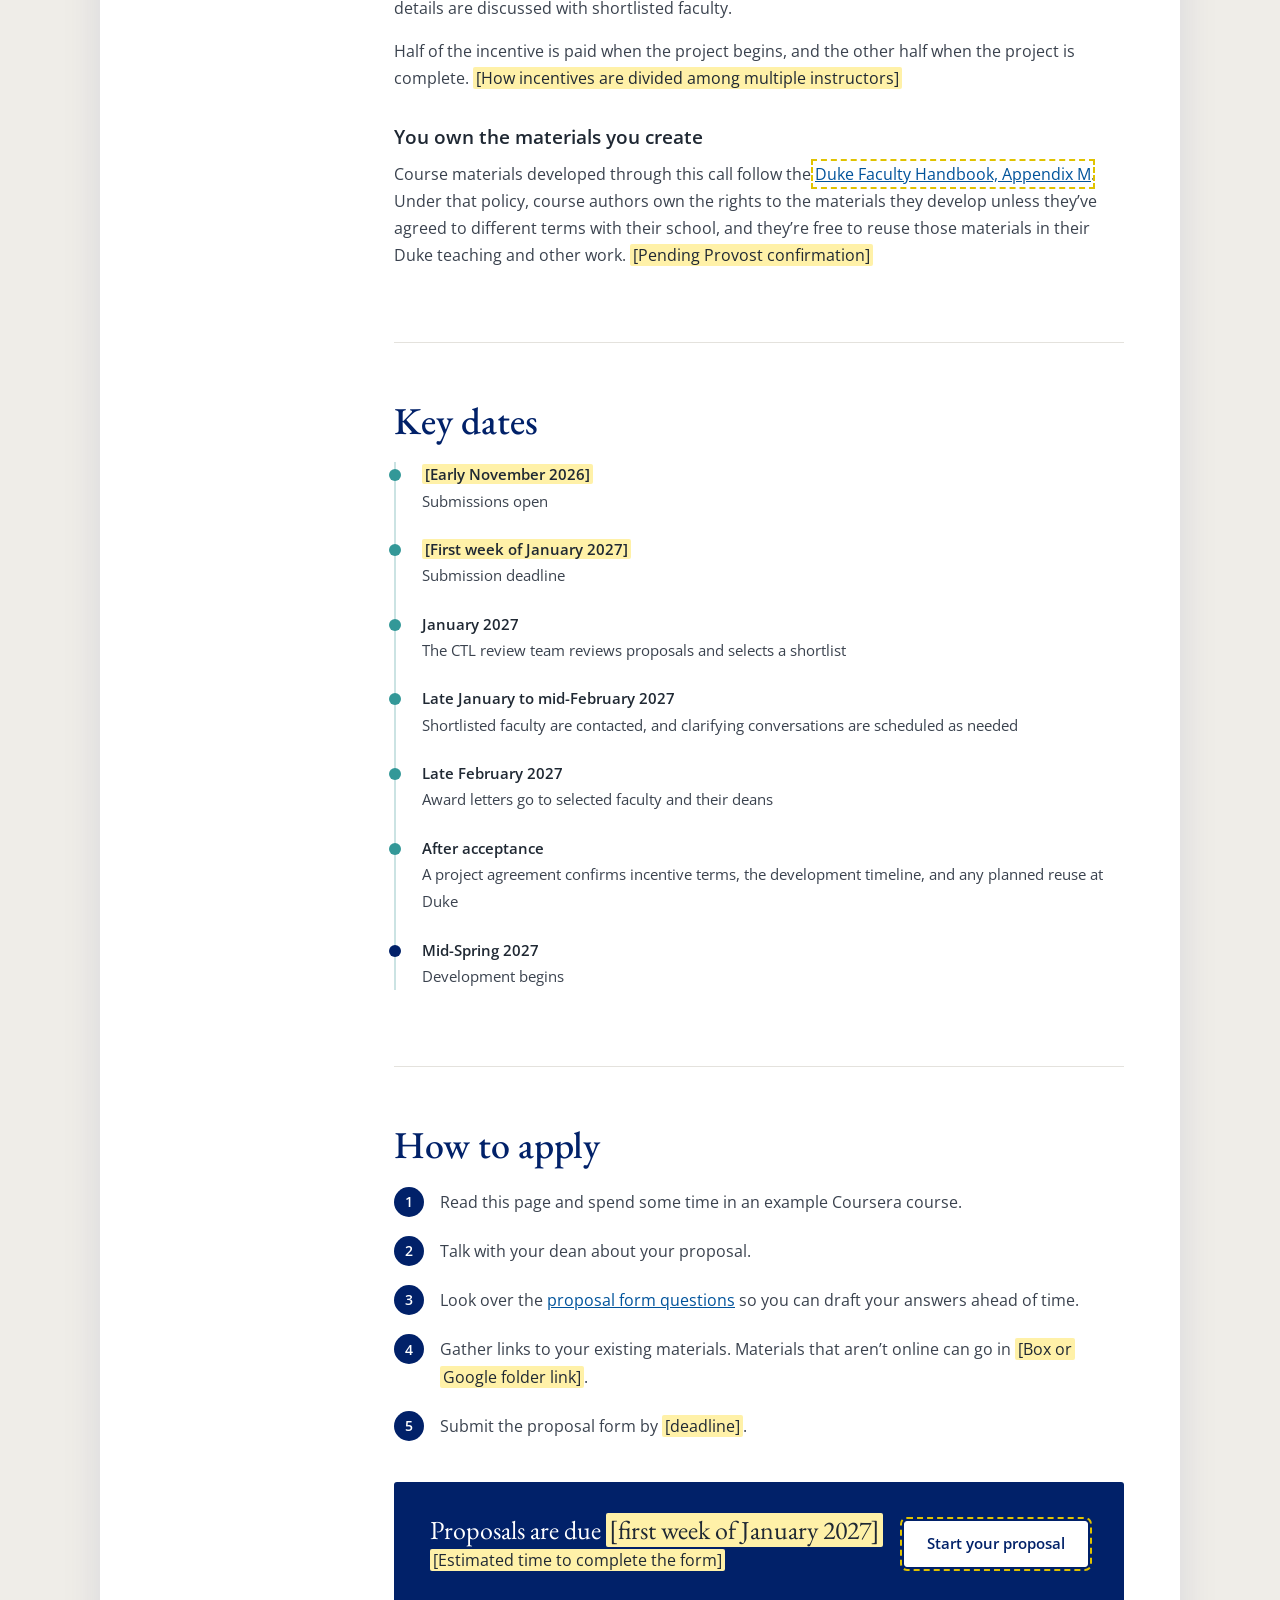
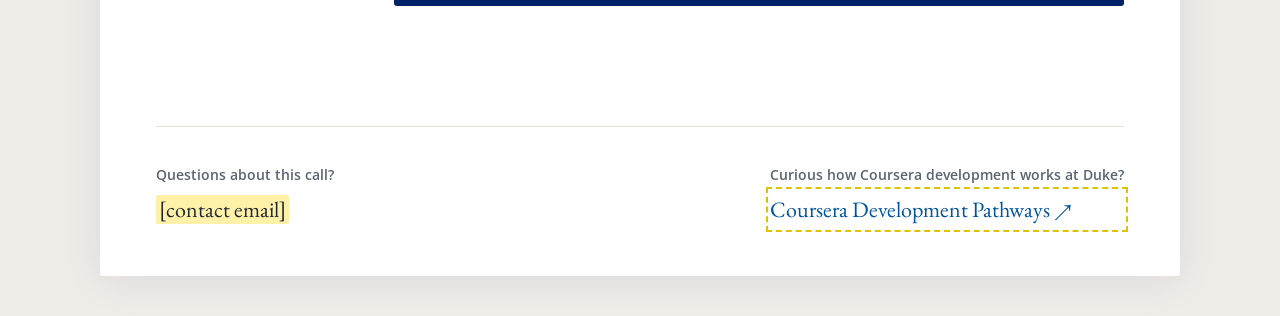
==== commit 5a7b575b: "Flag "proposal form asks about each" pending form-question decision Highlights the clause tying this" ====
--- a/index.html
+++ b/index.html
@@ -166,7 +166,7 @@
 <section class="section" id="apply-needs" aria-labelledby="needs-h">
 <h2 id="needs-h">What you need to apply</h2>
 <h3>Materials you already have</h3>
-<p>Proposals should build on materials you already have. We think about these in two groups, and the proposal form asks about each:</p>
+<p>Proposals should build on materials you already have. We think about these in two groups, <span class="tbd">and the proposal form asks about each</span>:</p>
 <div class="materials">
 <div class="material expertise"><h3>Materials that show your expertise</h3><p>Published research, books, talks, syllabi, or courses you’ve taught. These show that the Specialization grows out of work you know well.</p></div>
 <div class="material"><h3>Materials learners would use directly</h3><p>Recorded videos, slides, curated readings, activities, and quizzes. These are especially helpful if you’ve already taught with them.</p></div>
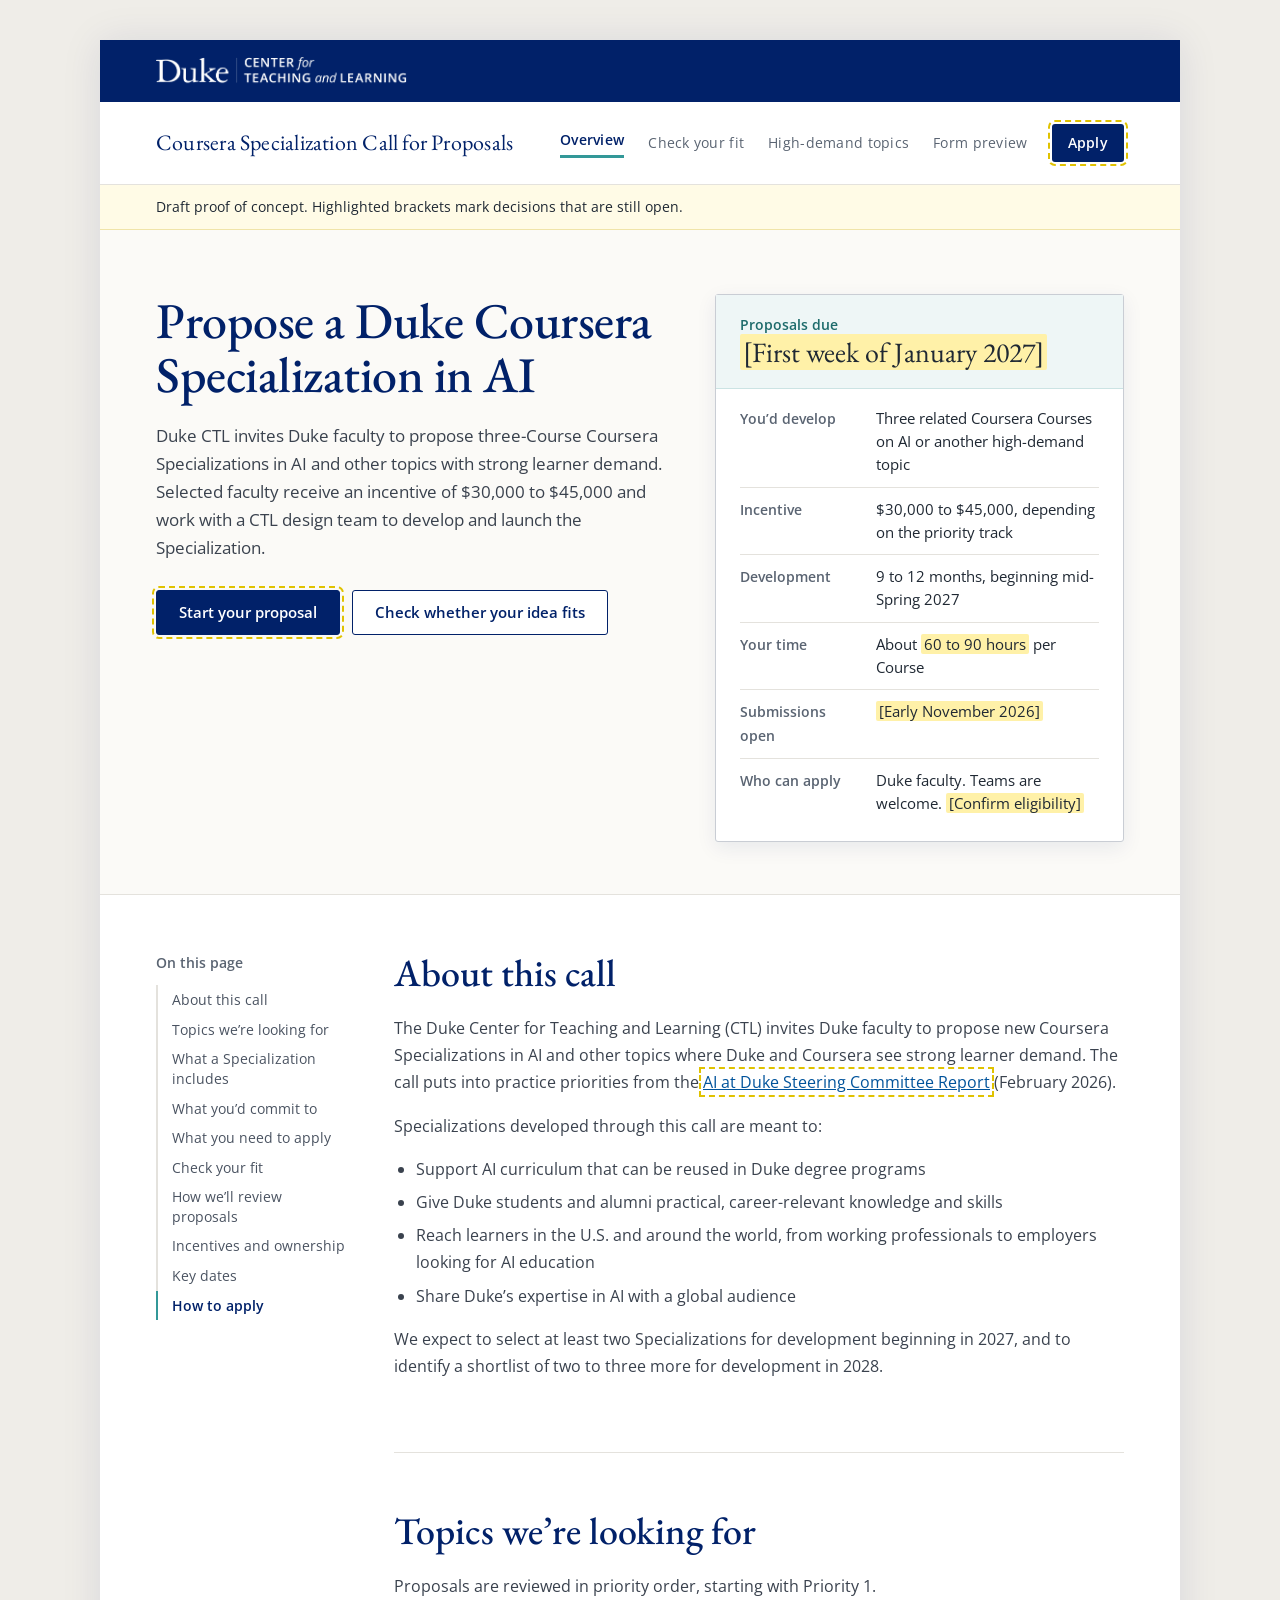
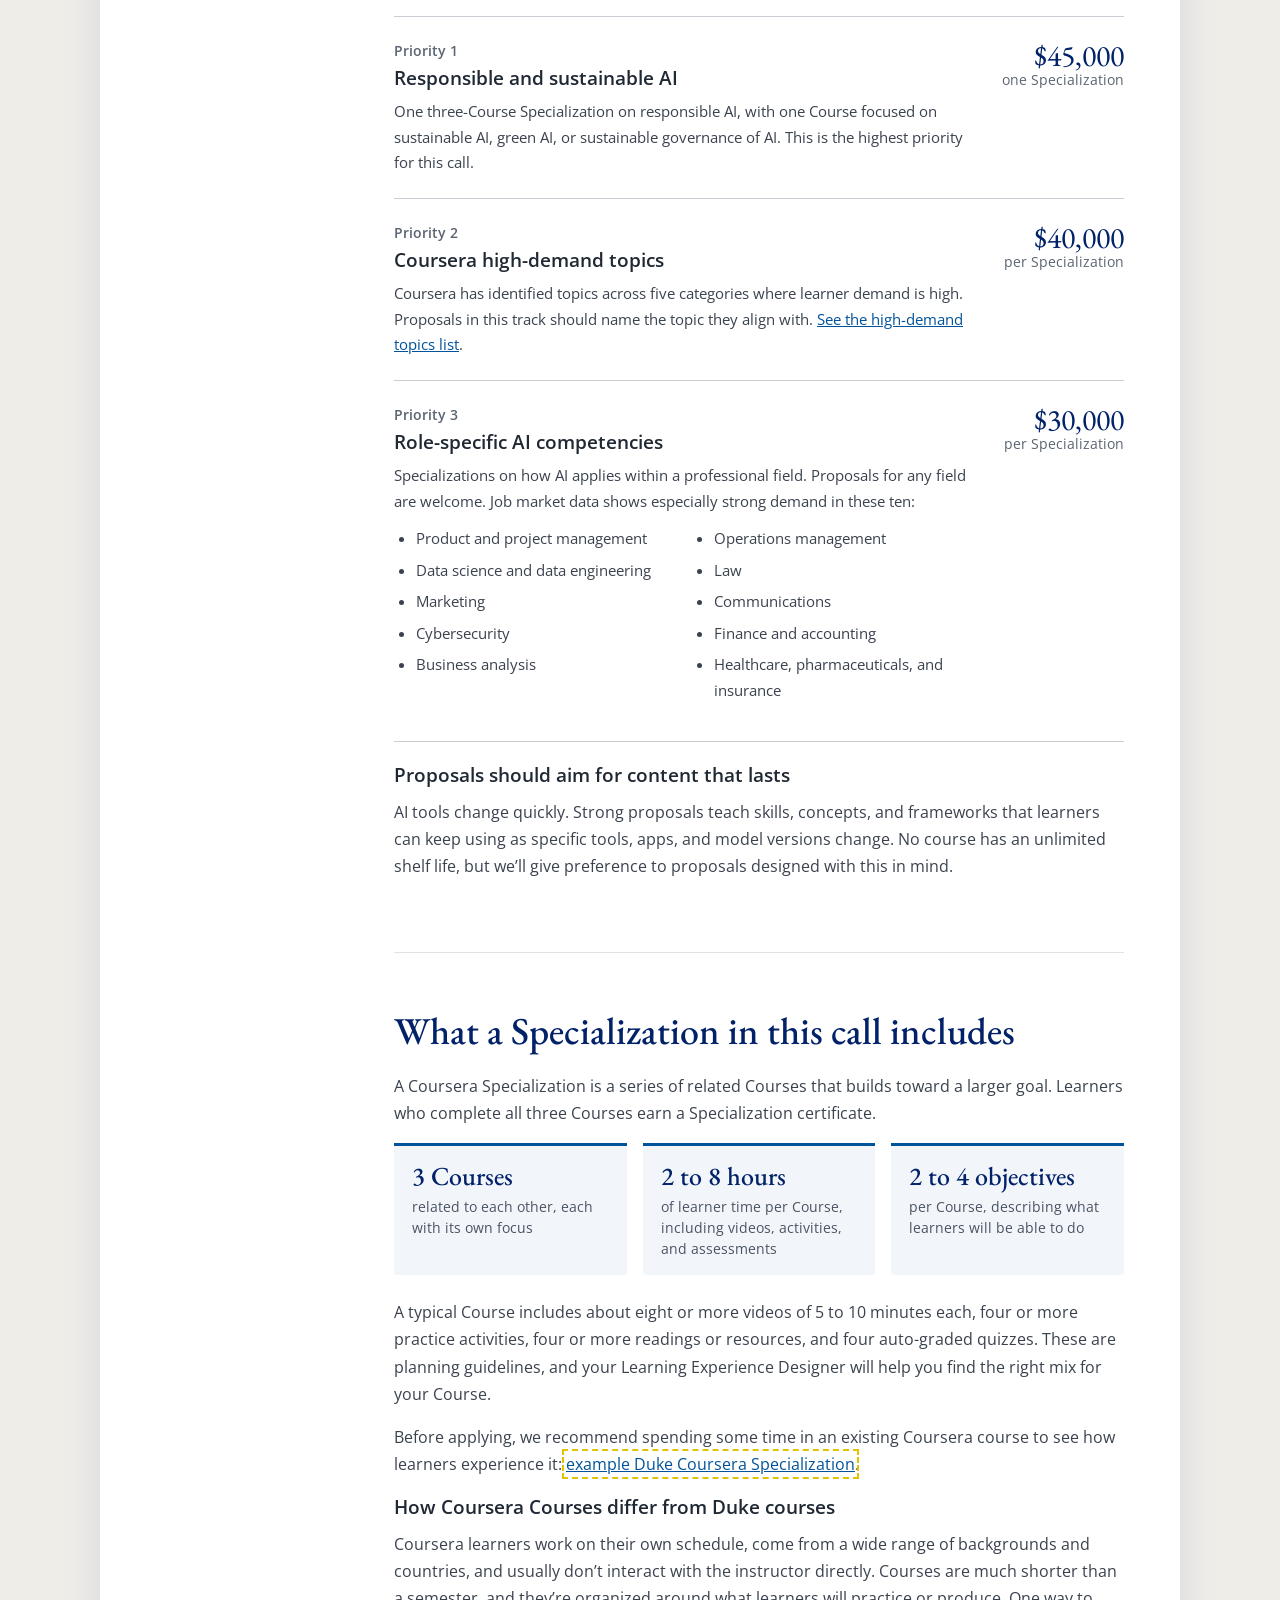
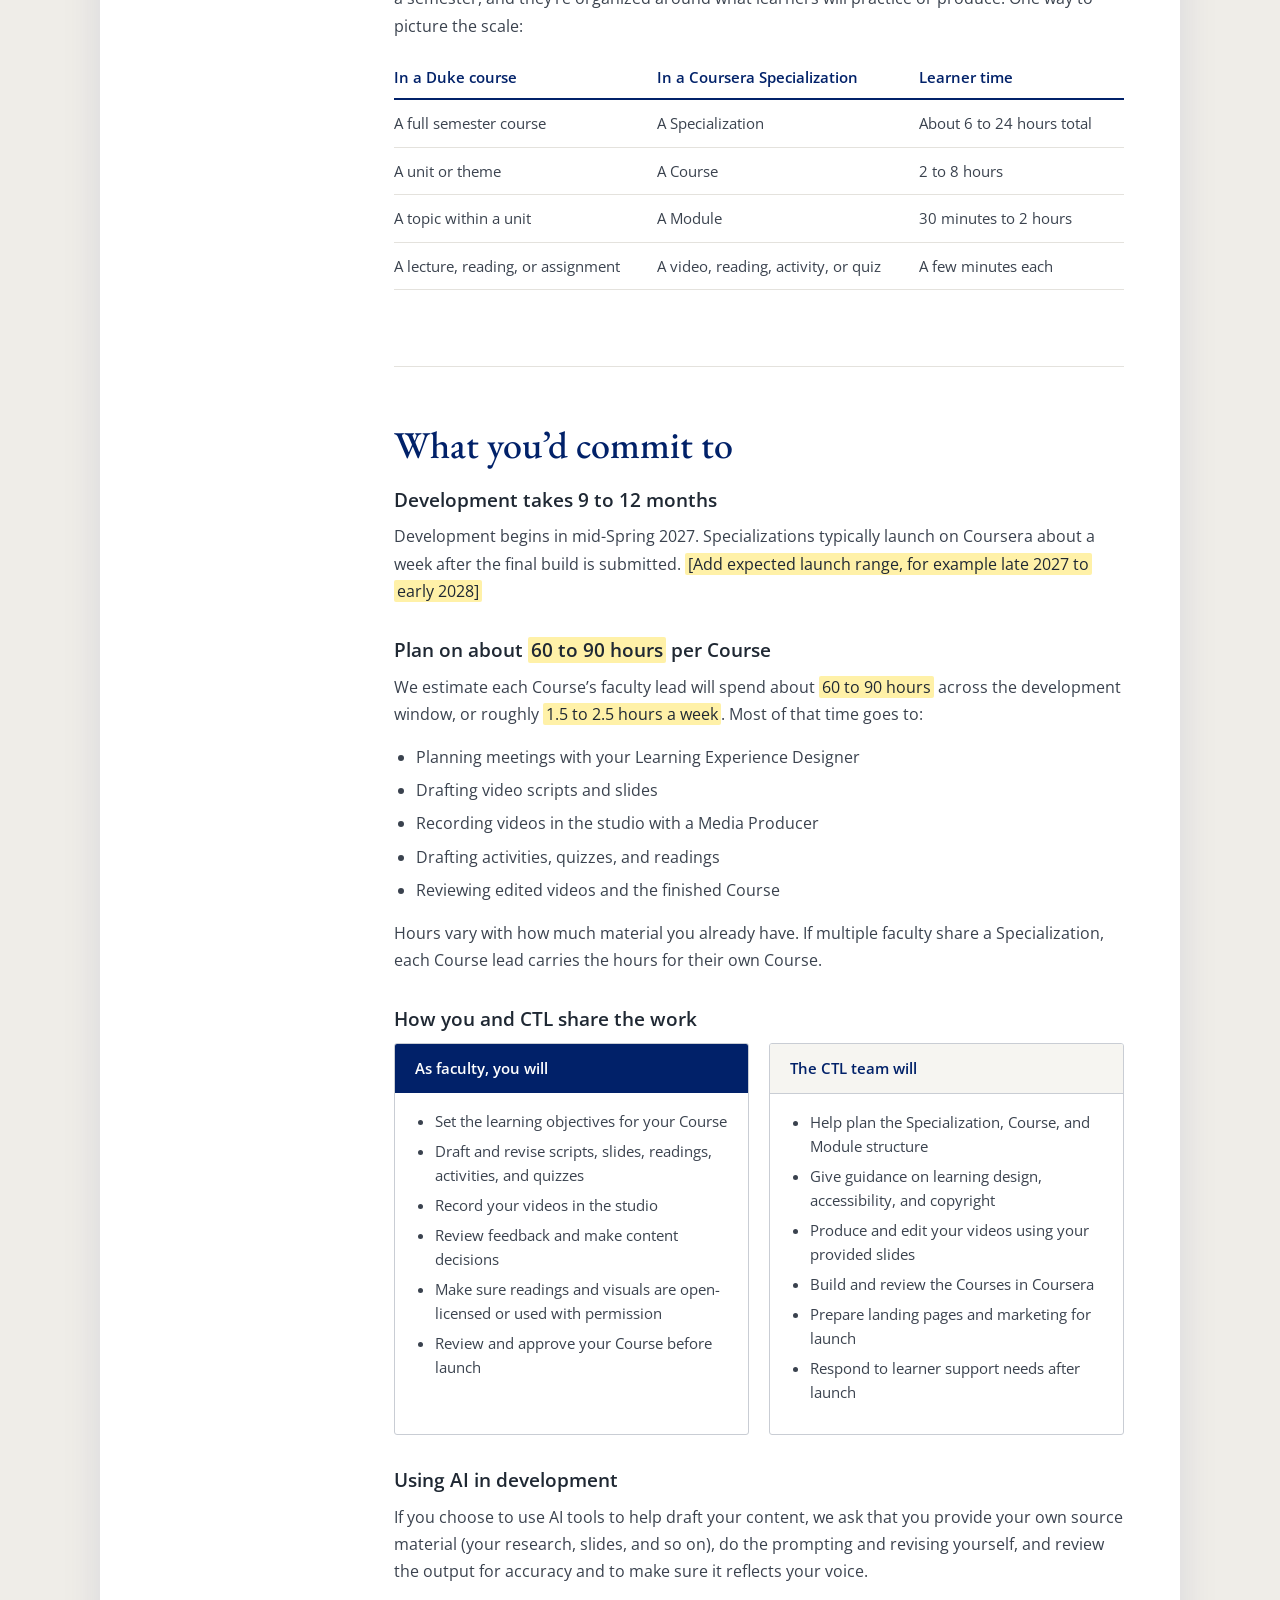
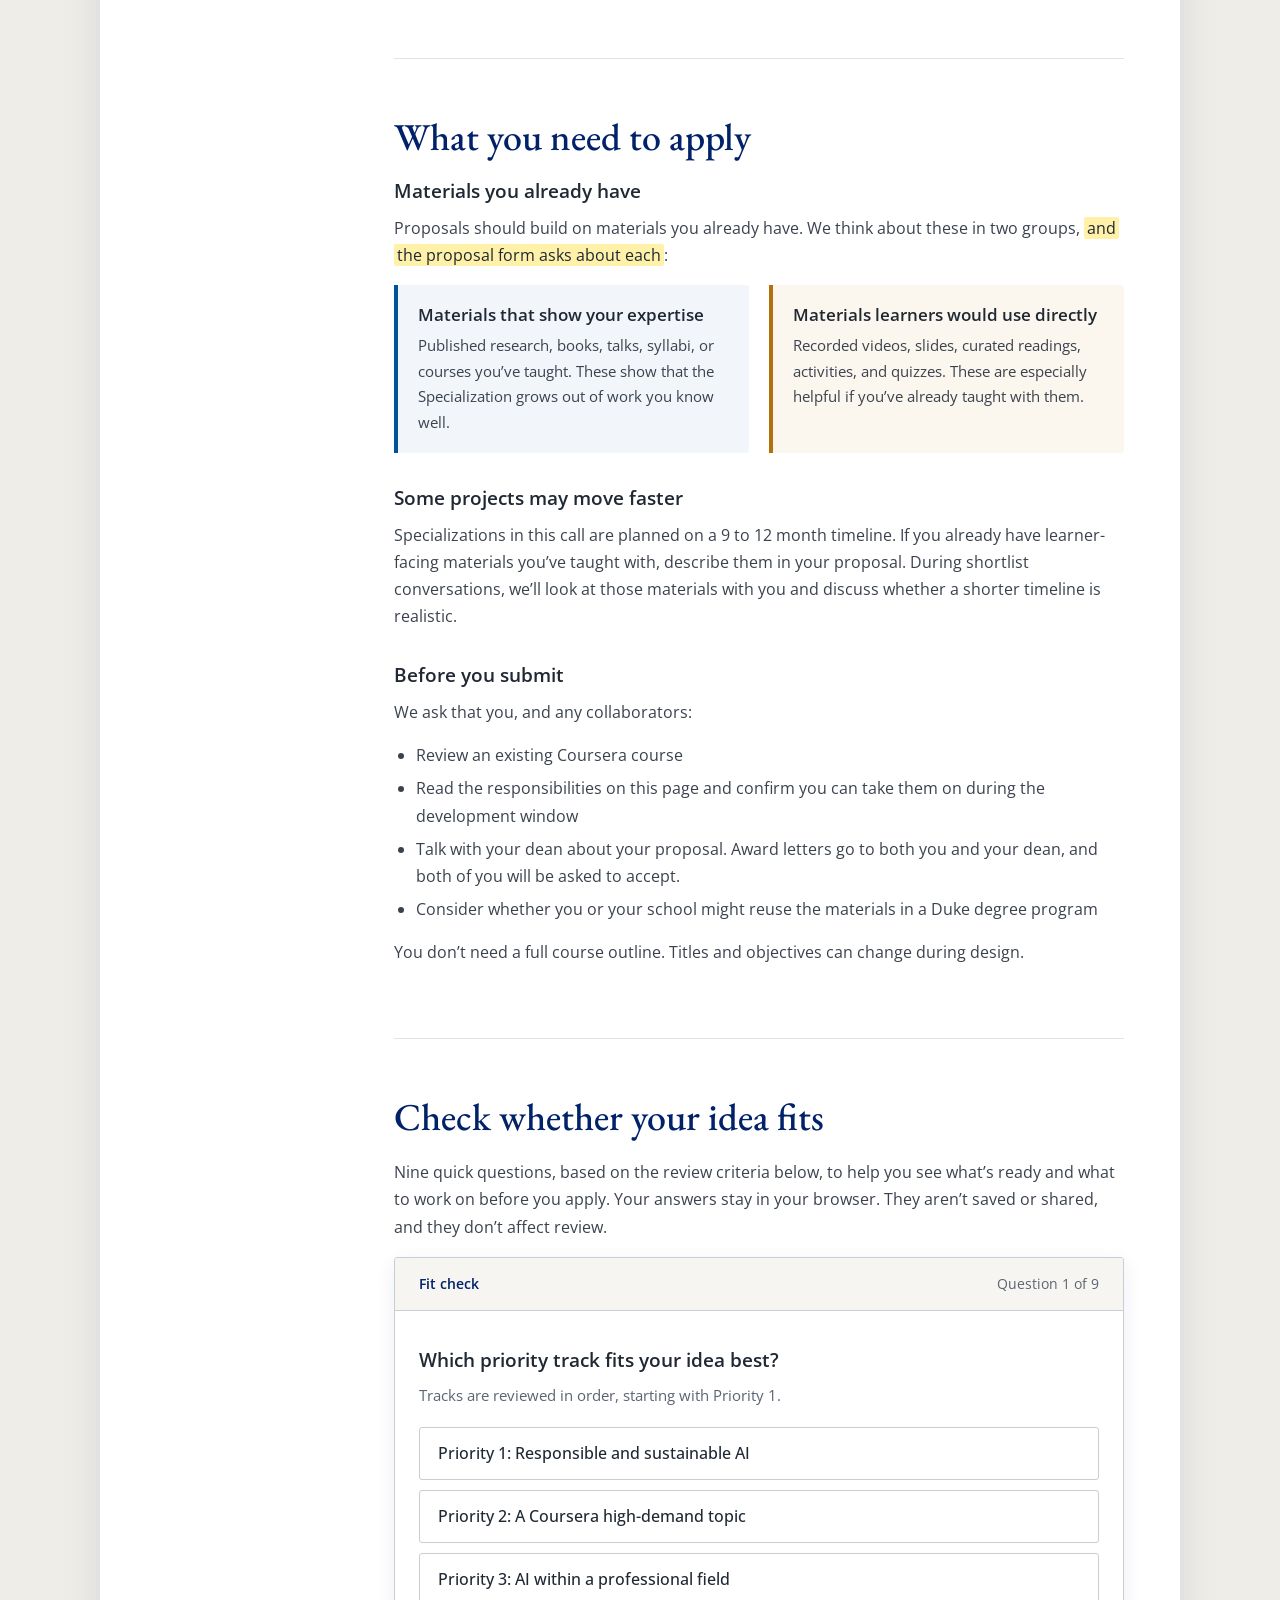
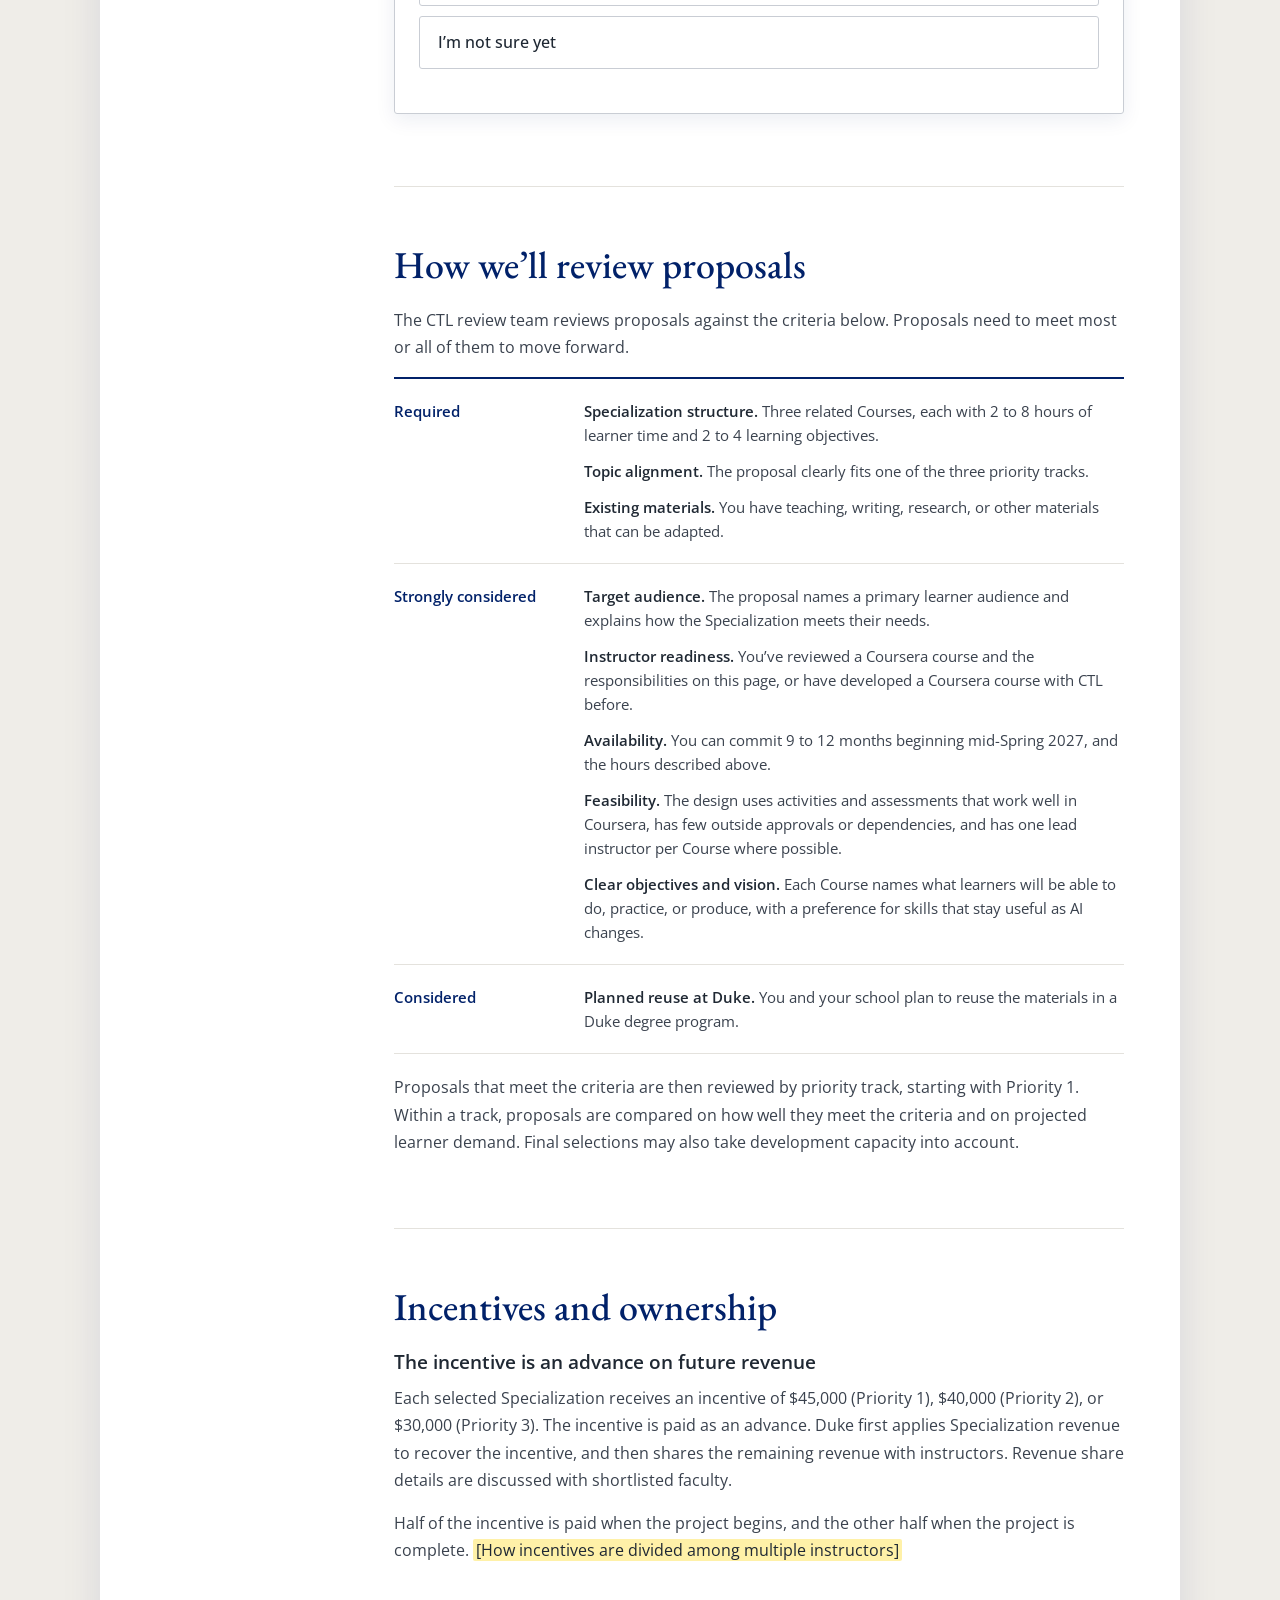
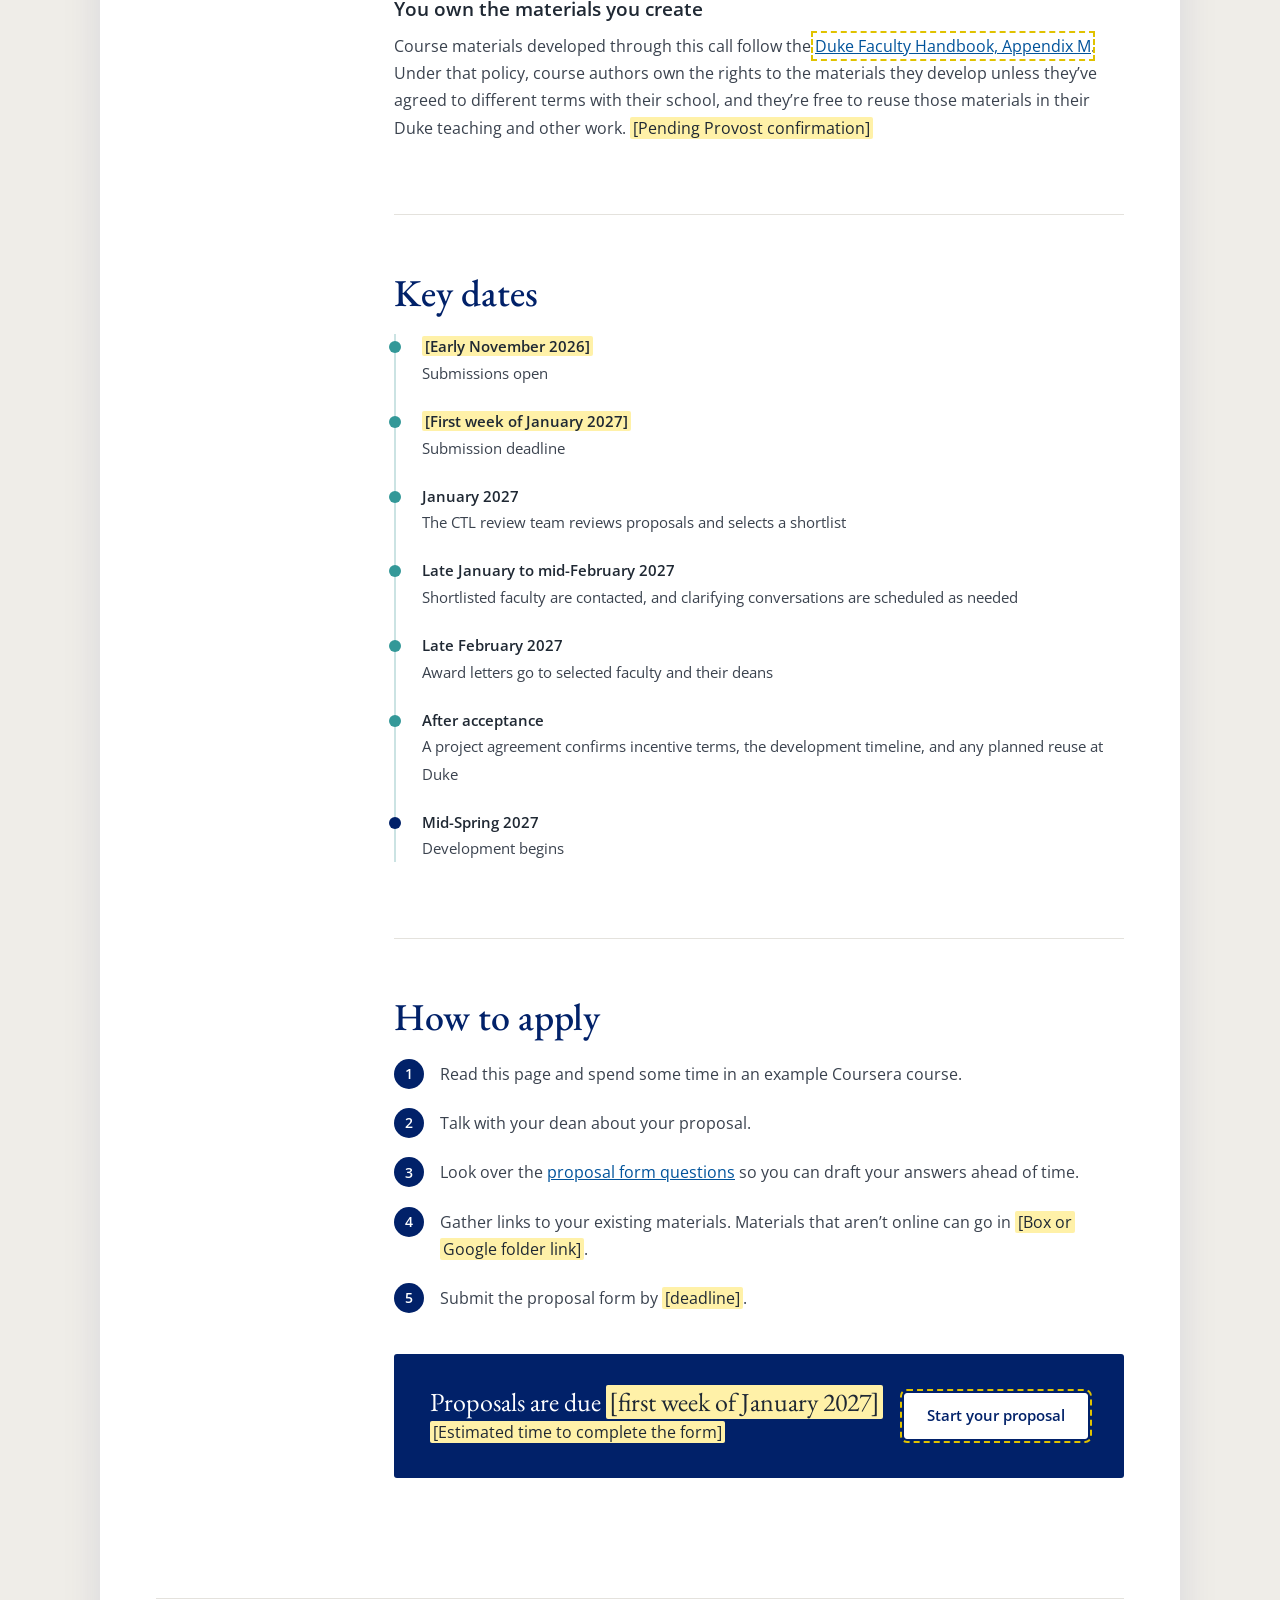
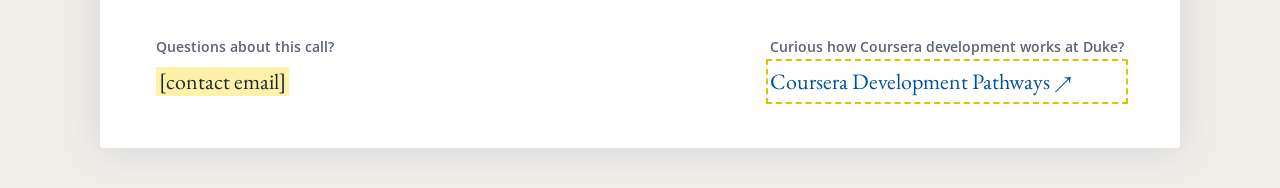
==== commit 9b88ac6b: "Expand fit check to nine questions, move dean check to a standing line - Replace the six-question QU" ====
--- a/index.html
+++ b/index.html
@@ -186,7 +186,7 @@
 
 <section class="section" id="fit-check" aria-labelledby="fit-h">
 <h2 id="fit-h">Check whether your idea fits</h2>
-<p>Six quick questions, based on the review criteria below, to help you see what’s ready and what to work on before you apply. Your answers stay in your browser. They aren’t saved or shared, and they don’t affect review.</p>
+<p>Nine quick questions, based on the review criteria below, to help you see what’s ready and what to work on before you apply. Your answers stay in your browser. They aren’t saved or shared, and they don’t affect review.</p>
 <div class="fit" id="fit-app">
 <div class="fit-head"><strong>Fit check</strong><span class="fit-progress" id="fit-progress" aria-live="polite"></span></div>
 <div class="fit-body" id="fit-body">
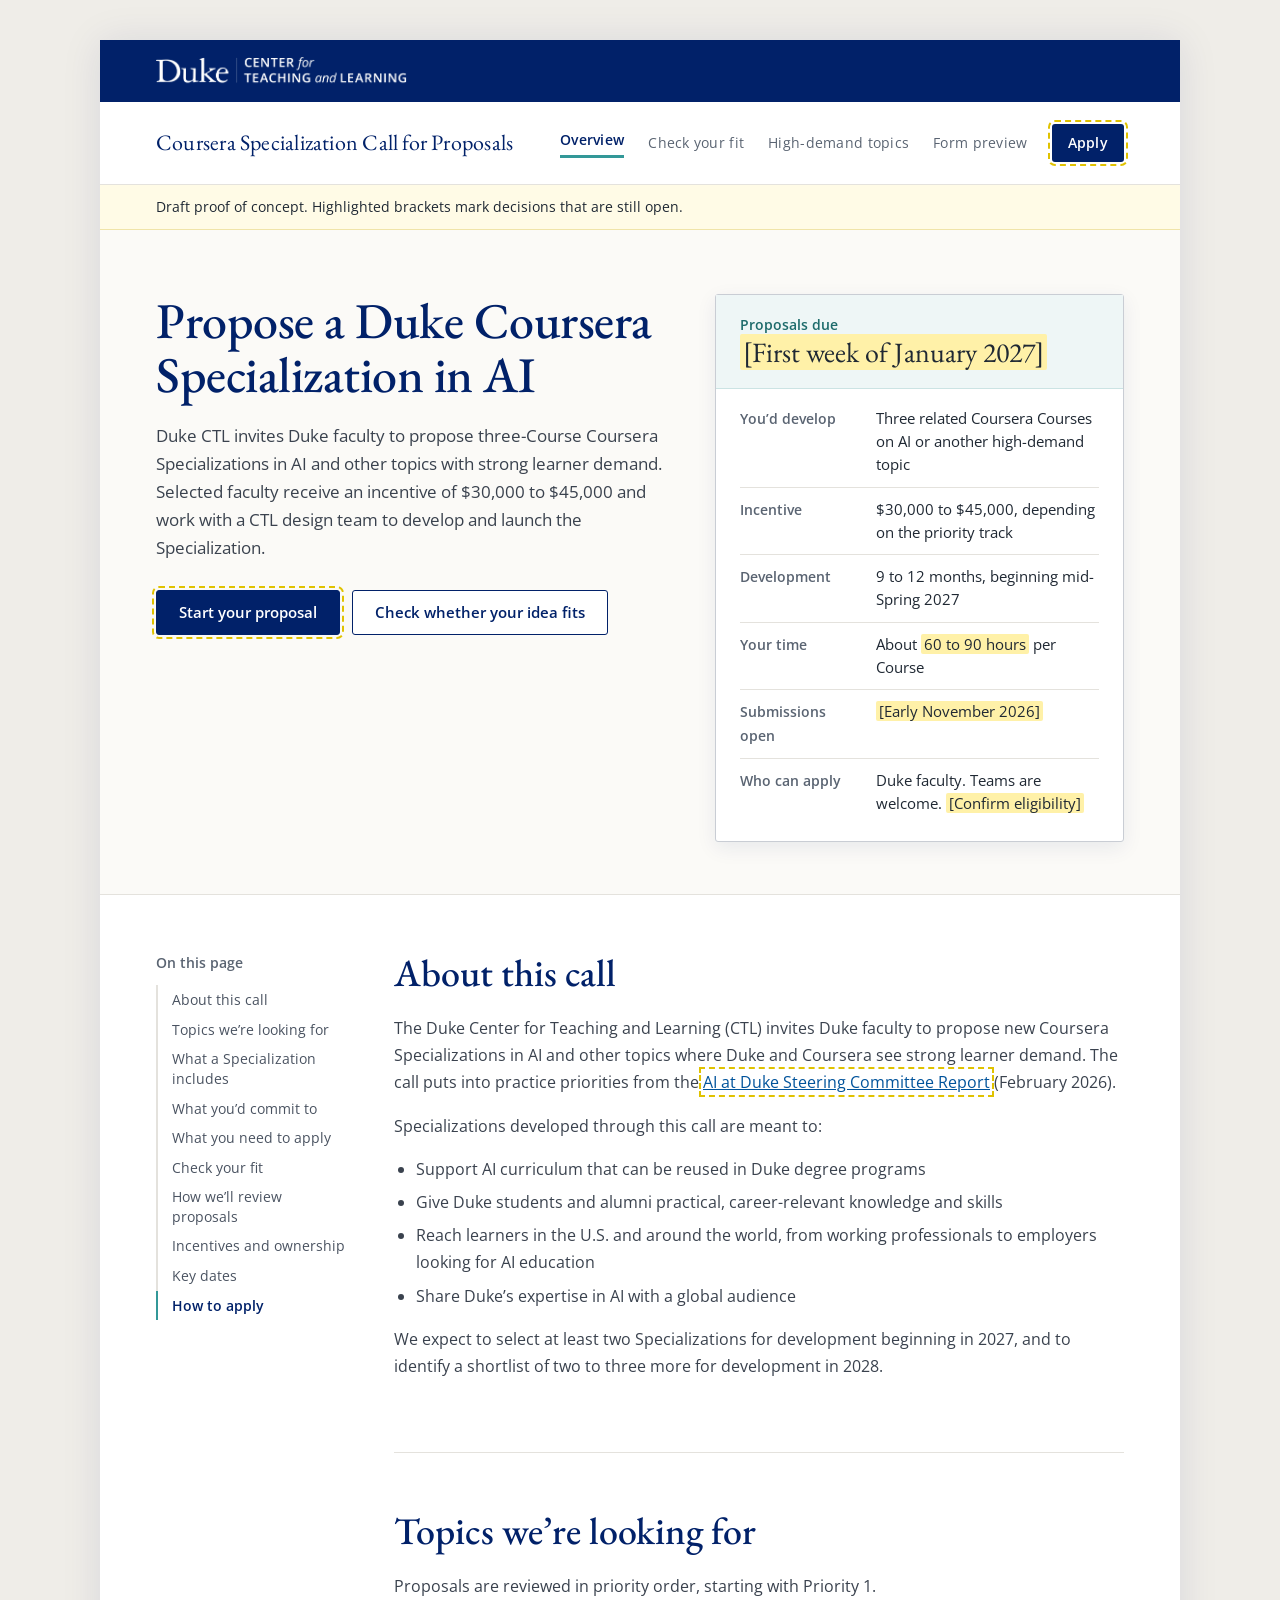
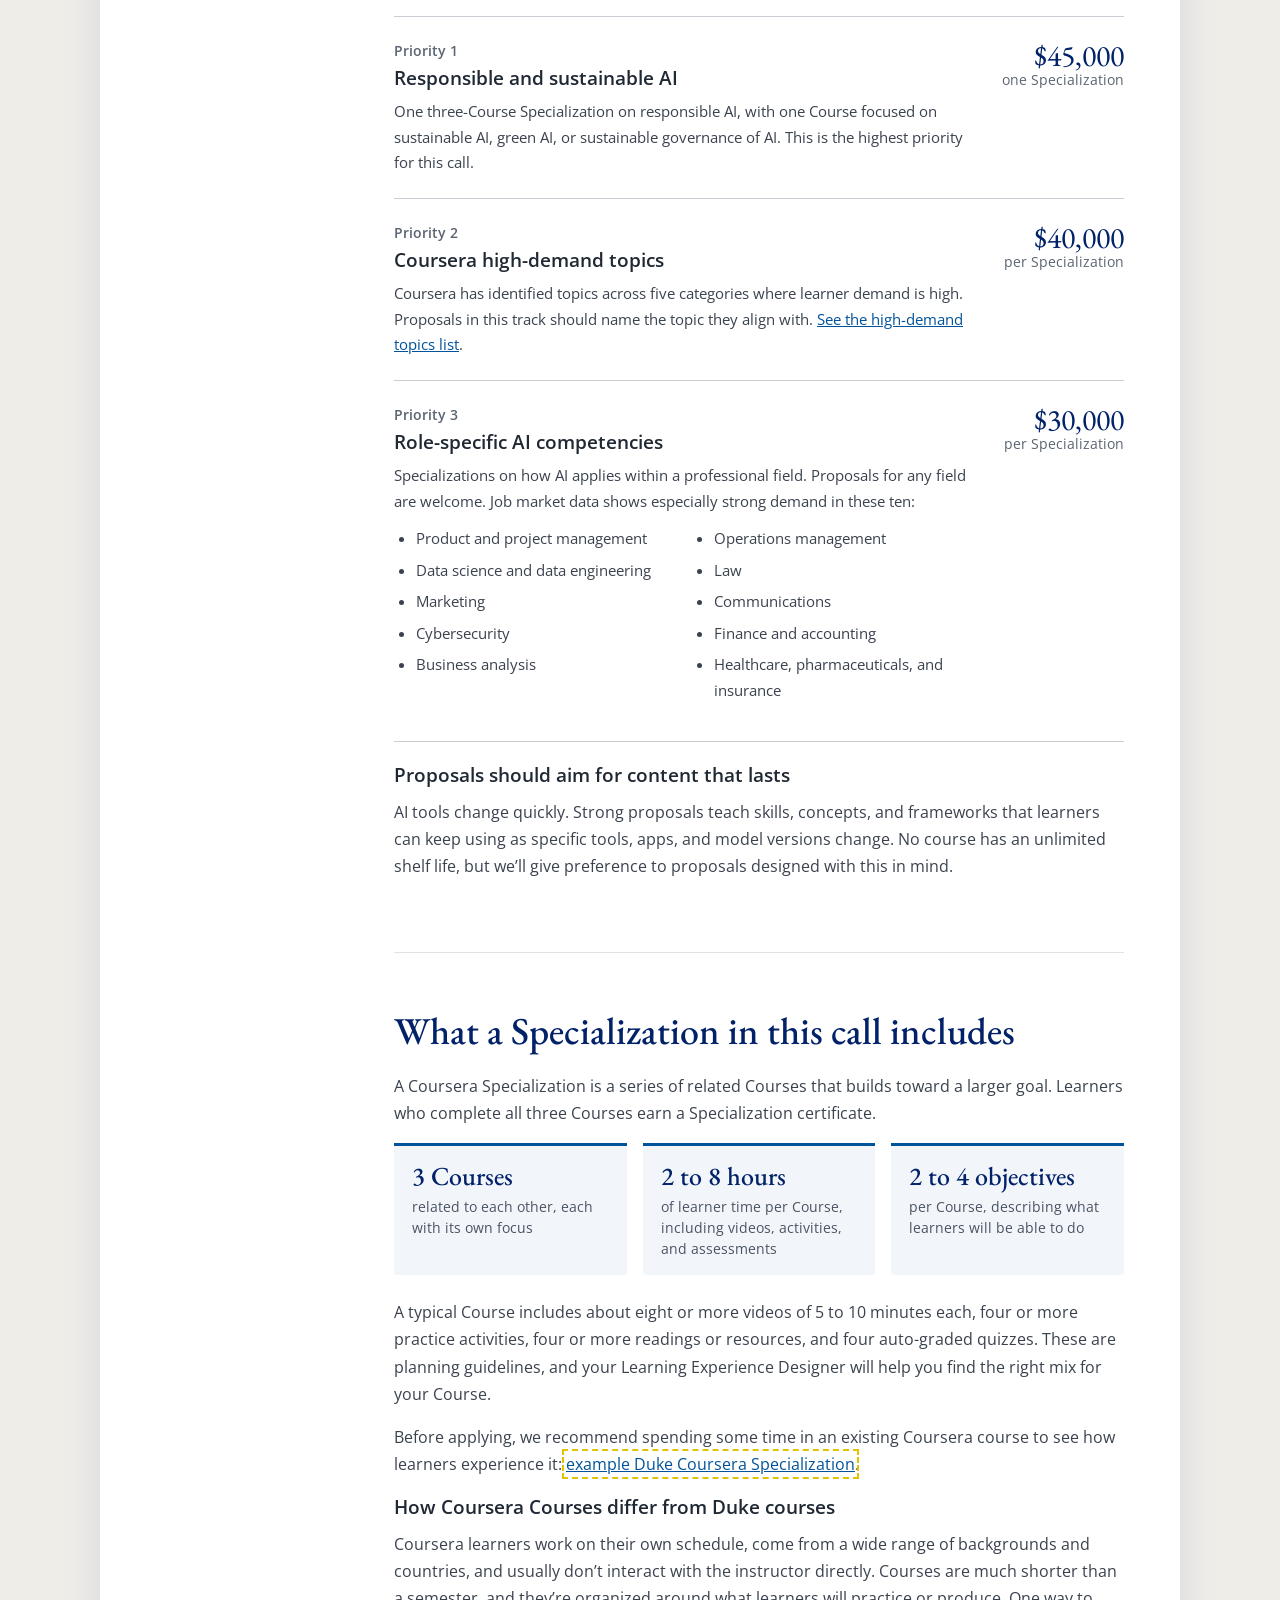
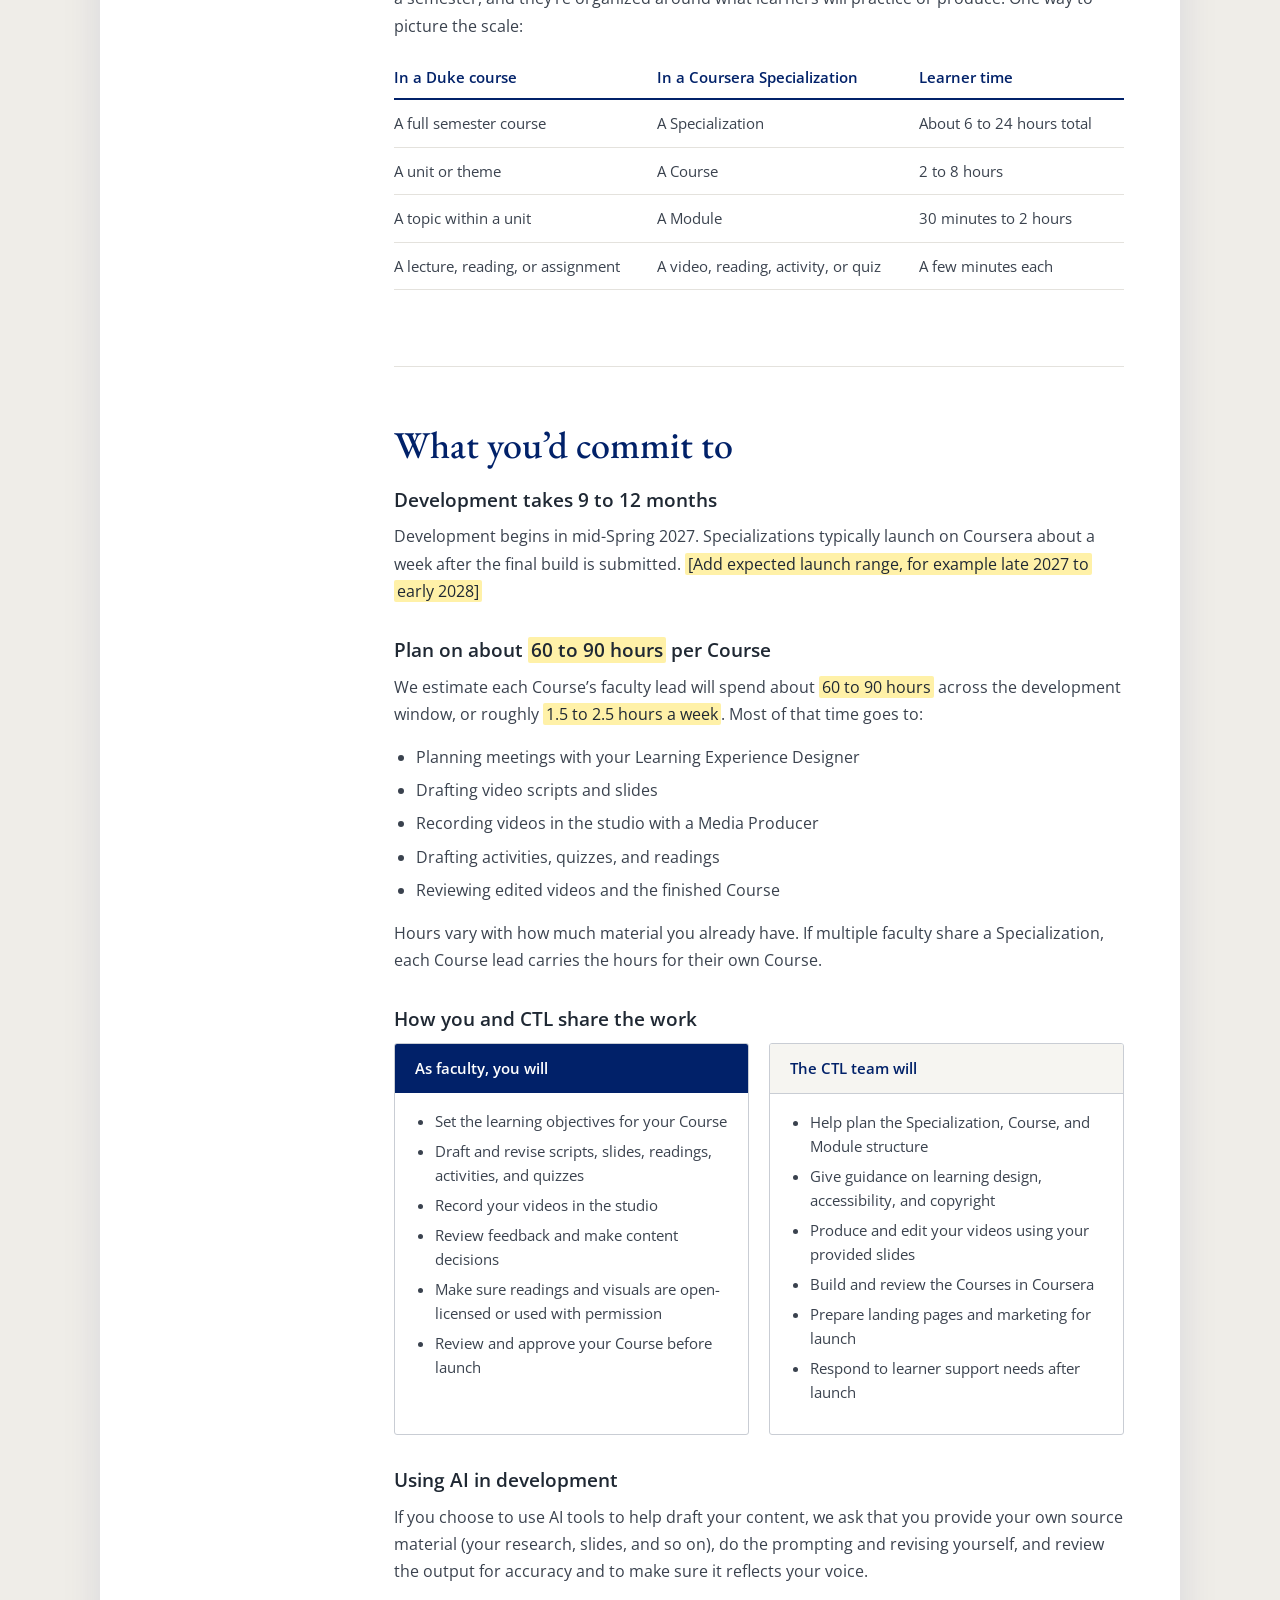
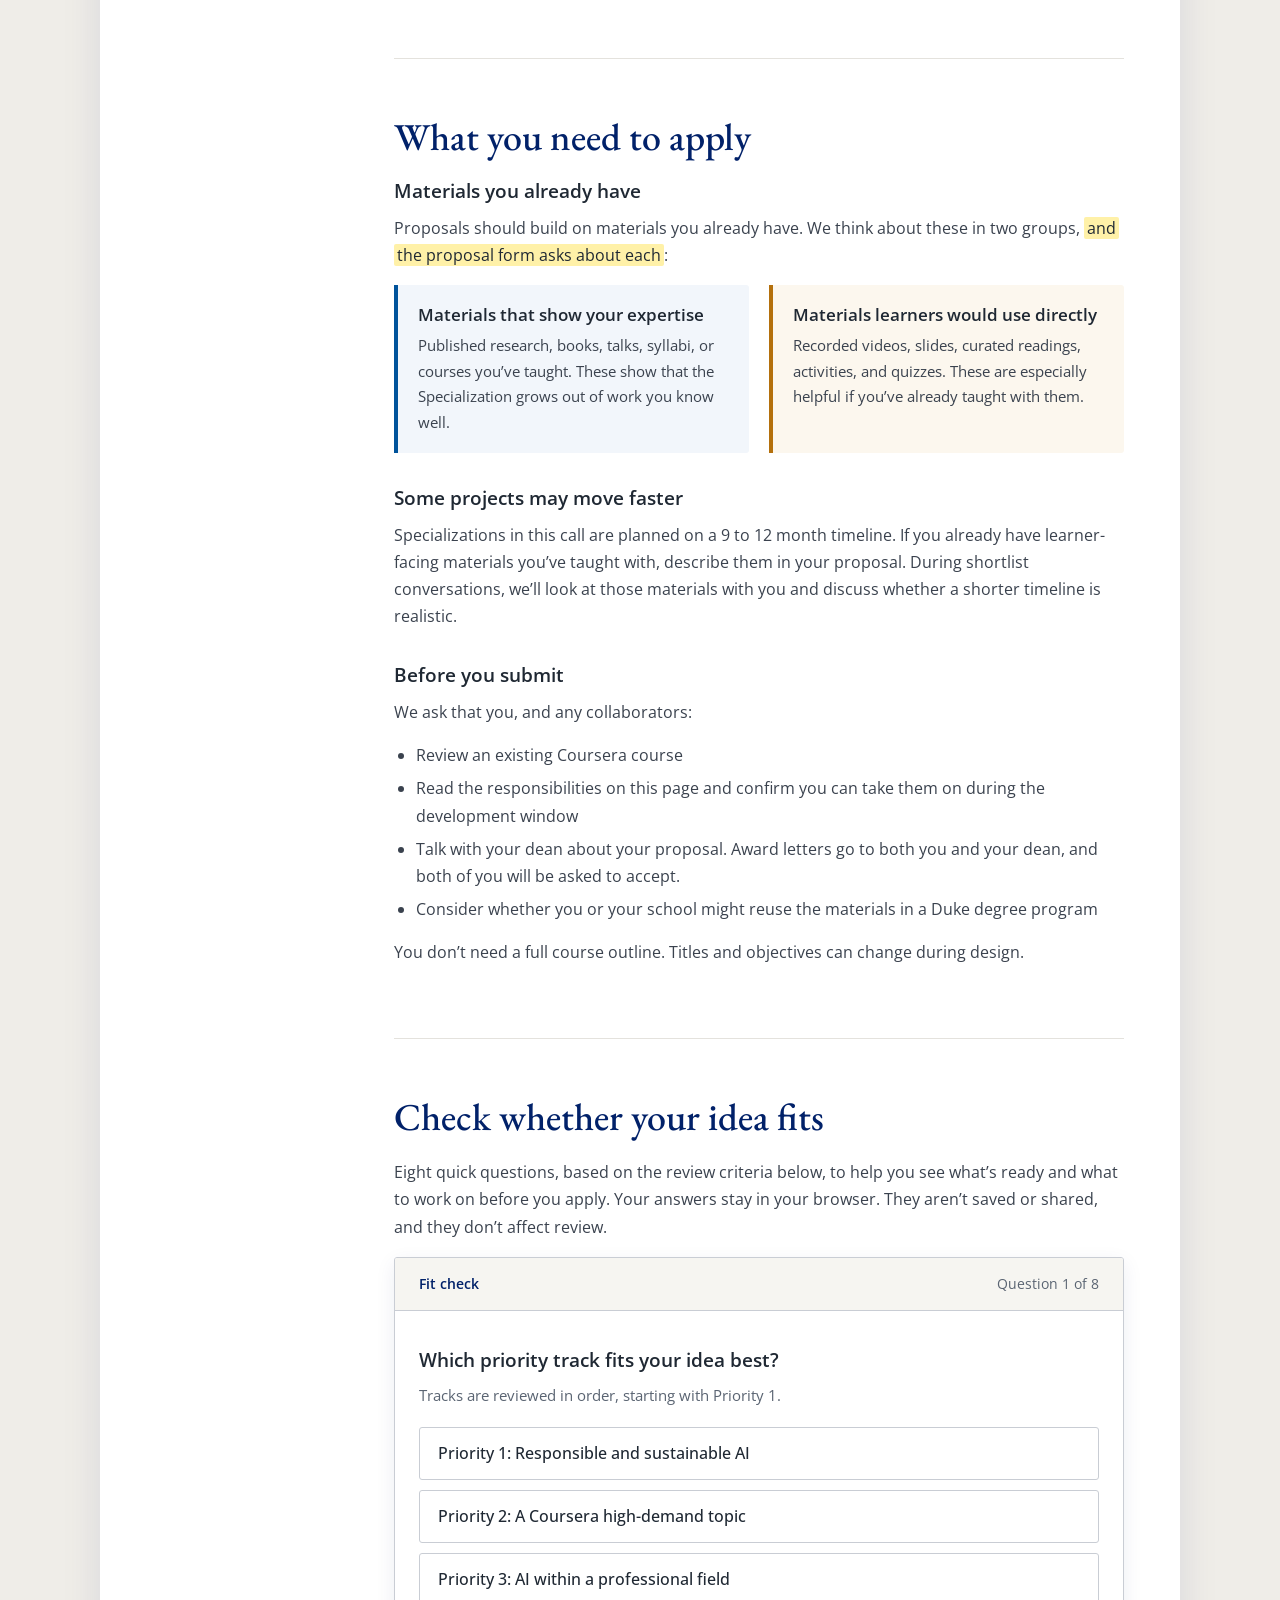
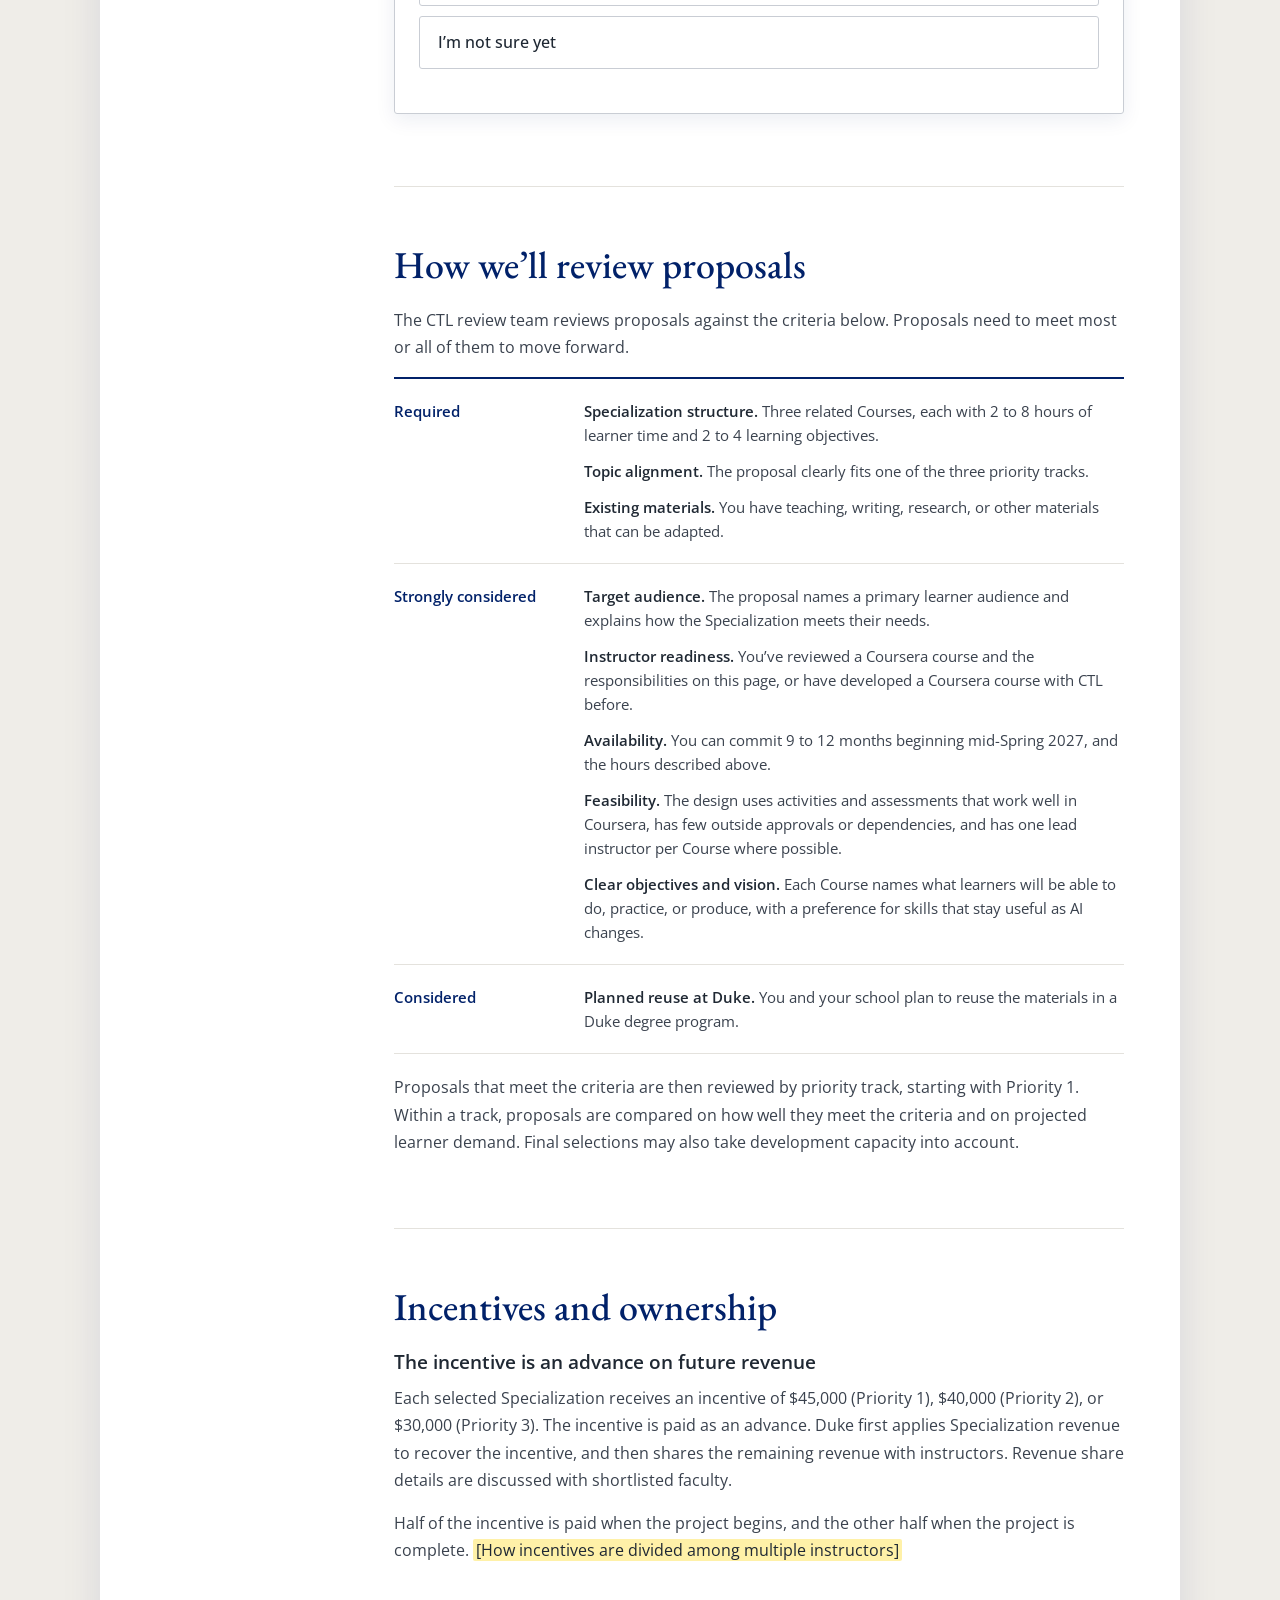
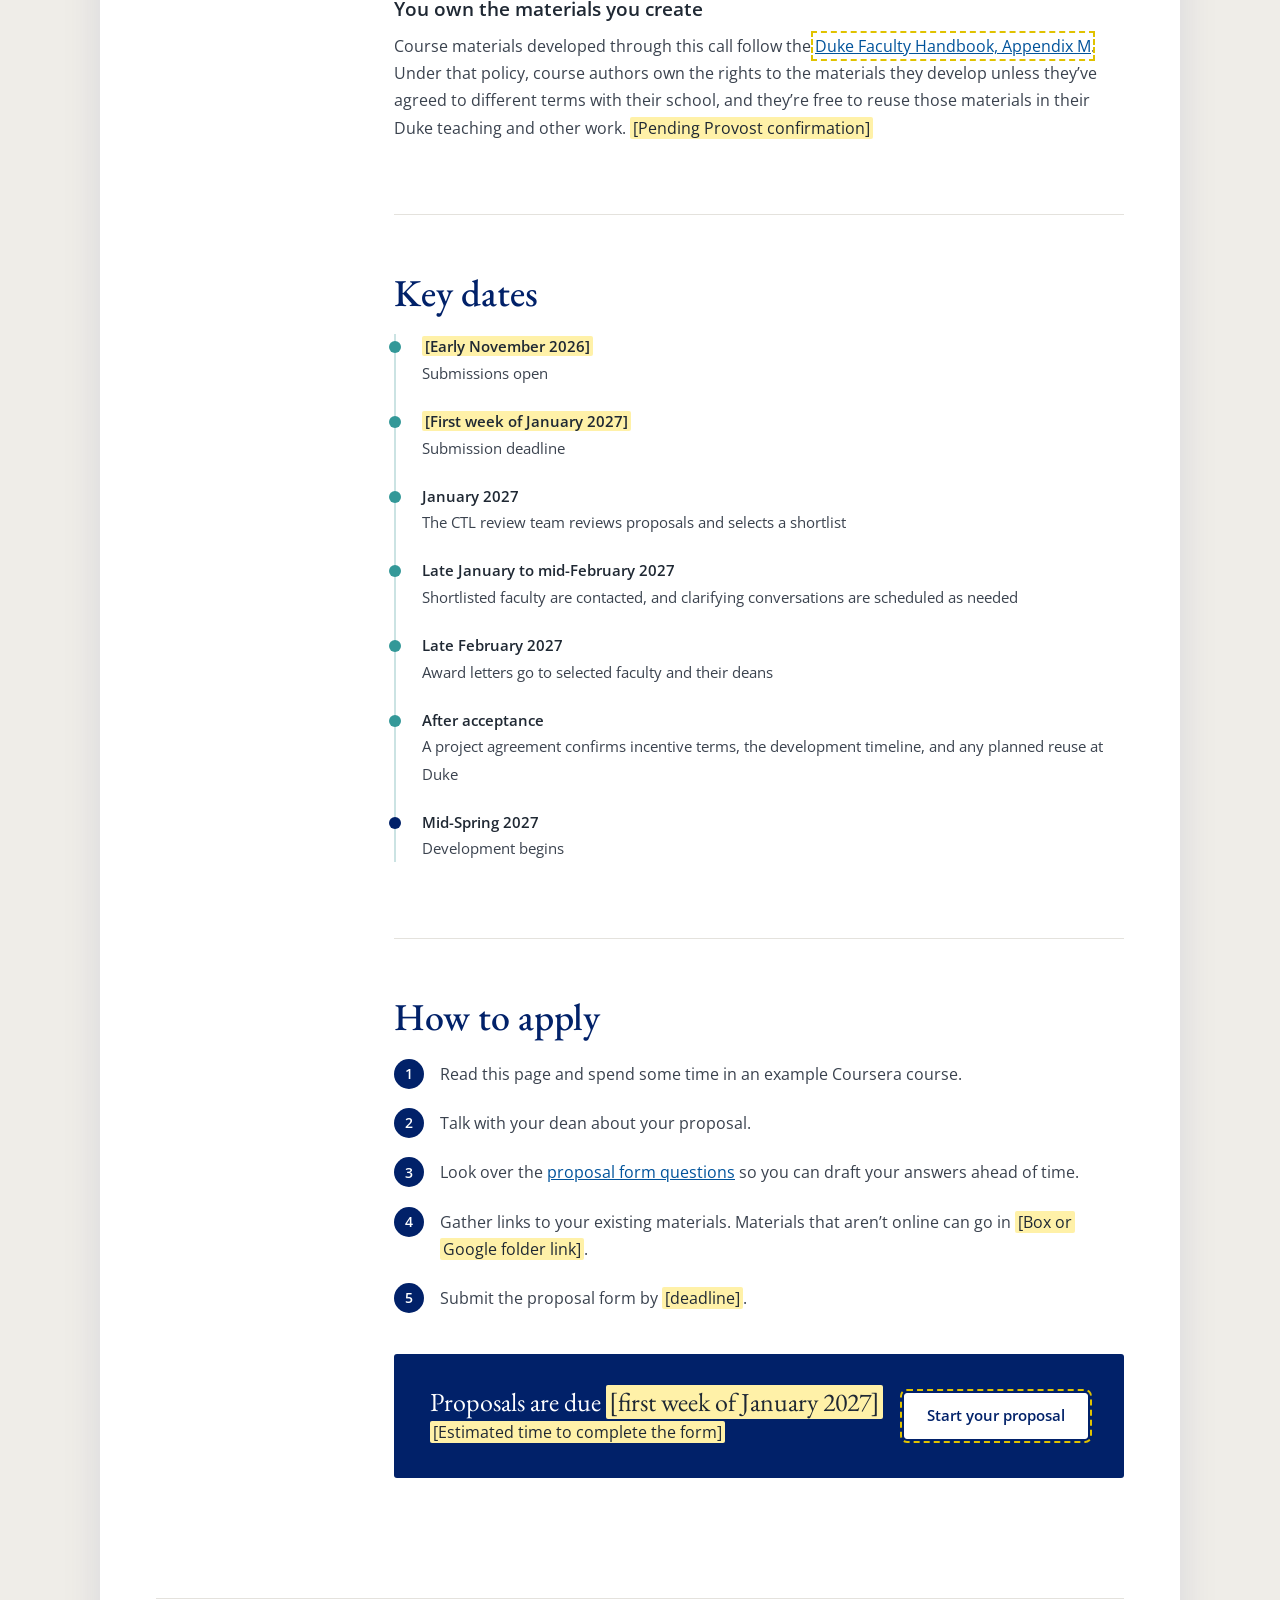
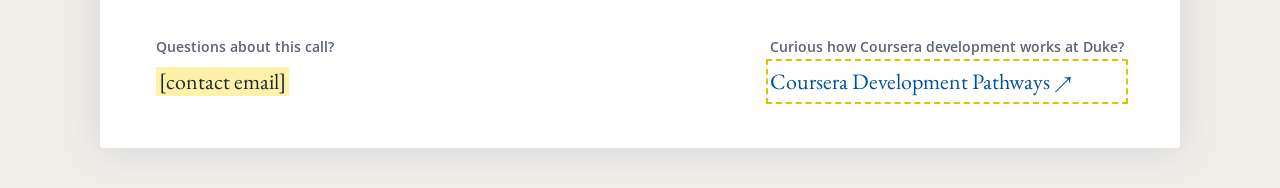
==== commit 7cd5f8ff: "Remove team-structure question from fit check Drops Q9 (how the work is shared across Courses); the " ====
--- a/index.html
+++ b/index.html
@@ -186,7 +186,7 @@
 
 <section class="section" id="fit-check" aria-labelledby="fit-h">
 <h2 id="fit-h">Check whether your idea fits</h2>
-<p>Nine quick questions, based on the review criteria below, to help you see what’s ready and what to work on before you apply. Your answers stay in your browser. They aren’t saved or shared, and they don’t affect review.</p>
+<p>Eight quick questions, based on the review criteria below, to help you see what’s ready and what to work on before you apply. Your answers stay in your browser. They aren’t saved or shared, and they don’t affect review.</p>
 <div class="fit" id="fit-app">
 <div class="fit-head"><strong>Fit check</strong><span class="fit-progress" id="fit-progress" aria-live="polite"></span></div>
 <div class="fit-body" id="fit-body">
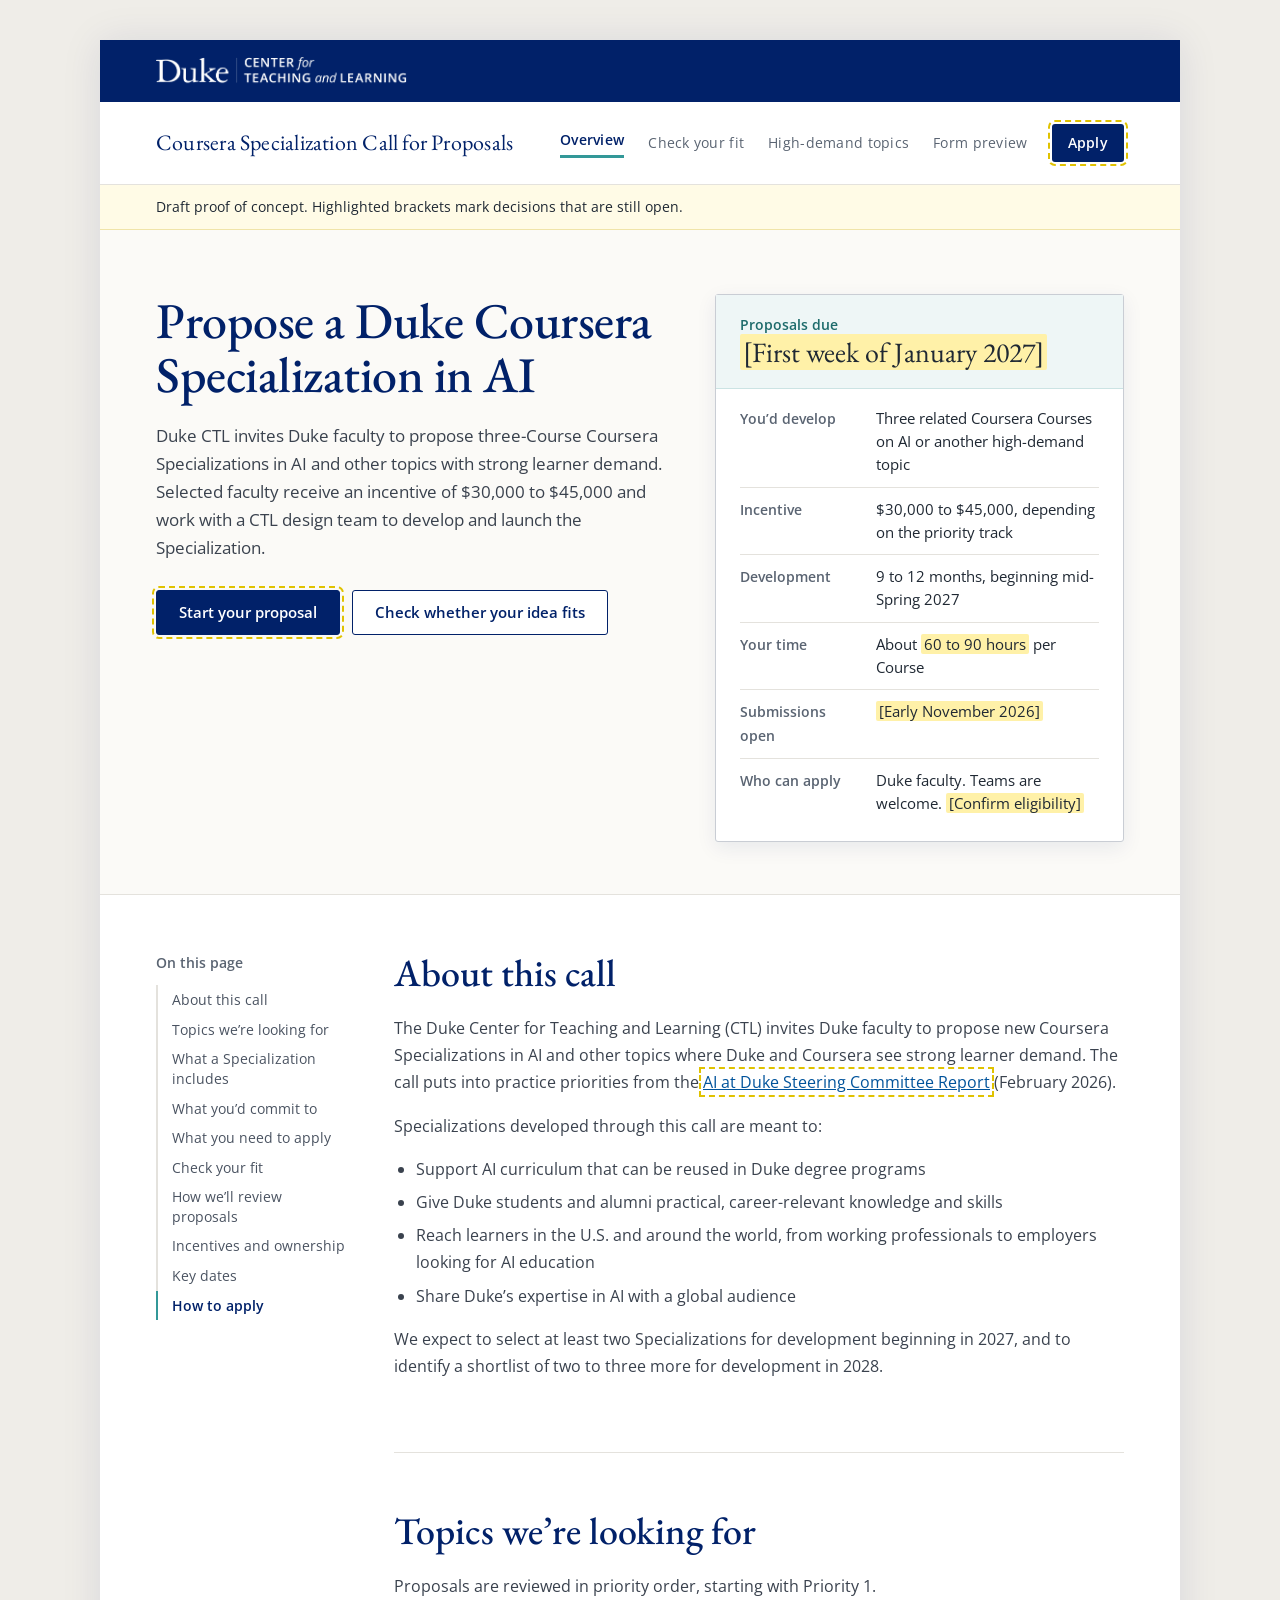
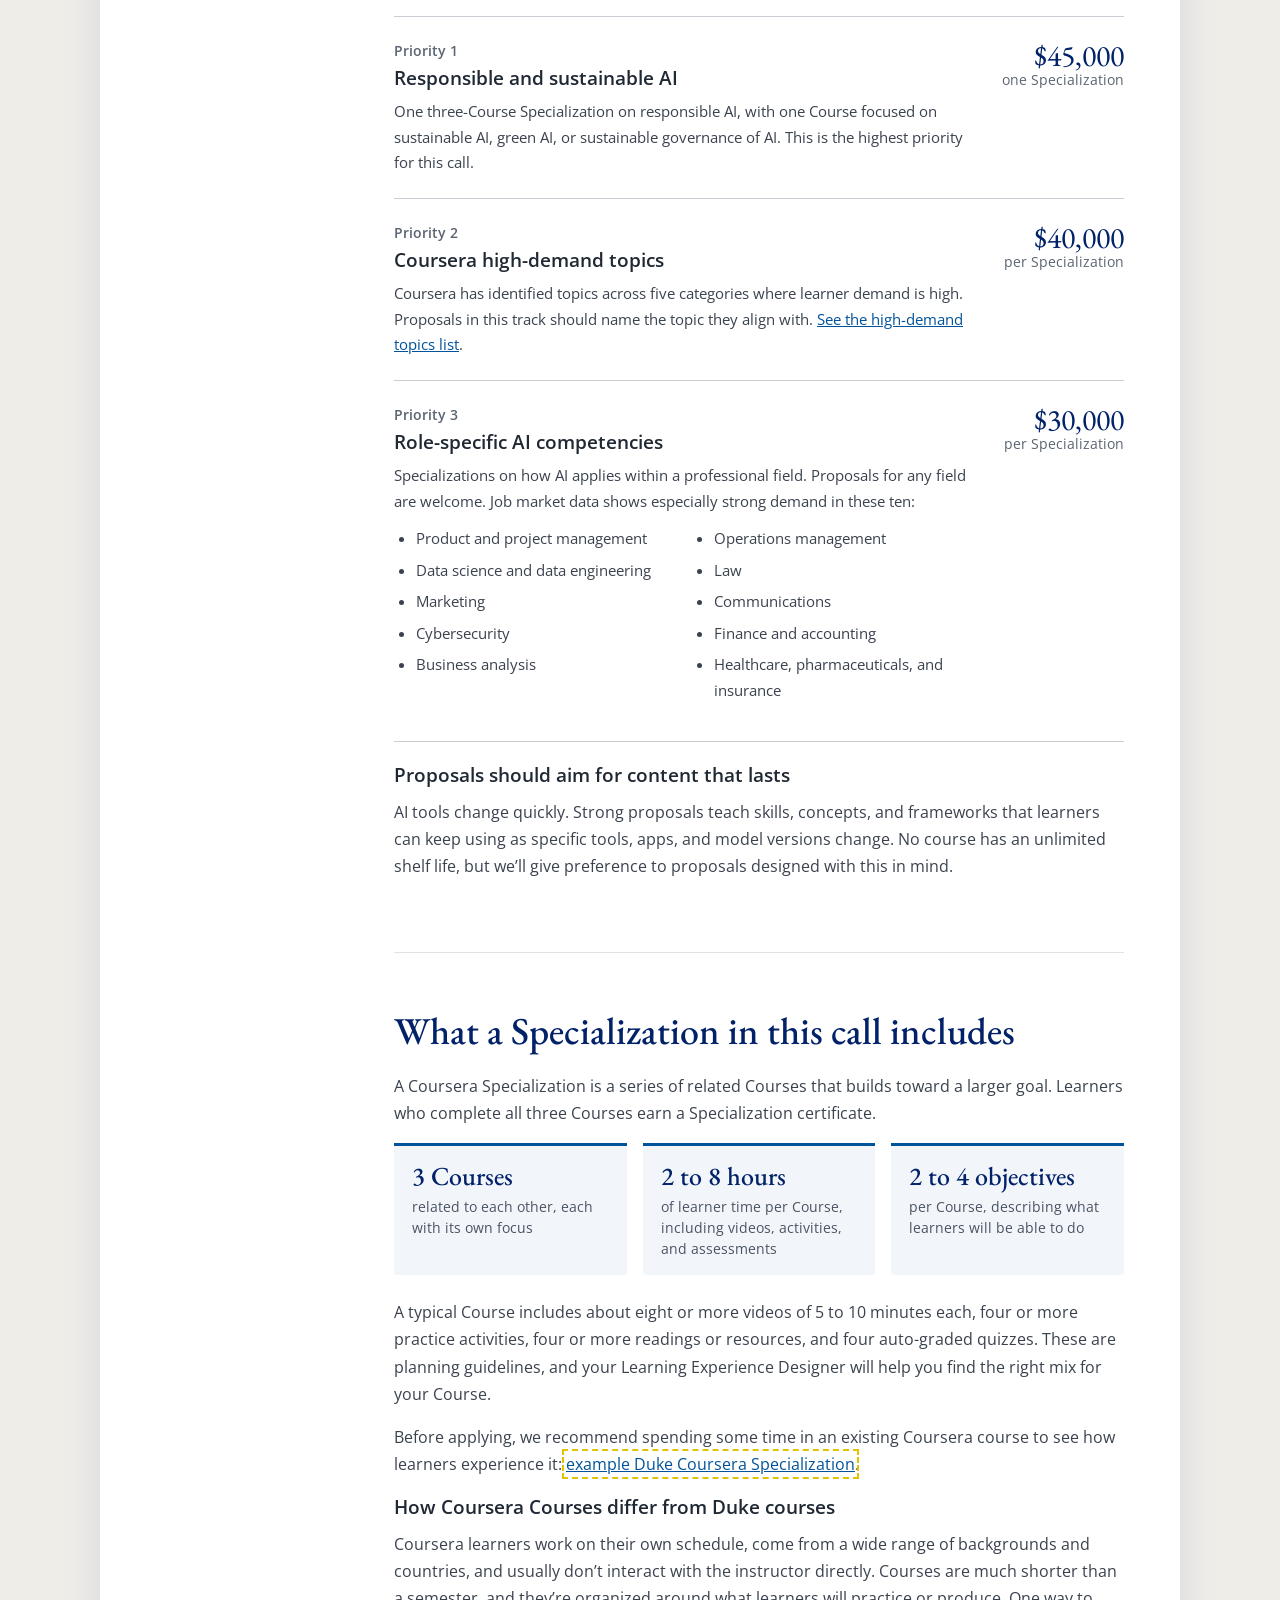
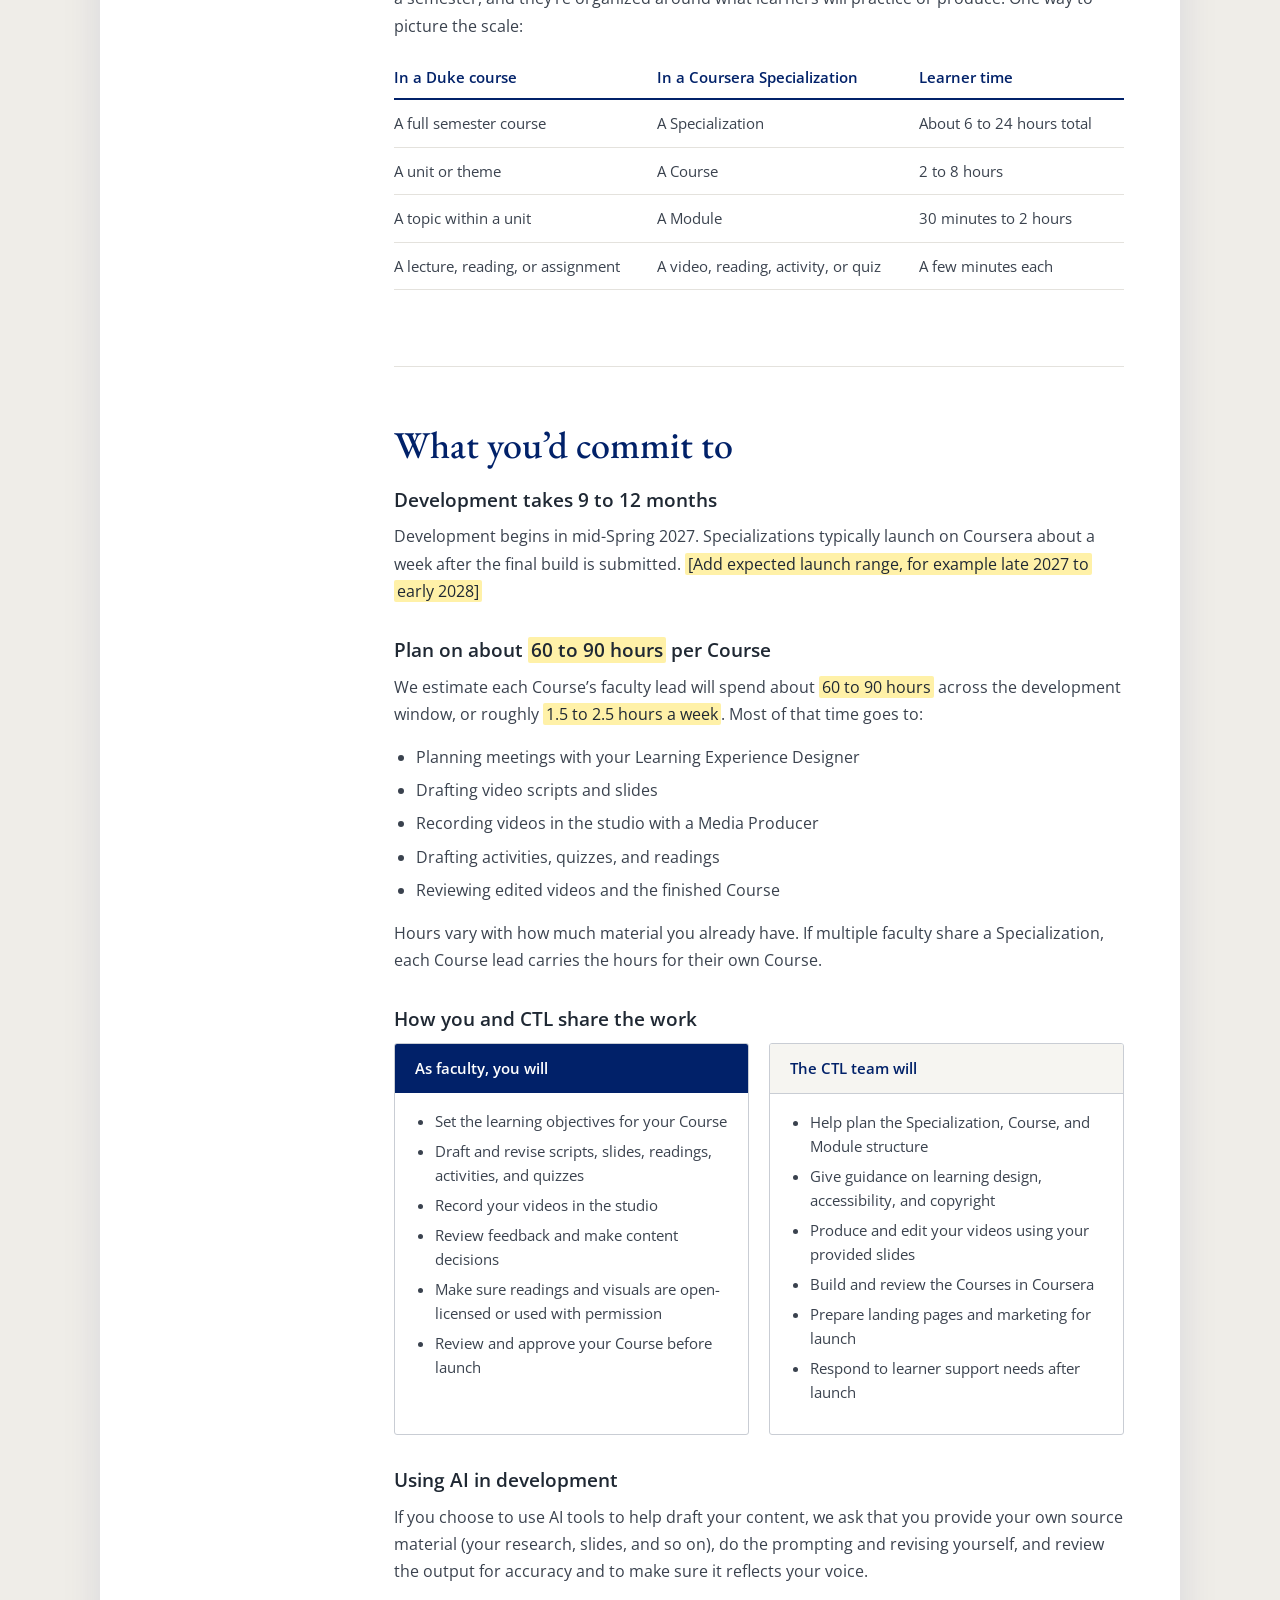
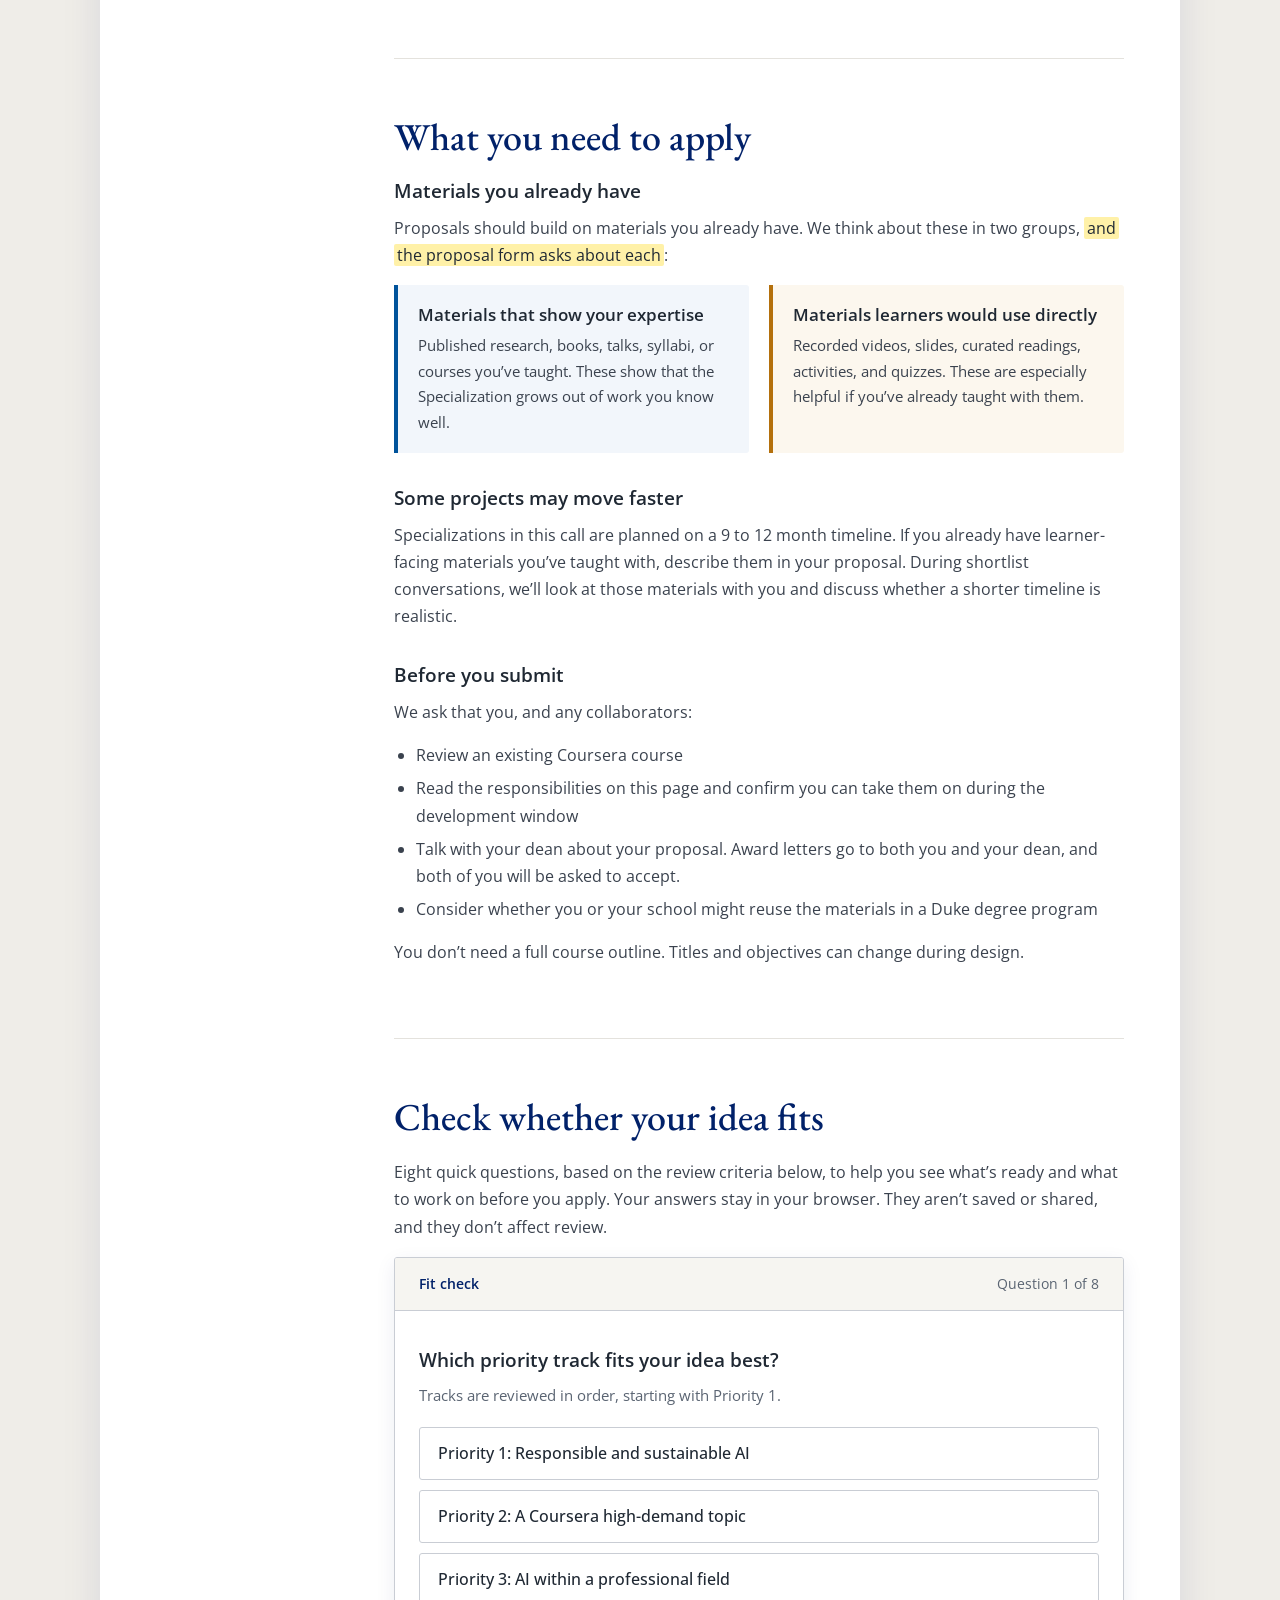
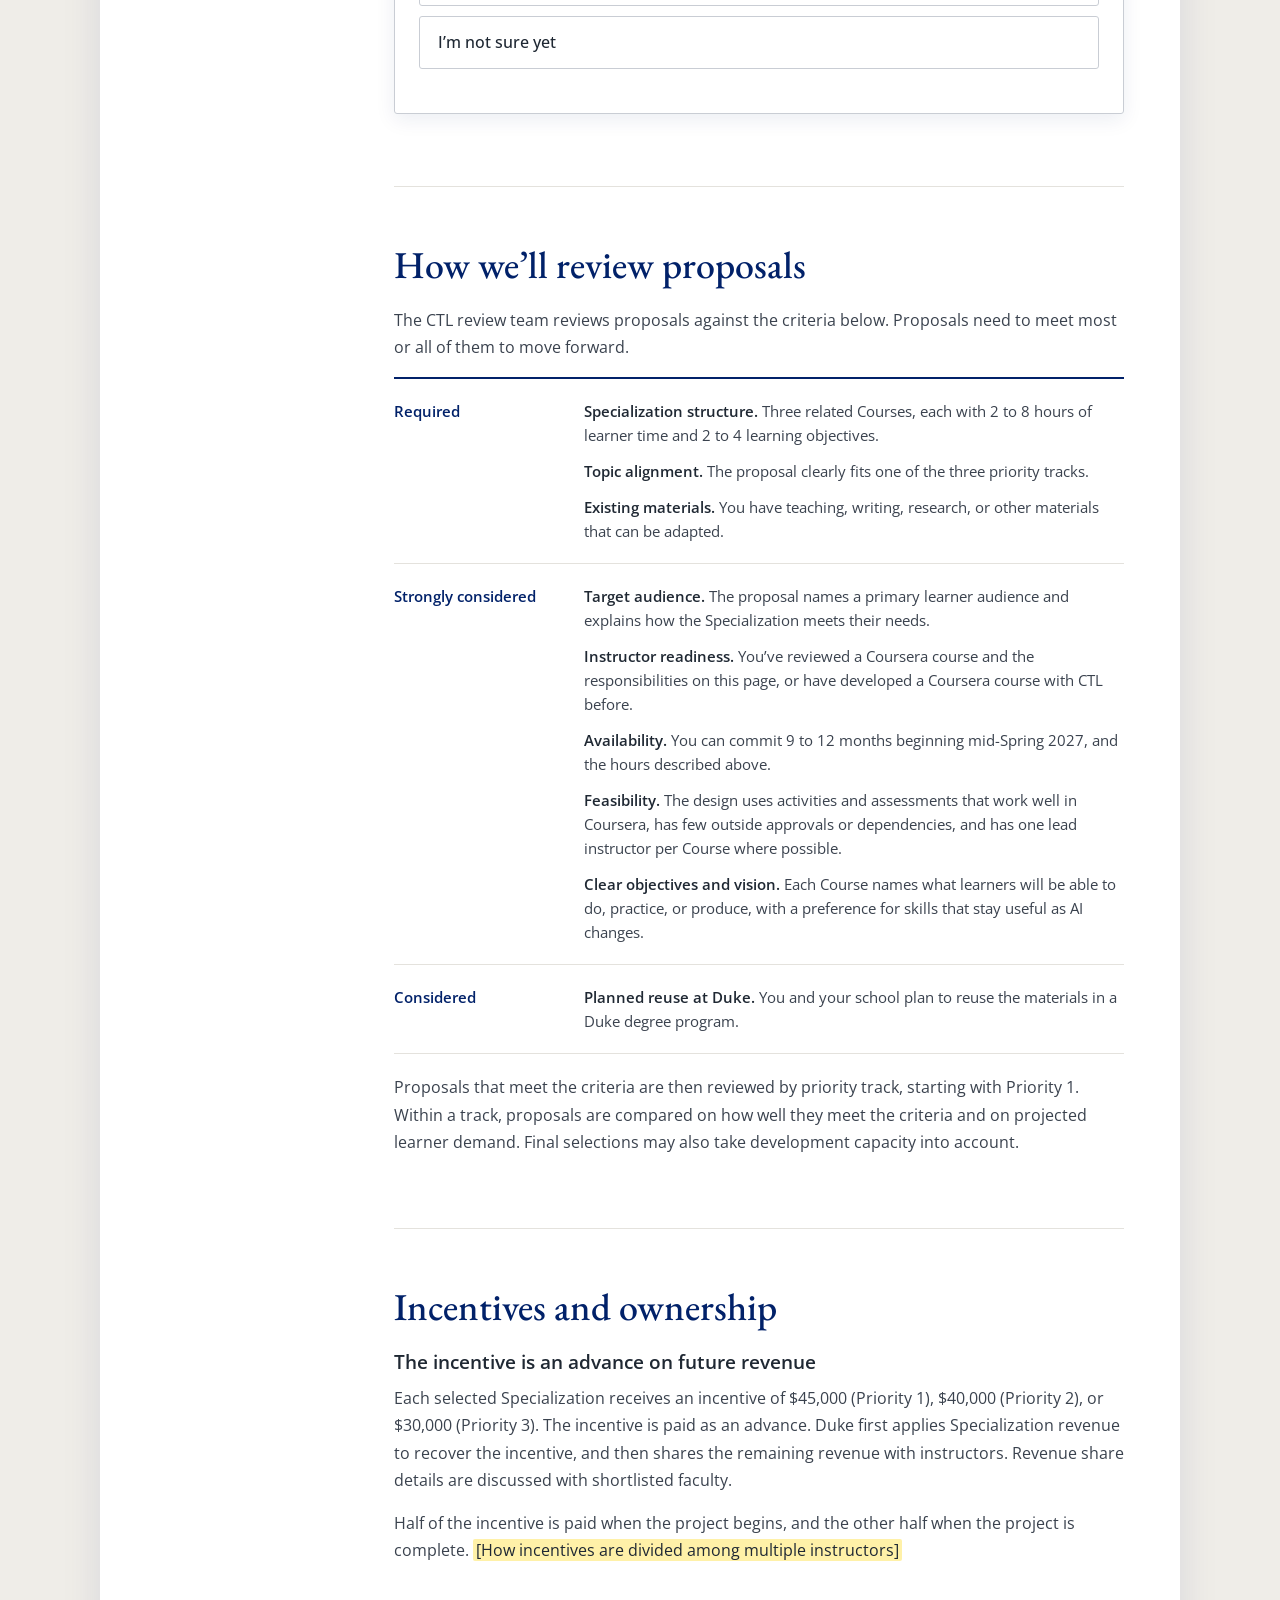
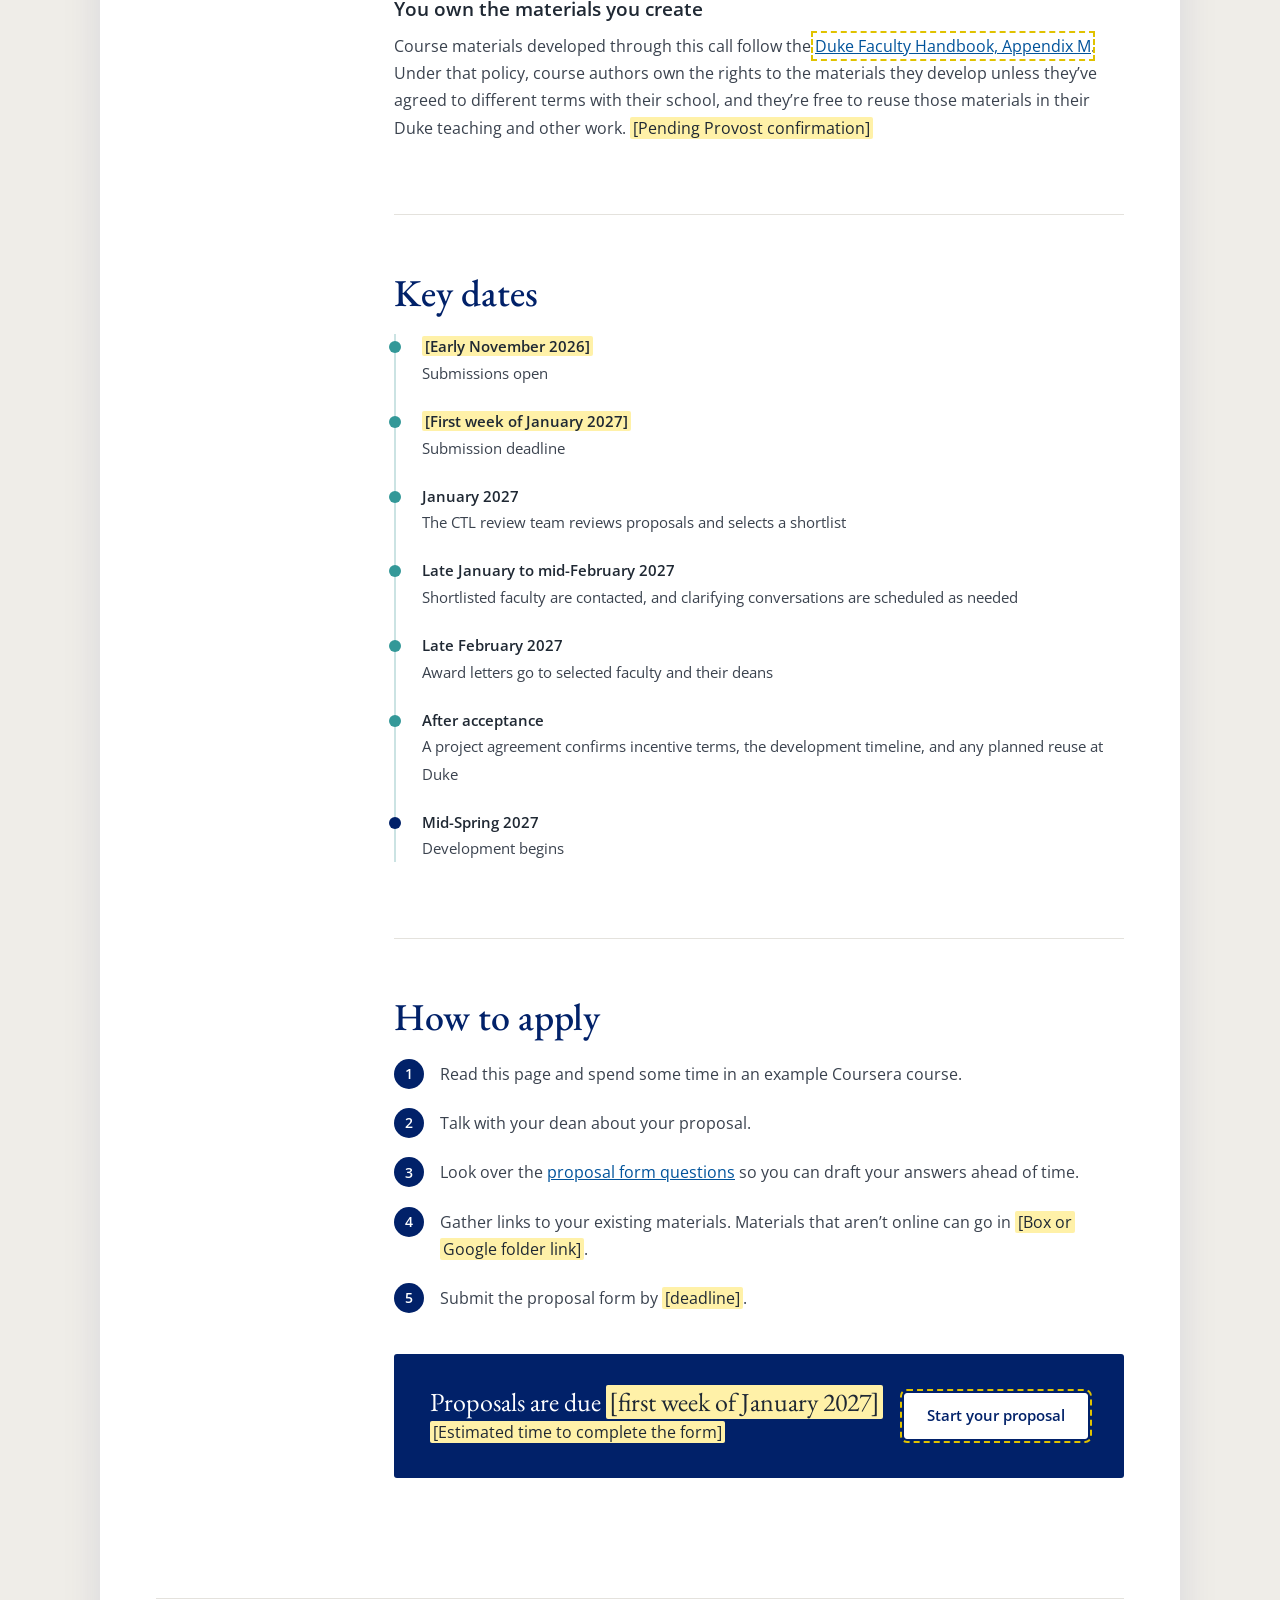
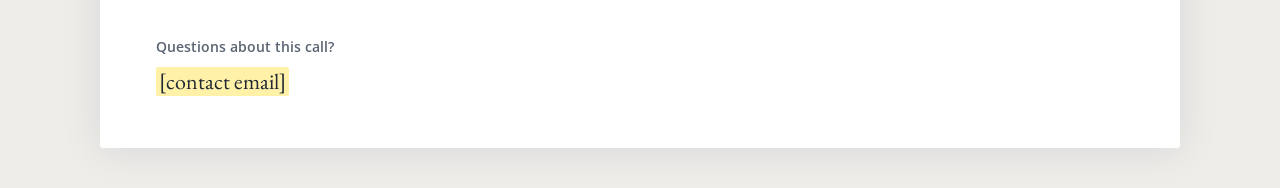
==== commit 3ca1b490: "Remove Coursera Development Pathways footer link That site is a separate, unreleased proof of concep" ====
--- a/index.html
+++ b/index.html
@@ -265,7 +265,6 @@
 </main>
 <footer class="footer">
 <div><span class="flabel">Questions about this call?</span><span class="fvalue"><span class="tbd">[contact email]</span></span></div>
-<div><span class="flabel">Curious how Coursera development works at Duke?</span><a href="#" data-tbd="Pathways site URL">Coursera Development Pathways ↗</a></div>
 </footer>
 </div>
 </div>
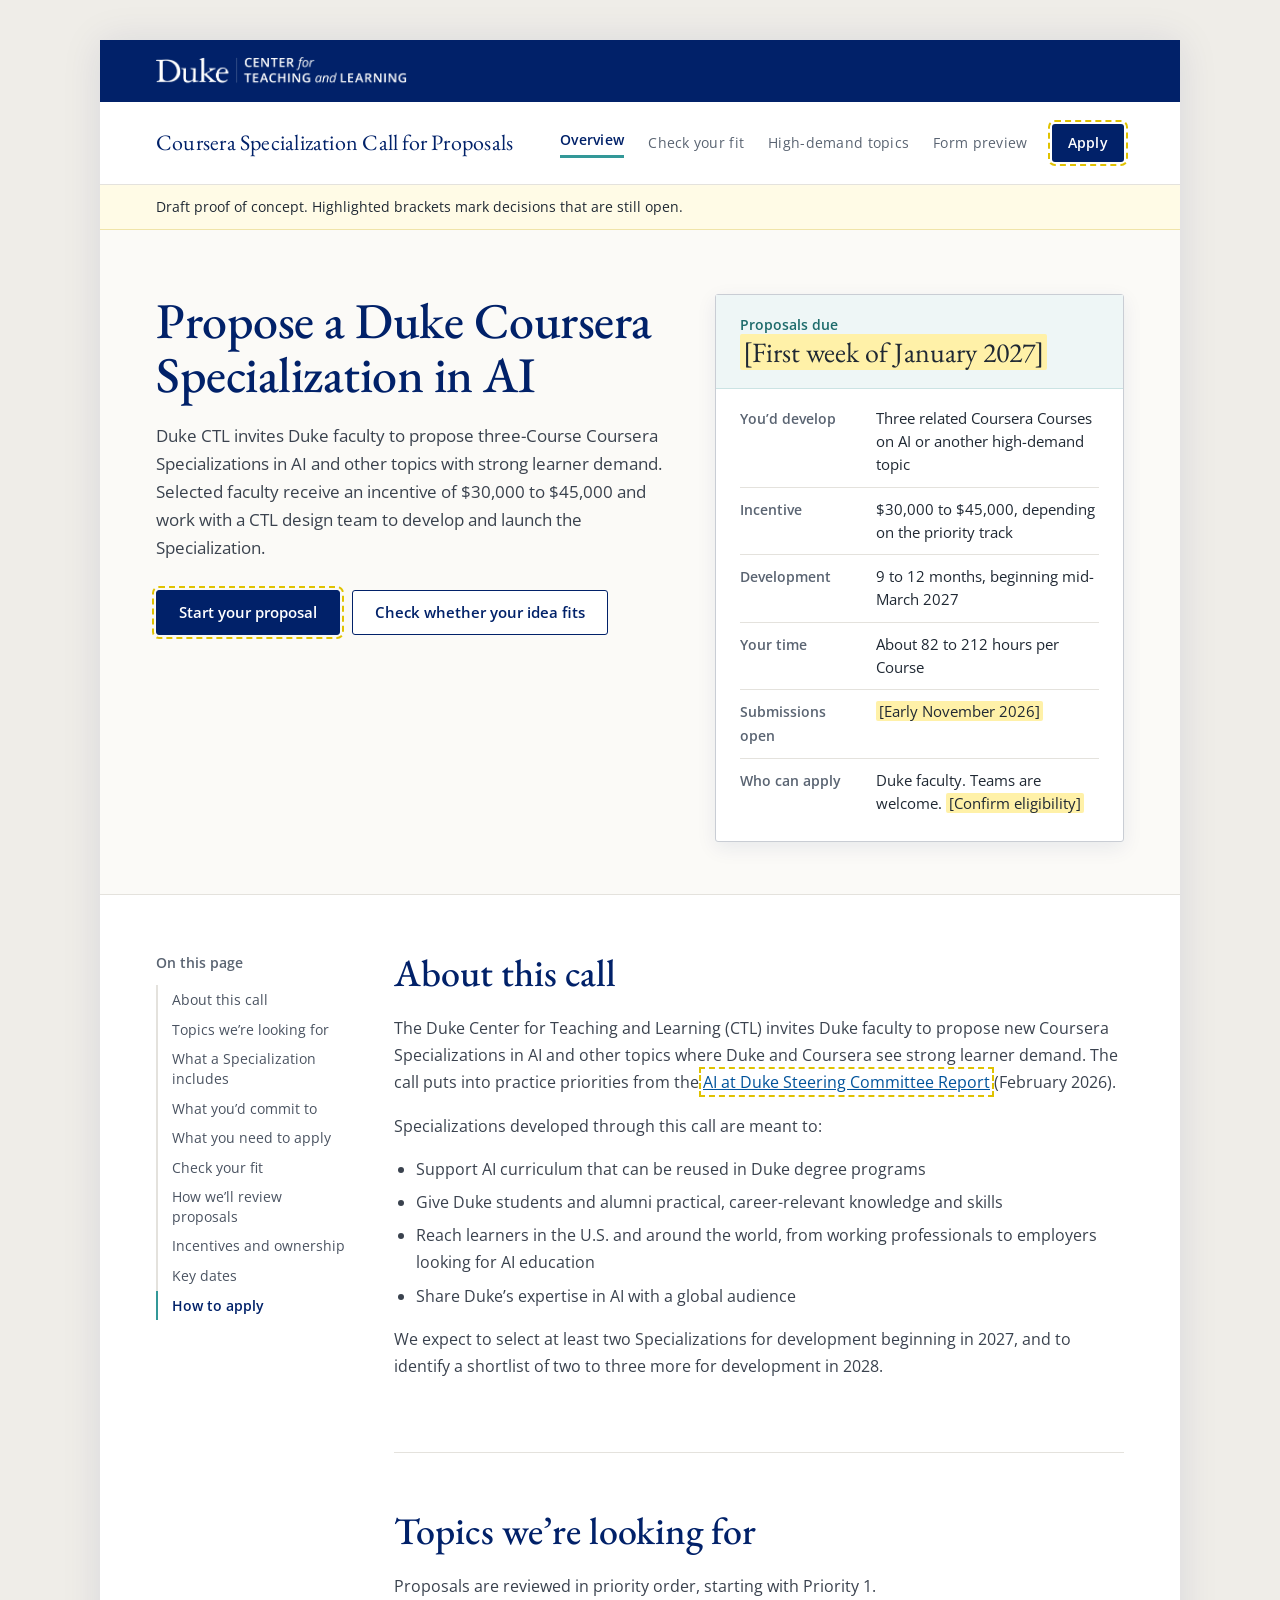
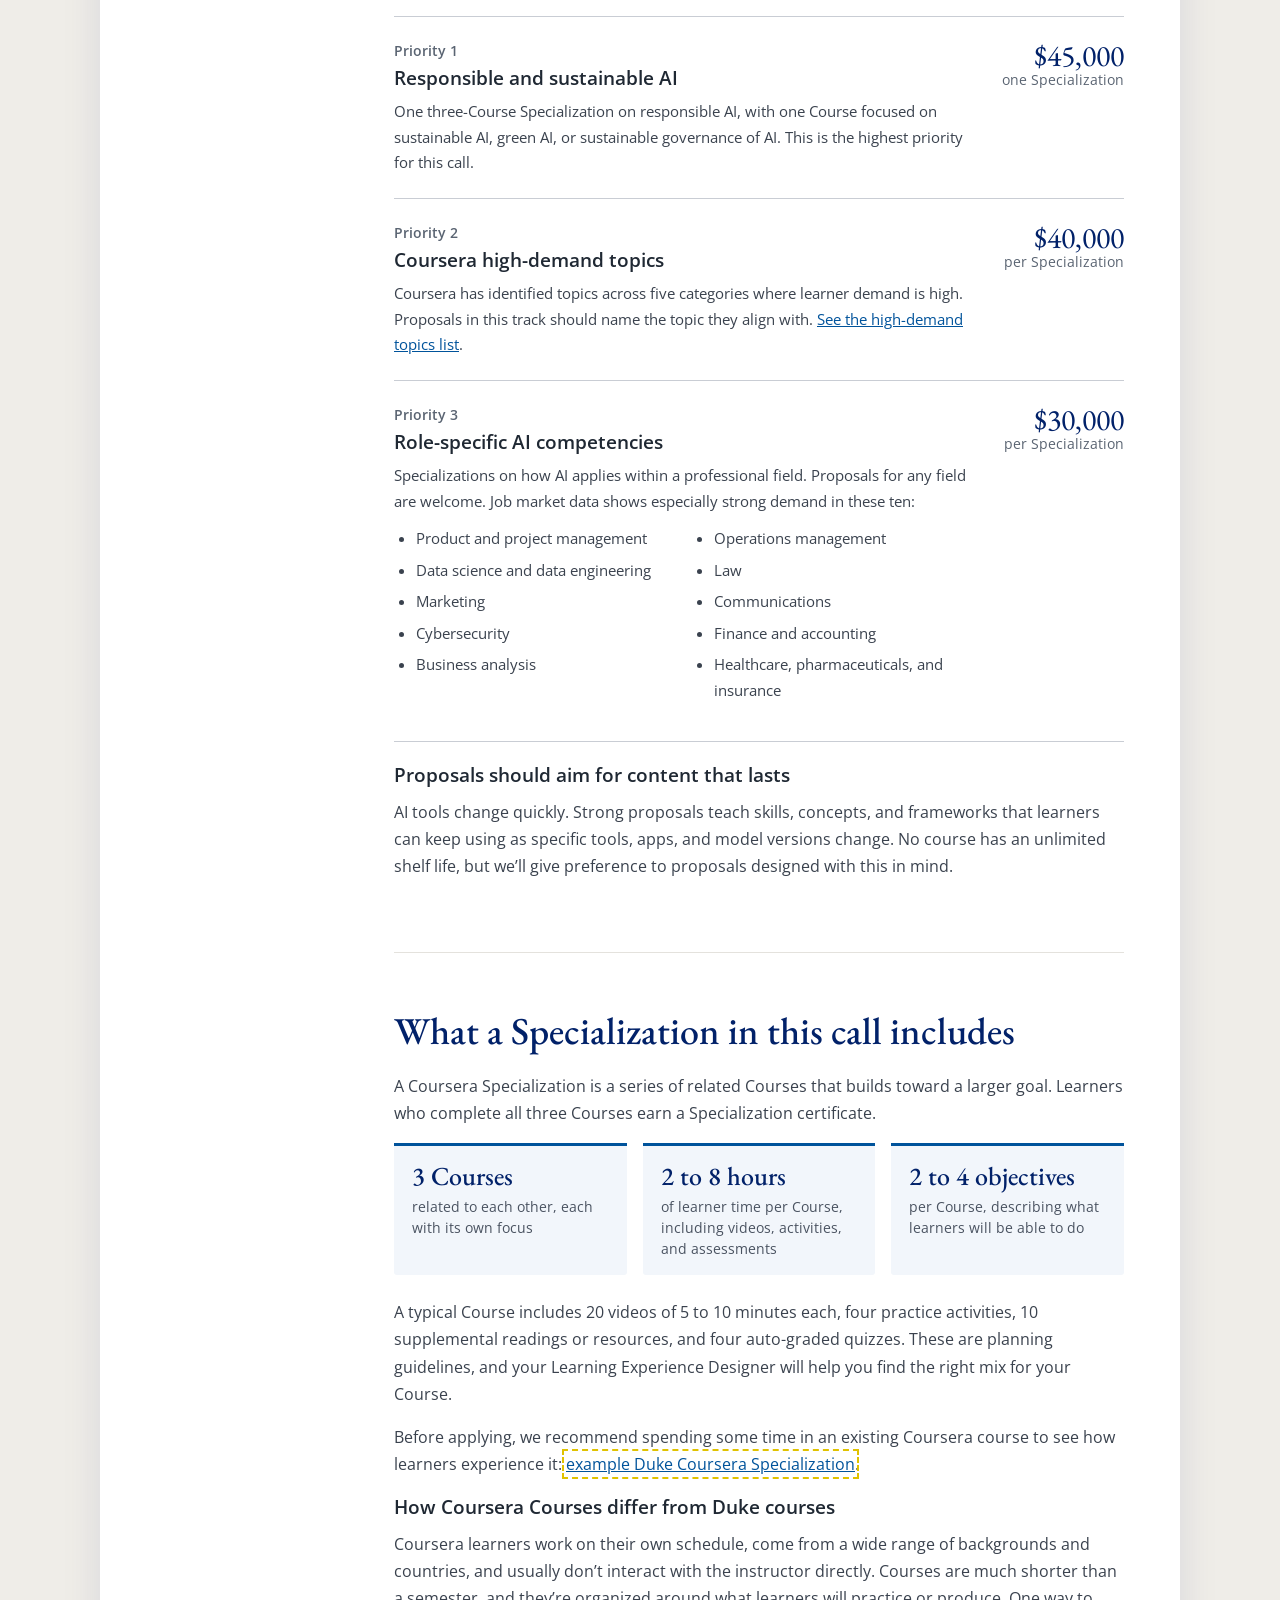
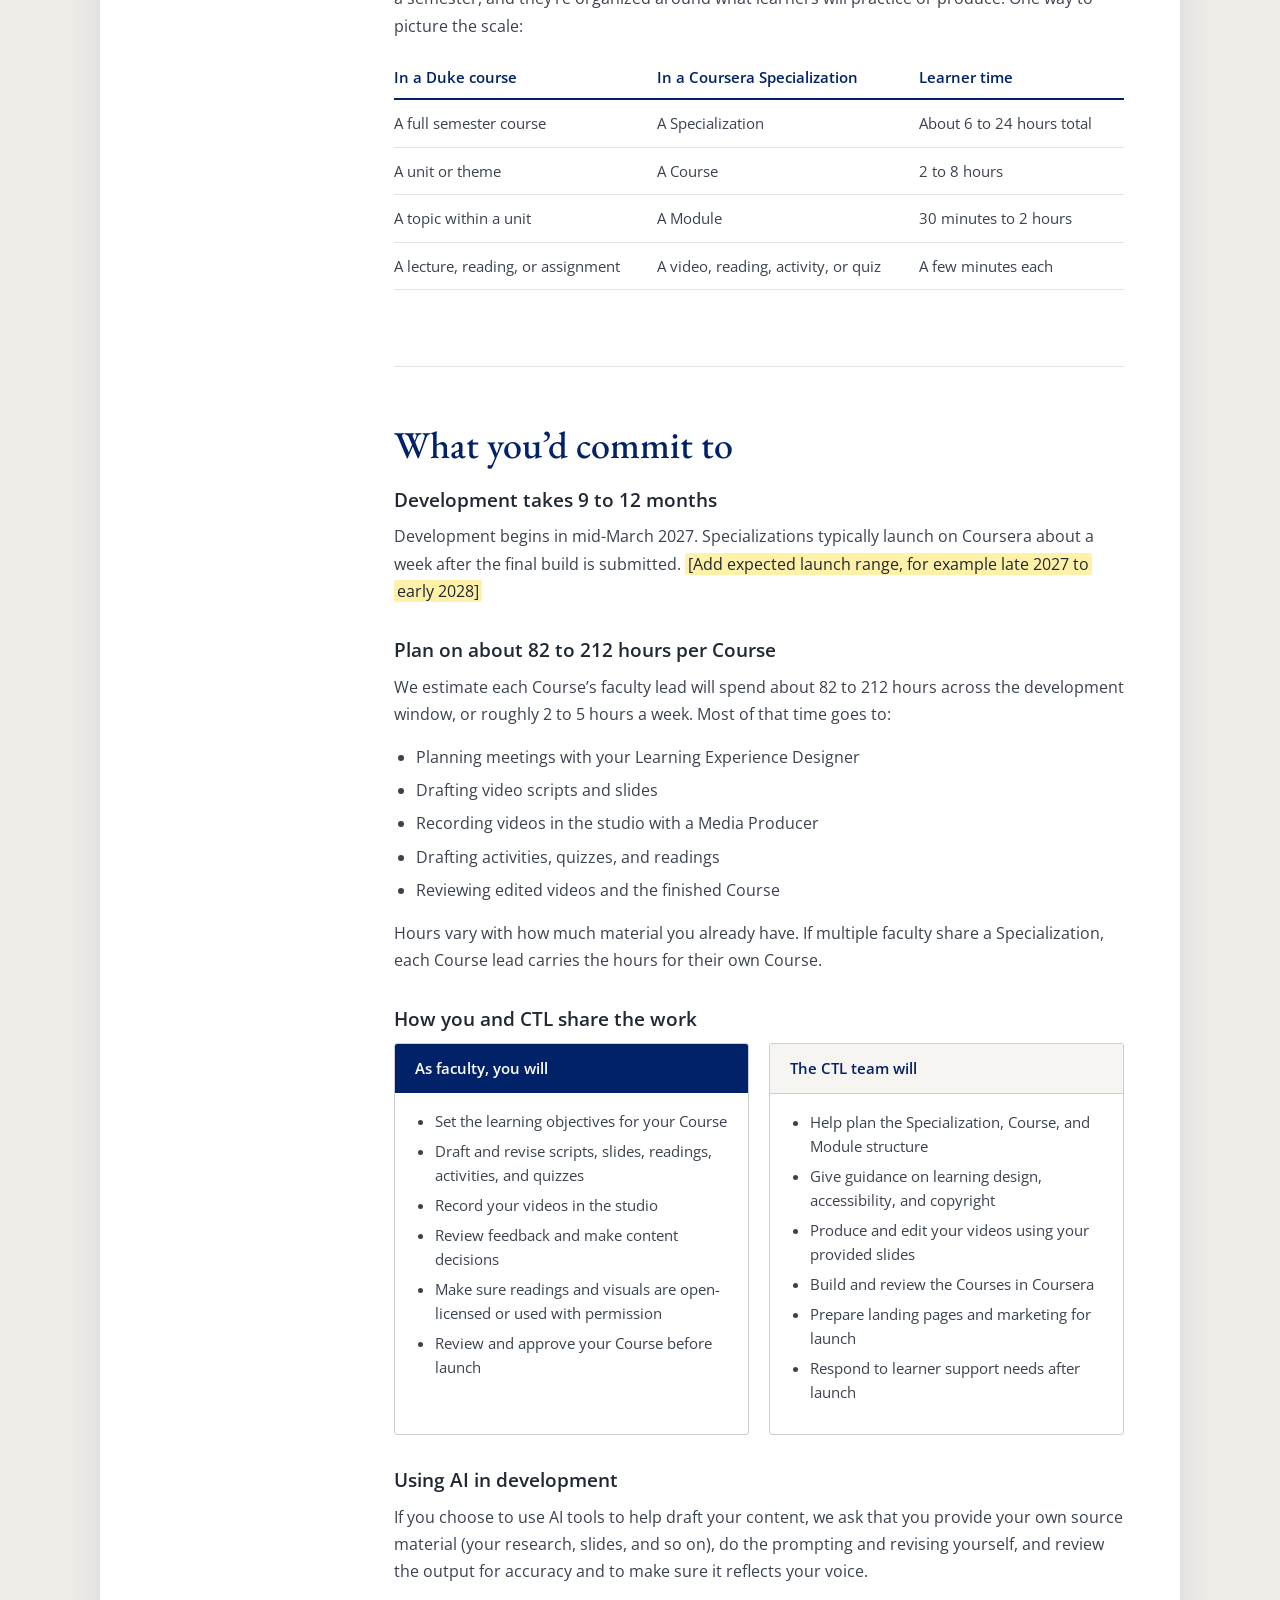
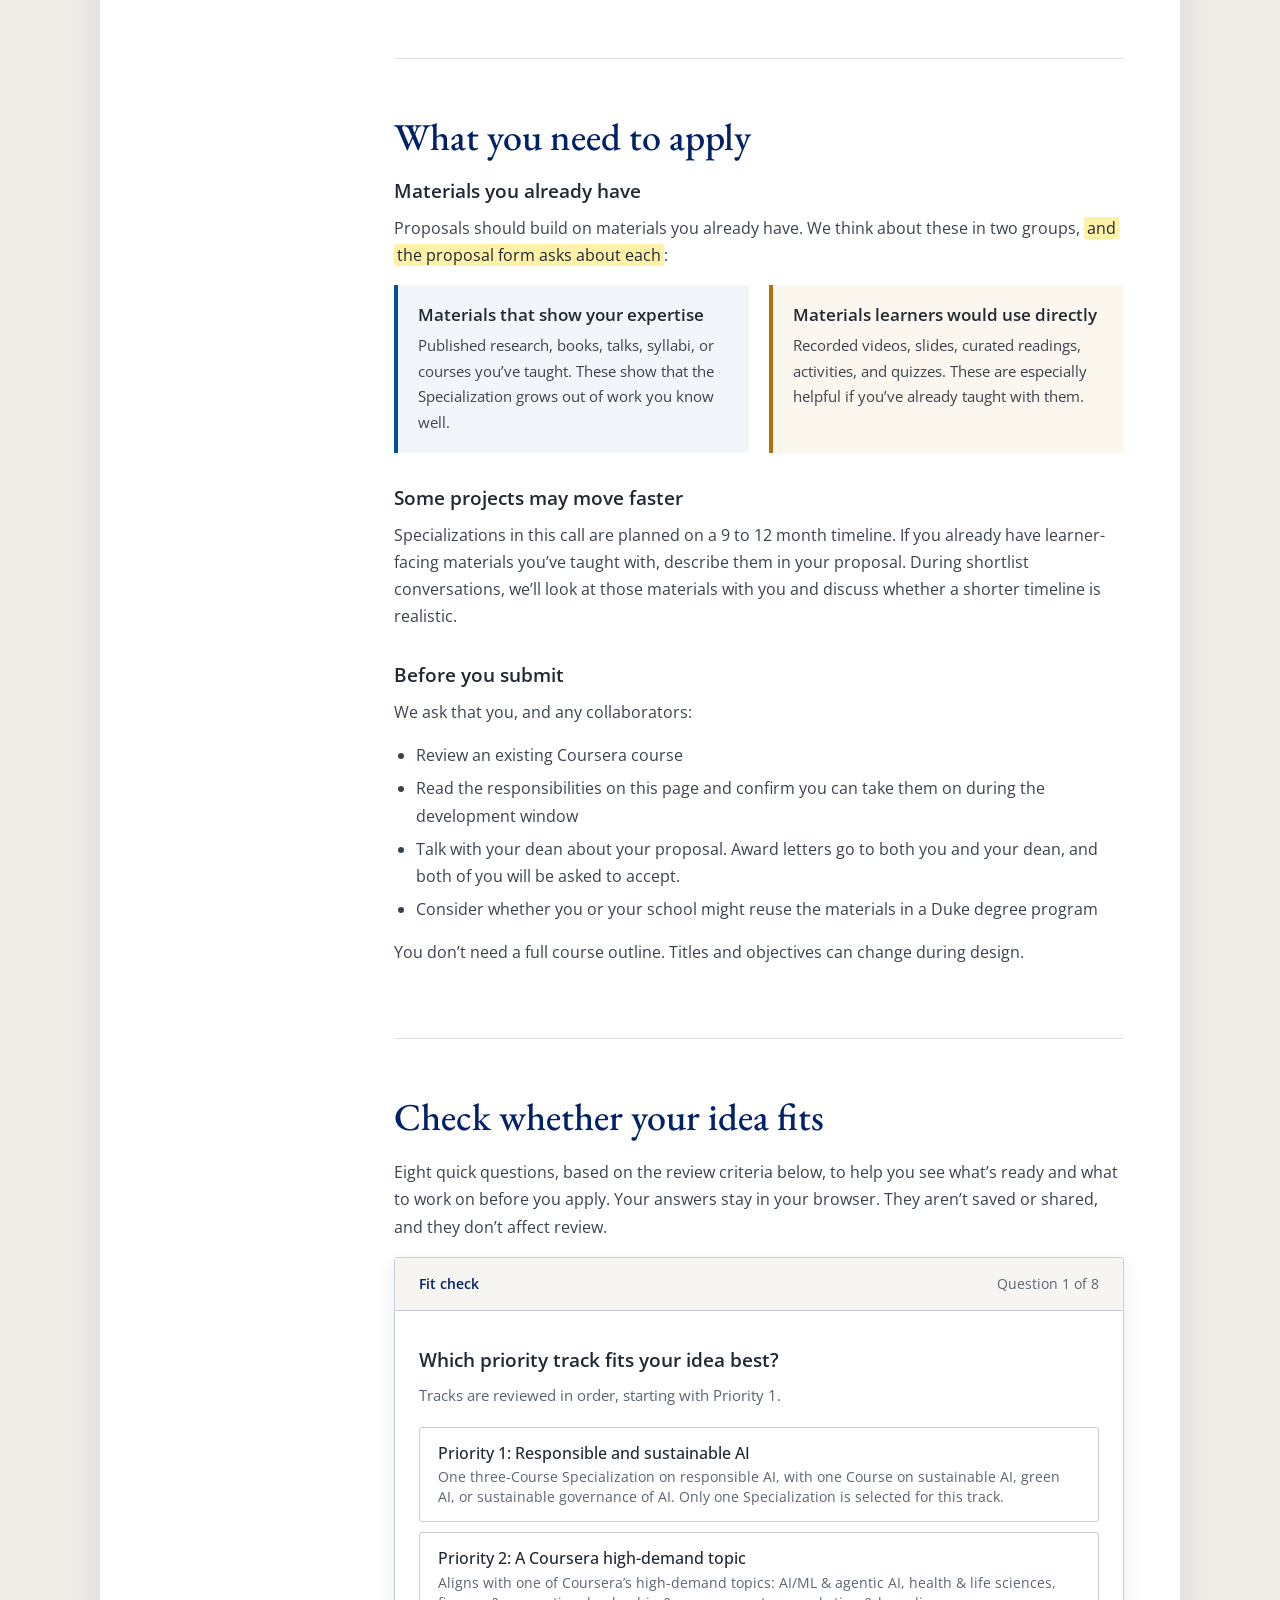
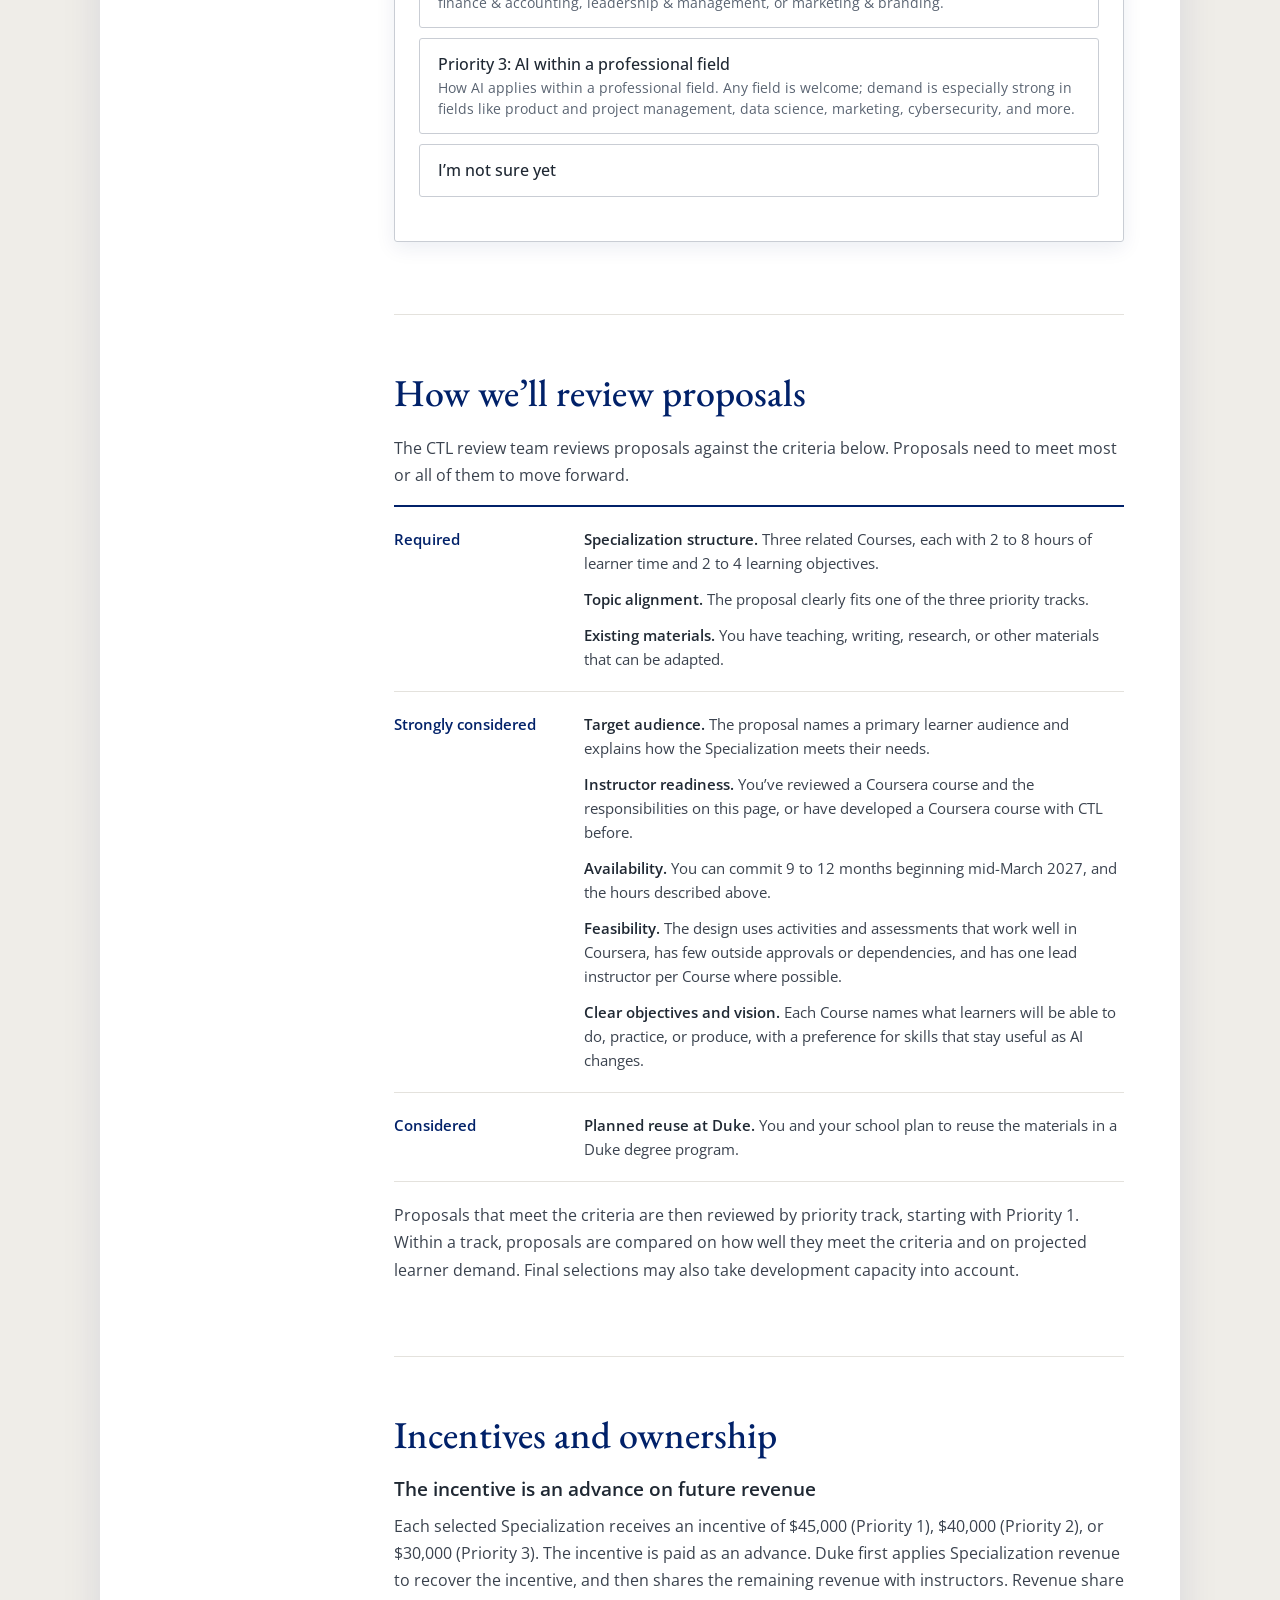
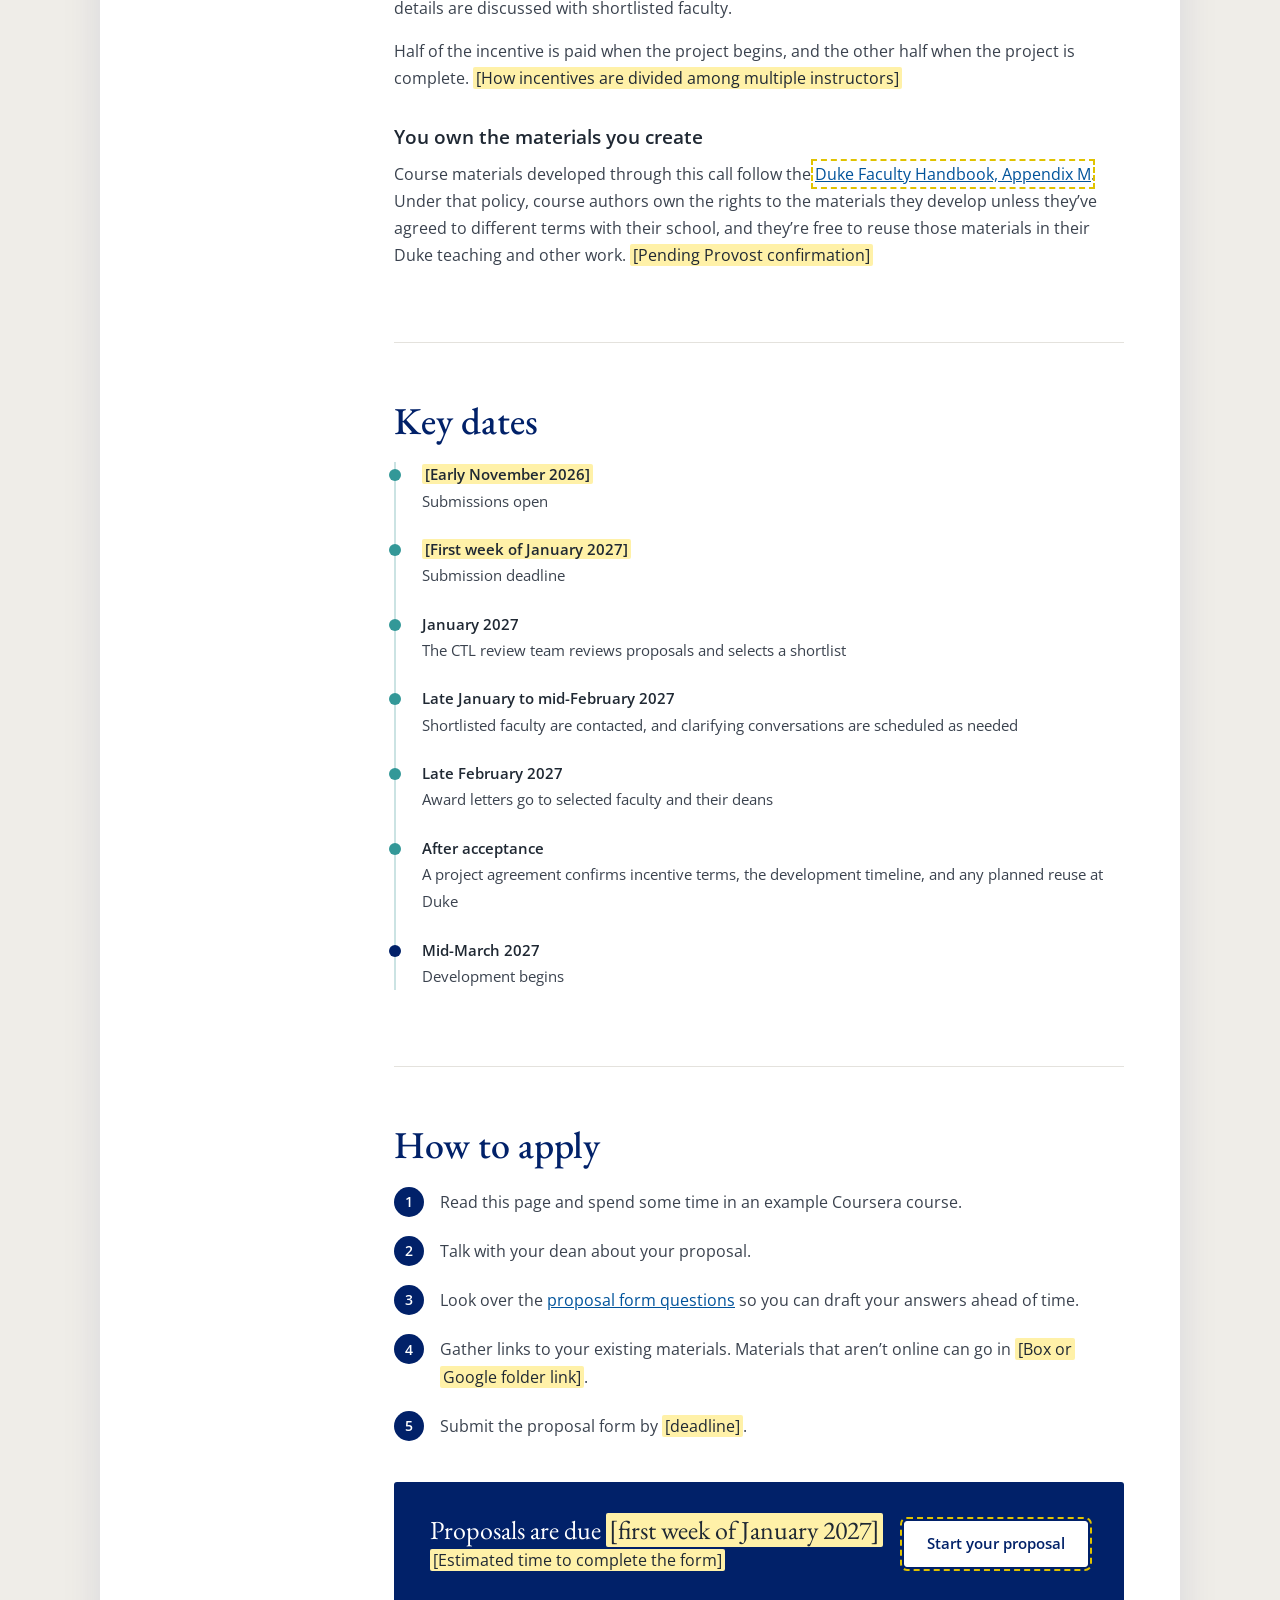
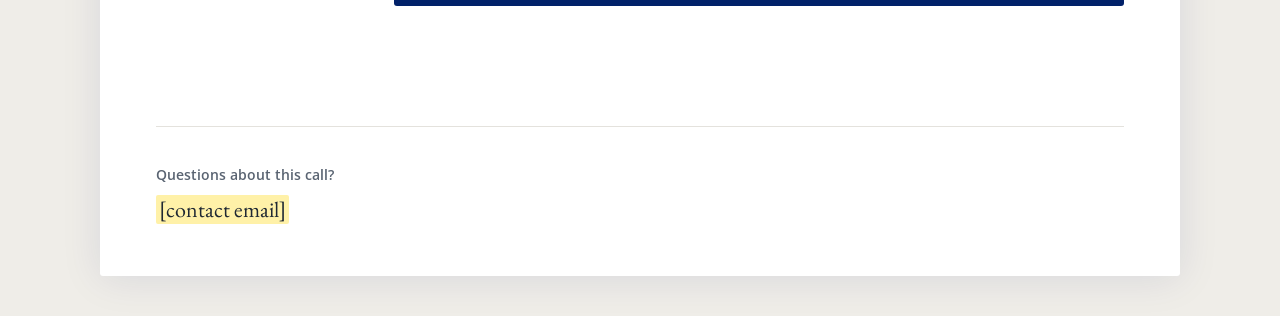
==== commit e8ee614c: "Align site with finalized SOW: dates, faculty hours, asset counts - "mid-Spring 2027" -> "mid-March " ====
--- a/index.html
+++ b/index.html
@@ -37,8 +37,8 @@
 <dl>
 <div><dt>You’d develop</dt><dd>Three related Coursera Courses on AI or another high-demand topic</dd></div>
 <div><dt>Incentive</dt><dd>$30,000 to $45,000, depending on the priority track</dd></div>
-<div><dt>Development</dt><dd>9 to 12 months, beginning mid-Spring 2027</dd></div>
-<div><dt>Your time</dt><dd>About <span class="tbd">60 to 90 hours</span> per Course</dd></div>
+<div><dt>Development</dt><dd>9 to 12 months, beginning mid-March 2027</dd></div>
+<div><dt>Your time</dt><dd>About 82 to 212 hours per Course</dd></div>
 <div><dt>Submissions open</dt><dd><span class="tbd">[Early November 2026]</span></dd></div>
 <div><dt>Who can apply</dt><dd>Duke faculty. Teams are welcome. <span class="tbd">[Confirm eligibility]</span></dd></div>
 </dl>
@@ -114,7 +114,7 @@
 <div class="fact"><strong>2 to 8 hours</strong><span>of learner time per Course, including videos, activities, and assessments</span></div>
 <div class="fact"><strong>2 to 4 objectives</strong><span>per Course, describing what learners will be able to do</span></div>
 </div>
-<p>A typical Course includes about eight or more videos of 5 to 10 minutes each, four or more practice activities, four or more readings or resources, and four auto-graded quizzes. These are planning guidelines, and your Learning Experience Designer will help you find the right mix for your Course.</p>
+<p>A typical Course includes 20 videos of 5 to 10 minutes each, four practice activities, 10 supplemental readings or resources, and four auto-graded quizzes. These are planning guidelines, and your Learning Experience Designer will help you find the right mix for your Course.</p>
 <p>Before applying, we recommend spending some time in an existing Coursera course to see how learners experience it: <a href="#" data-tbd="example Duke Coursera Specialization link">example Duke Coursera Specialization</a>.</p>
 <h3>How Coursera Courses differ from Duke courses</h3>
 <p>Coursera learners work on their own schedule, come from a wide range of backgrounds and countries, and usually don’t interact with the instructor directly. Courses are much shorter than a semester, and they’re organized around what learners will practice or produce. One way to picture the scale:</p>
@@ -131,9 +131,9 @@
 <section class="section" id="commitment" aria-labelledby="commit-h">
 <h2 id="commit-h">What you’d commit to</h2>
 <h3>Development takes 9 to 12 months</h3>
-<p>Development begins in mid-Spring 2027. Specializations typically launch on Coursera about a week after the final build is submitted. <span class="tbd">[Add expected launch range, for example late 2027 to early 2028]</span></p>
-<h3>Plan on about <span class="tbd">60 to 90 hours</span> per Course</h3>
-<p>We estimate each Course’s faculty lead will spend about <span class="tbd">60 to 90 hours</span> across the development window, or roughly <span class="tbd">1.5 to 2.5 hours a week</span>. Most of that time goes to:</p>
+<p>Development begins in mid-March 2027. Specializations typically launch on Coursera about a week after the final build is submitted. <span class="tbd">[Add expected launch range, for example late 2027 to early 2028]</span></p>
+<h3>Plan on about 82 to 212 hours per Course</h3>
+<p>We estimate each Course’s faculty lead will spend about 82 to 212 hours across the development window, or roughly 2 to 5 hours a week. Most of that time goes to:</p>
 <ul>
 <li>Planning meetings with your Learning Experience Designer</li>
 <li>Drafting video scripts and slides</li>
@@ -210,7 +210,7 @@
 <ul>
 <li><strong>Target audience.</strong> The proposal names a primary learner audience and explains how the Specialization meets their needs.</li>
 <li><strong>Instructor readiness.</strong> You’ve reviewed a Coursera course and the responsibilities on this page, or have developed a Coursera course with CTL before.</li>
-<li><strong>Availability.</strong> You can commit 9 to 12 months beginning mid-Spring 2027, and the hours described above.</li>
+<li><strong>Availability.</strong> You can commit 9 to 12 months beginning mid-March 2027, and the hours described above.</li>
 <li><strong>Feasibility.</strong> The design uses activities and assessments that work well in Coursera, has few outside approvals or dependencies, and has one lead instructor per Course where possible.</li>
 <li><strong>Clear objectives and vision.</strong> Each Course names what learners will be able to do, practice, or produce, with a preference for skills that stay useful as AI changes.</li>
 </ul></div>
@@ -240,7 +240,7 @@
 <li><span class="when">Late January to mid-February 2027</span><span class="what">Shortlisted faculty are contacted, and clarifying conversations are scheduled as needed</span></li>
 <li><span class="when">Late February 2027</span><span class="what">Award letters go to selected faculty and their deans</span></li>
 <li><span class="when">After acceptance</span><span class="what">A project agreement confirms incentive terms, the development timeline, and any planned reuse at Duke</span></li>
-<li><span class="when">Mid-Spring 2027</span><span class="what">Development begins</span></li>
+<li><span class="when">Mid-March 2027</span><span class="what">Development begins</span></li>
 </ol>
 </section>
 
